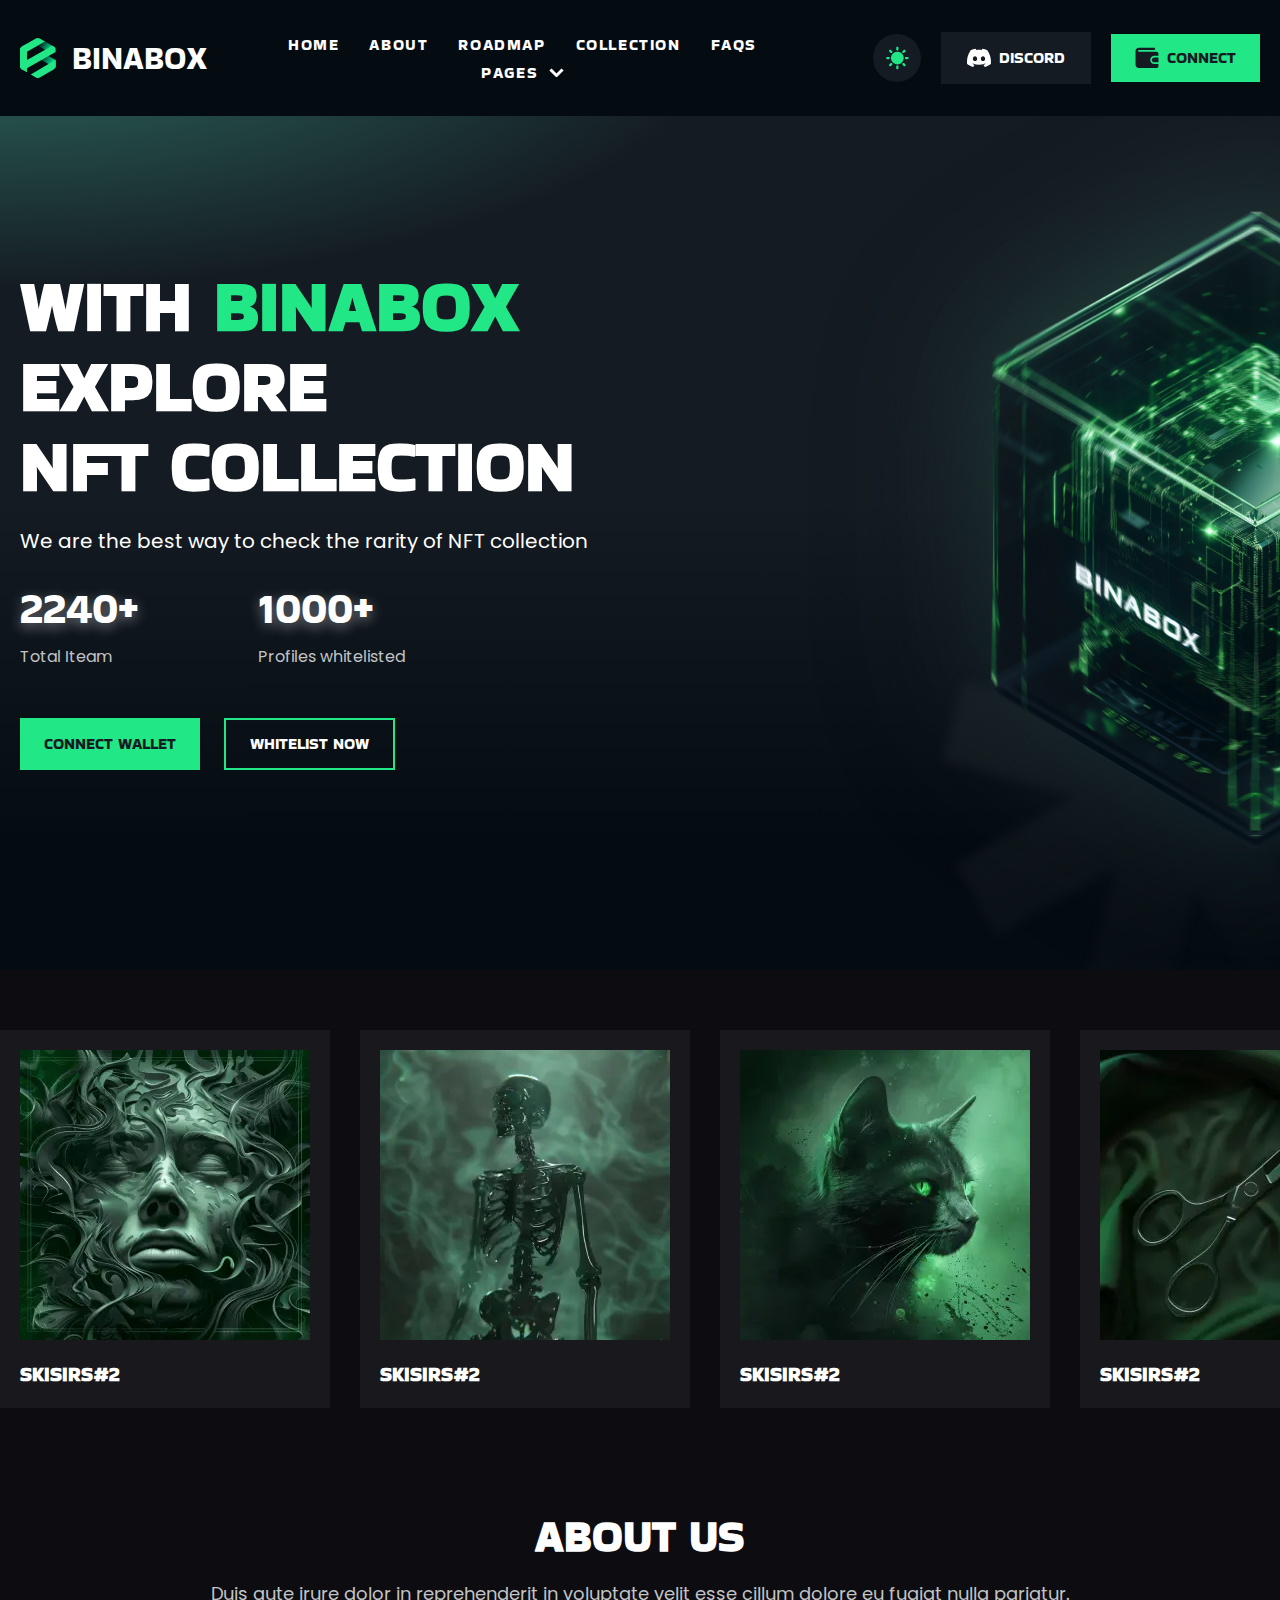
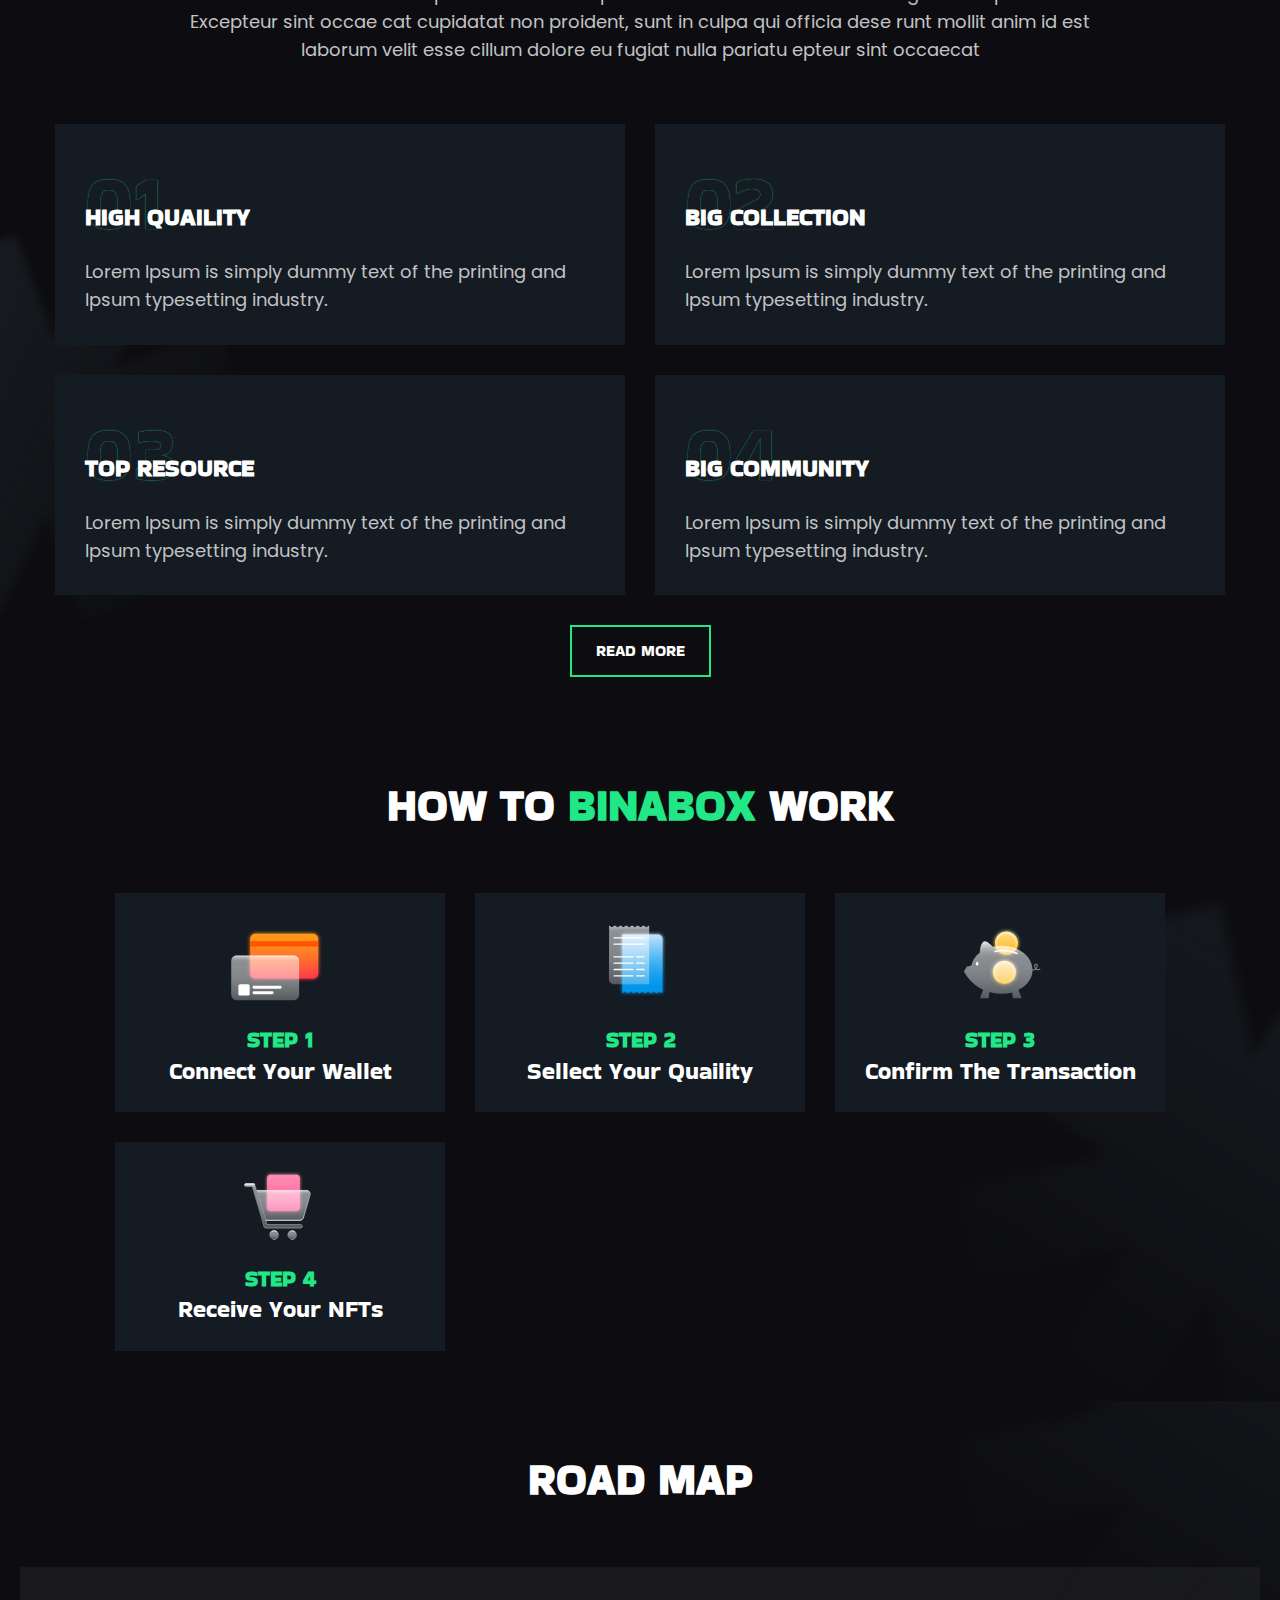
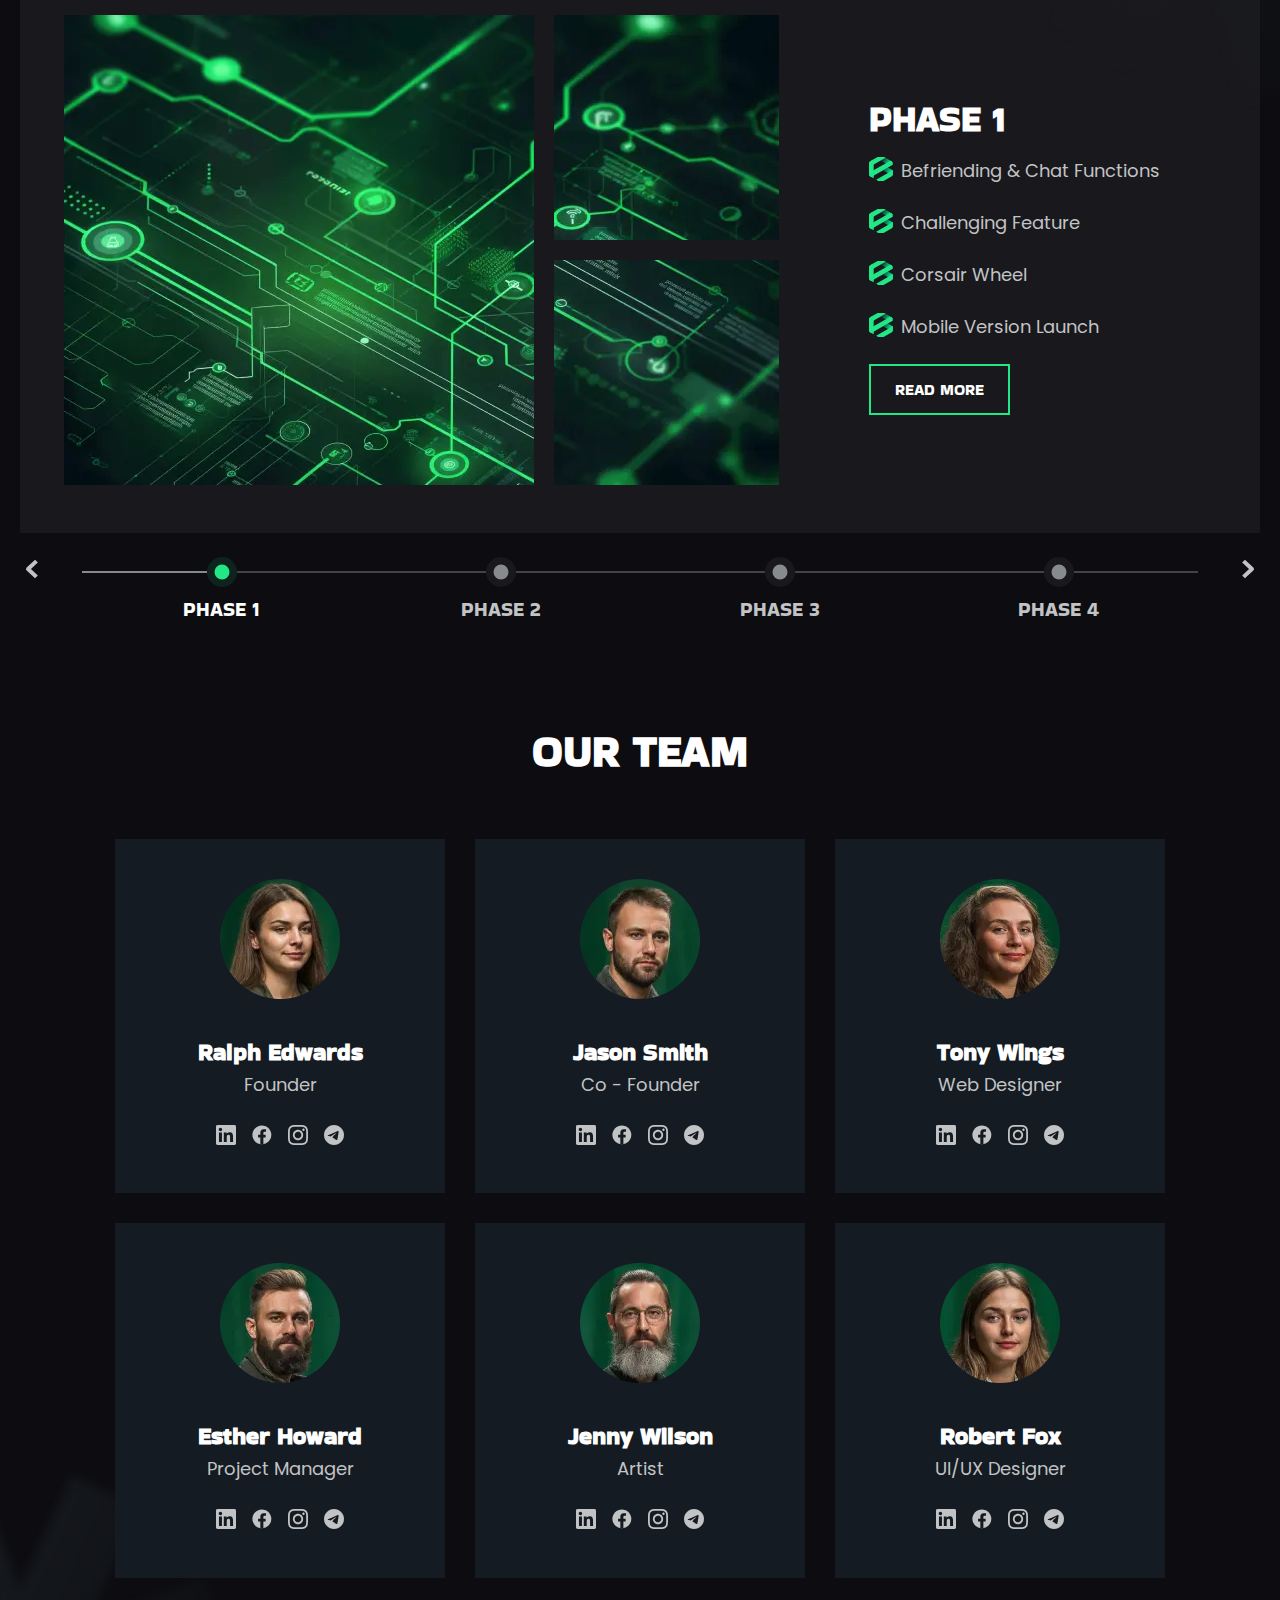
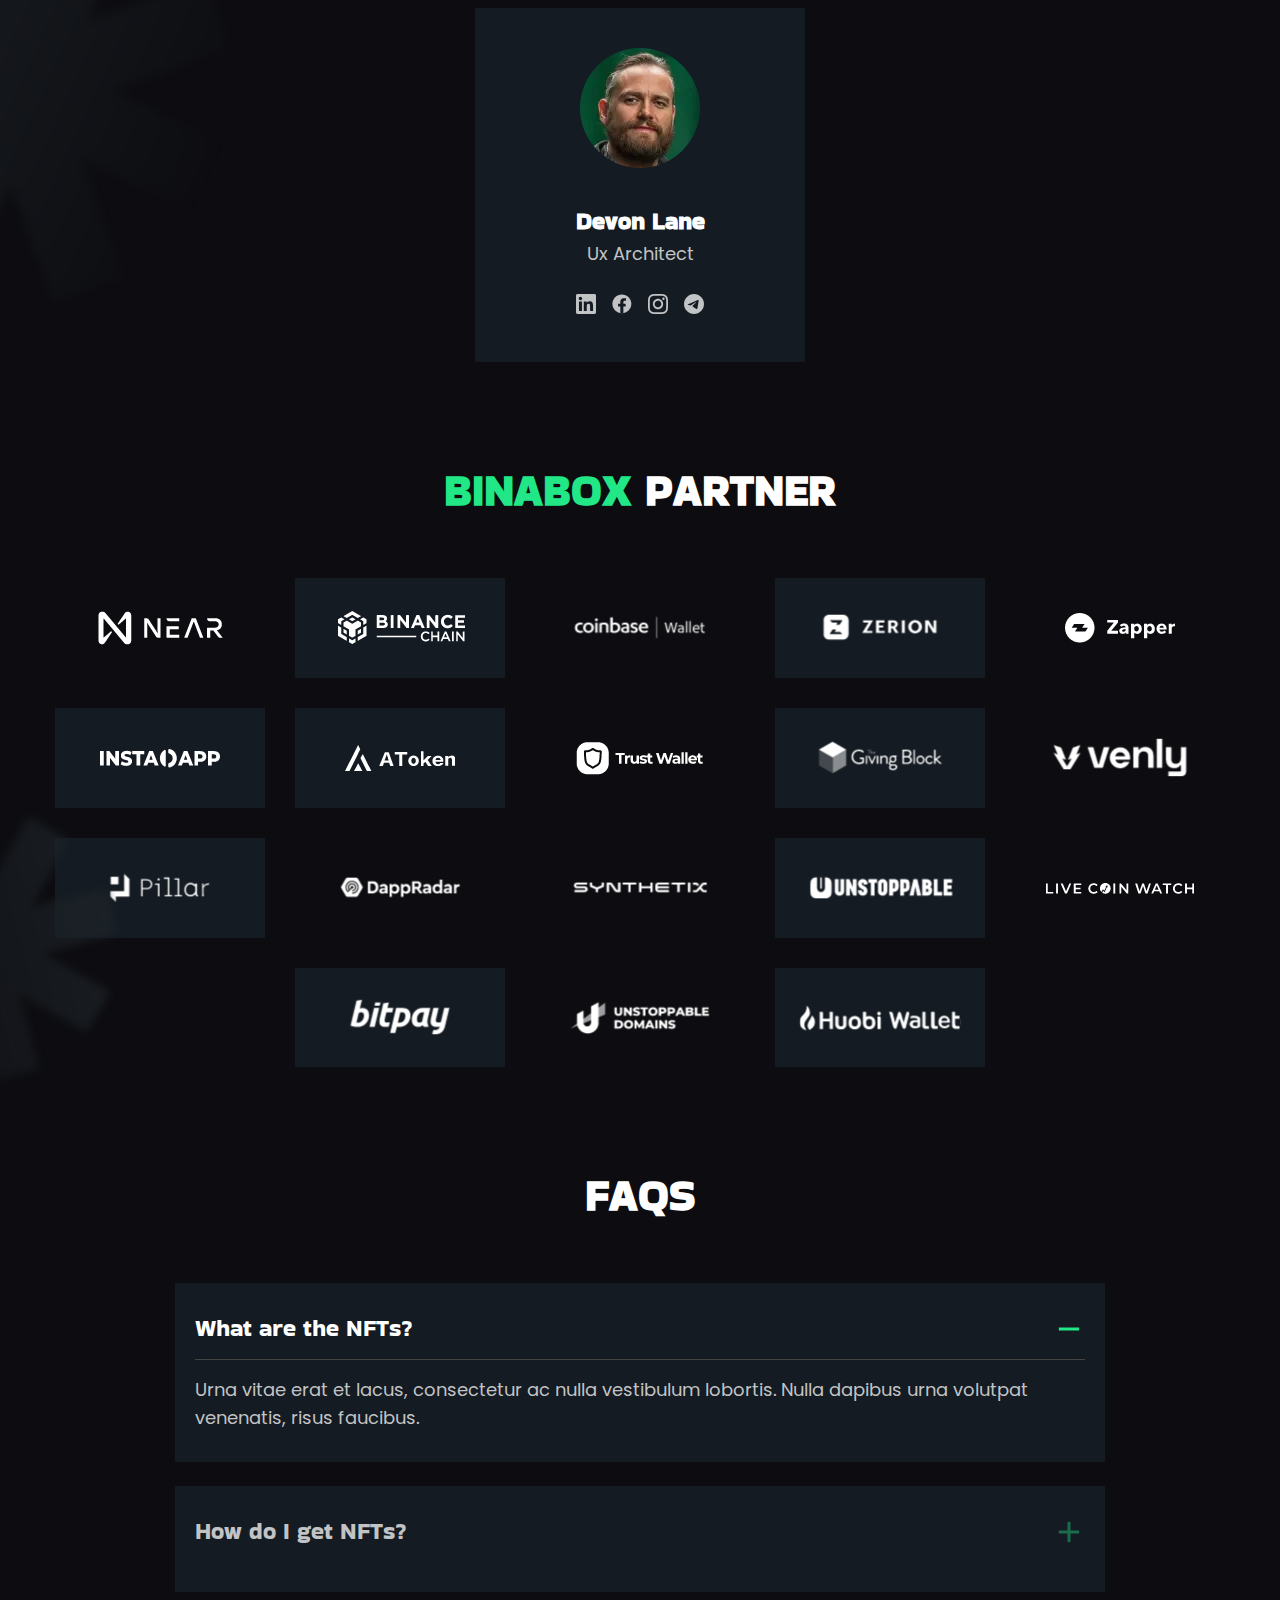
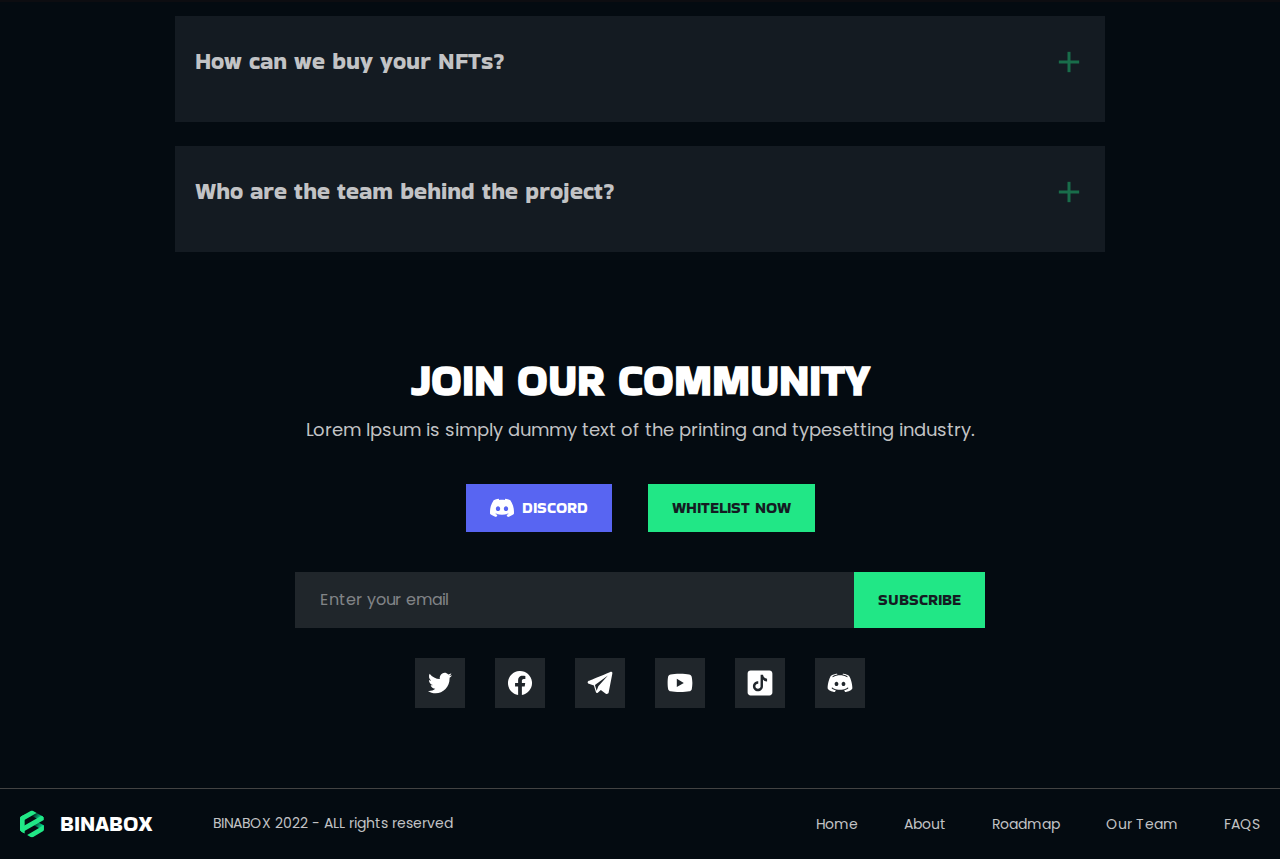
==== index.html @ 013ac75a "Added favicon 192" ====
<!DOCTYPE html>
<html lang="en">
  <head>
    <meta charset="UTF-8" />
    <meta name="viewport" content="width=device-width, initial-scale=1.0" />
    <meta
      name="description"
      content="BINABOX is the best platform to check the rarity of NFT collection"
    />
    <link
      rel="icon"
      href="./favicon_io/android-chrome-192x192.png"
      type="image/png"
    />
    <link
      rel="apple-touch-icon"
      sizes="180x180"
      href="./favicon_io/apple-touch-icon.png"
    />
    <link
      rel="icon"
      type="image/png"
      sizes="32x32"
      href="./favicon_io/favicon-32x32.png"
    />
    <link
      rel="icon"
      type="image/png"
      sizes="16x16"
      href="./favicon_io/favicon-16x16.png"
    />
    <link rel="manifest" href="./favicon_io/site.webmanifest" />
    <link rel="preconnect" href="https://fonts.googleapis.com" />
    <link rel="preconnect" href="https://fonts.gstatic.com" crossorigin />
    <link
      href="https://fonts.googleapis.com/css2?family=Bakbak+One&family=Poppins&display=swap"
      rel="stylesheet"
    />
    <link
      rel="stylesheet"
      type="text/css"
      href="http://necolas.github.io/normalize.css"
    />
    <link rel="stylesheet" href="./css/style.css" />
    <title>BINABOX</title>
  </head>

  <body>
    <!-- Header -->
    <header class="header">
      <div class="wrapper header-content">
        <a href="./index.html" class="logo-block">
          <img
            src="./img/logo.svg"
            alt="Binabox logo"
            width="36"
            height="40"
            class="logo-img"
          />
          BINABOX
        </a>
        <!-- Navigation Menu -->
        <nav class="nav-menu">
          <ul class="nav-menu-items">
            <li>
              <a href="index.html" class="nav-menu-item">HOME</a>
            </li>
            <li>
              <a href="./about.html" class="nav-menu-item">ABOUT</a>
            </li>
            <li>
              <a href="#roadmap-block" class="nav-menu-item">ROADMAP</a>
            </li>
            <li>
              <a href="./catalog.html" class="nav-menu-item">COLLECTION</a>
            </li>
            <li>
              <a href="./faqs.html" class="nav-menu-item">FAQS</a>
            </li>
            <li class="nav-dropdown-item">
              <a class="nav-menu-item">
                PAGES
                <svg class="icon arrow-down" width="15" height="15">
                  <use xlink:href="sprite.svg#arrow-down"></use>
                </svg>
              </a>
              <ul class="dropdown-content" id="dropdown-menu">
                <li class="dropdown-item">
                  <a class="dropdown-item-link" href="./catalog.html"
                    >NFT Catalog</a
                  >
                </li>
                <li class="dropdown-item">
                  <a class="dropdown-item-link" href="./blog.html">Blog</a>
                </li>
                <li class="dropdown-item">
                  <a class="dropdown-item-link" href="./contact-us.html"
                    >Contact Us</a
                  >
                </li>
              </ul>
            </li>
          </ul>
        </nav>
        <div class="btn-box">
          <form class="darkmode" action="" method="post">
            <input
              type="checkbox"
              name="darkmode"
              id="darkmode"
              class="visually-hidden darkmode-toggle"
            />
            <label class="switch-mode" for="darkmode"> </label>
          </form>
          <a href="#" class="btn-basic btn-media-header">
            <svg class="icon discord-btn" width="24" height="24">
              <use xlink:href="sprite.svg#discord-btn"></use>
            </svg>
            DISCORD
          </a>
          <button class="btn-basic btn-light" type="button">
            <svg class="icon wallet-icon" width="24" height="24">
              <use xlink:href="sprite.svg#wallet"></use>
            </svg>
            CONNECT
          </button>
        </div>
      </div>
    </header>

    <main class="main">
      <!-- Hero section -->
      <section class="hero-section">
        <div class="wrapper hero-box">
          <div class="hero-content">
            <h1 class="hero-title">
              WITH <span class="highlighted-text">BINABOX</span> EXPLORE
              <span class="last-line">NFT COLLECTION</span>
            </h1>
            <p class="hero-text">
              We are the best way to check the rarity of NFT collection
            </p>
            <!--  Hero counter  -->
            <dl class="hero-counter">
              <dt class="hero-number hero-total-nb">2240+</dt>
              <dd class="hero-description hero-total-tx">Total Iteam</dd>
              <dt class="hero-number hero-profiles-nb">1000+</dt>
              <dd class="hero-description hero-profiles-tx">
                Profiles whitelisted
              </dd>
            </dl>
            <!-- Hero Btns -->
            <div class="hero-btn">
              <button class="btn-basic btn-light" type="button">
                CONNECT WALLET
              </button>
              <button class="btn-basic btn-border" type="button">
                WHITELIST NOW
              </button>
            </div>
          </div>
          <div class="hero-image">
            <img
              src="./img/content-img/hero_cube.png"
              alt="Circuit cube with Binabox label on it"
              width="970"
              height="846"
            />
          </div>
        </div>
      </section>

      <!-- NFT section -->
      <section class="nft-cards">
        <a href="./catalog-item.html">
          <article class="nft-card">
            <img
              src="./img/img-nftcatalog/nft-picture1.webp"
              alt="Woman's face - NFT Card"
              width="330"
              height="330"
            />
            <h2 class="nft-card-title">SKISIRS#2</h2>
          </article>
        </a>

        <a href="./catalog-item.html">
          <article class="nft-card">
            <img
              src="./img/img-nftcatalog/nft-picture2.webp"
              alt="Human Skeleton - NFT Card"
              width="330"
              height="330"
            />
            <h2 class="nft-card-title">SKISIRS#2</h2>
          </article>
        </a>

        <a href="./catalog-item.html">
          <article class="nft-card">
            <img
              src="./img/img-nftcatalog/nft-picture3.webp"
              alt="Cat's Head - NFT Card"
              width="330"
              height="330"
            />
            <h2 class="nft-card-title">SKISIRS#2</h2>
          </article>
        </a>

        <a href="./catalog-item.html">
          <article class="nft-card">
            <img
              src="./img/img-nftcatalog/nft-picture4.webp"
              alt="Scissors - NFT Card"
              width="330"
              height="330"
            />
            <h2 class="nft-card-title">SKISIRS#2</h2>
          </article>
        </a>

        <a href="./catalog-item.html">
          <article class="nft-card">
            <img
              src="./img/img-nftcatalog/nft-picture5.webp"
              alt="Disk - NFT Card"
              width="330"
              height="330"
            />
            <h2 class="nft-card-title">SKISIRS#2</h2>
          </article>
        </a>

        <a href="./catalog-item.html">
          <article class="nft-card">
            <img
              src="./img/img-nftcatalog/nft-picture6.webp"
              alt="Play Box - NFT Card"
              width="330"
              height="330"
            />
            <h2 class="nft-card-title">SKISIRS#2</h2>
          </article>
        </a>
      </section>

      <!-- About section -->
      <section class="about-section">
        <div class="wrapper about">
          <h2 class="secondary-heading">ABOUT US</h2>
          <p class="about-description">
            Duis aute irure dolor in reprehenderit in voluptate velit esse
            cillum dolore eu fugiat nulla pariatur. Excepteur sint occae cat
            cupidatat non proident, sunt in culpa qui officia dese runt mollit
            anim id est laborum velit esse cillum dolore eu fugiat nulla pariatu
            epteur sint occaecat
          </p>
          <ol class="about-list">
            <li class="about-list-item hover-effect">
              <article class="about-list-card">
                <h3 class="about-list-title">HIGH QUAILITY</h3>
                <p class="about-list-description">
                  Lorem Ipsum is simply dummy text of the printing and Ipsum
                  typesetting industry.
                </p>
              </article>
            </li>
            <li class="about-list-item hover-effect">
              <article class="about-list-card">
                <h3 class="about-list-title">BiG COLLECTION</h3>
                <p class="about-list-description">
                  Lorem Ipsum is simply dummy text of the printing and Ipsum
                  typesetting industry.
                </p>
              </article>
            </li>
            <li class="about-list-item hover-effect">
              <article class="about-list-card">
                <h3 class="about-list-title">TOP RESOURCE</h3>
                <p class="about-list-description">
                  Lorem Ipsum is simply dummy text of the printing and Ipsum
                  typesetting industry.
                </p>
              </article>
            </li>
            <li class="about-list-item hover-effect">
              <article class="about-list-card">
                <h3 class="about-list-title">BIG COMMUNITY</h3>
                <p class="about-list-description">
                  Lorem Ipsum is simply dummy text of the printing and Ipsum
                  typesetting industry.
                </p>
              </article>
            </li>
          </ol>
          <a href="./about.html" class="btn-basic btn-border hp-about-btn">
            READ MORE
          </a>
        </div>
      </section>

      <!-- Workflow section  -->
      <section class="workflow">
        <div class="wrapper">
          <h2 class="secondary-heading">
            HOW TO <span class="highlighted-text">BINABOX</span> WORK
          </h2>
          <ol class="workflow-cards">
            <li class="workflow-item hover-effect">
              <div class="step-connect"></div>
              <h3 class="workflow-card-title"></h3>
              <p class="workflow-card-text">Connect Your Wallet</p>
            </li>
            <li class="workflow-item hover-effect">
              <div class="step-select"></div>
              <h3 class="workflow-card-title"></h3>
              <p class="workflow-card-text">Sellect Your Quaility</p>
            </li>
            <li class="workflow-item hover-effect">
              <div class="step-confirm"></div>
              <h3 class="workflow-card-title"></h3>
              <p class="workflow-card-text">Confirm the Transaction</p>
            </li>
            <li class="workflow-item hover-effect">
              <div class="step-receive"></div>
              <h3 class="workflow-card-title"></h3>
              <p class="workflow-card-text">Receive Your NFTs</p>
            </li>
          </ol>
        </div>
      </section>

      <!-- Roadmap section -->
      <section class="roadmap-section" id="roadmap-block">
        <div class="wrapper roadmap">
          <h2 class="secondary-heading">ROAD MAP</h2>
          <div class="roadmap-card">
            <figure class="roadmap-img-box">
              <img
                src="./img/content-img/roadmap-img-1.webp"
                alt="circuit"
                width="470"
                height="470"
                class="roadmap-img-big"
              />
              <img
                src="./img/content-img/roadmap-img-2.webp"
                alt="circuit"
                width="225"
                height="225"
                class="roadmap-img-sm"
              />
              <img
                src="./img/content-img/roadmap-img-3.webp"
                alt="circuit"
                width="225"
                height="225"
                class="roadmap-img-sm-last"
              />
            </figure>
            <div class="roadmap-card-description">
              <h3 class="roadmap-card-title">PHASE 1</h3>
              <ul class="roadmap-list">
                <li class="roadmap-items">Befriending & Chat Functions</li>
                <li class="roadmap-items">Challenging Feature</li>
                <li class="roadmap-items">Corsair Wheel</li>
                <li class="roadmap-items">Mobile Version Launch</li>
              </ul>
              <a href="#" class="btn-basic btn-border">READ MORE</a>
            </div>
          </div>

          <form action="" method="get" class="roadmap-nav">
            <button type="button" class="btn-roadmap active">
              <svg class="icon btn-arrow" width="24" height="24">
                <use xlink:href="sprite.svg#arrow-less"></use>
              </svg>
            </button>

            <ol class="roadmap-nav-item-list">
              <li class="roadmap-nav-item">
                <input
                  type="checkbox"
                  name="phase"
                  value="phase-1"
                  id="phase-1"
                  checked
                  class="visually-hidden roadmap-input active"
                />
                <label for="phase-1" class="roadmap-label">
                  <div class="progress-line">
                    <svg class="icon elipse-default" width="30" height="30">
                      <use xlink:href="sprite.svg#elipse-default"></use>
                    </svg>
                  </div>
                  <span>PHASE</span>
                </label>
              </li>

              <li class="roadmap-nav-item">
                <input
                  type="checkbox"
                  name="phase"
                  value="phase-2"
                  id="phase-2"
                  class="visually-hidden roadmap-input"
                />
                <label for="phase-2" class="roadmap-label">
                  <div class="progress-line">
                    <svg class="icon elipse-default" width="30" height="30">
                      <use xlink:href="sprite.svg#elipse-default"></use>
                    </svg>
                  </div>
                  PHASE
                </label>
              </li>

              <li class="roadmap-nav-item">
                <input
                  type="checkbox"
                  name="phase"
                  value="phase-3"
                  id="phase-3"
                  class="visually-hidden roadmap-input"
                />
                <label for="phase-3" class="roadmap-label">
                  <div class="progress-line">
                    <svg class="icon elipse-default" width="30" height="30">
                      <use xlink:href="sprite.svg#elipse-default"></use>
                    </svg>
                  </div>
                  PHASE
                </label>
              </li>

              <li class="roadmap-nav-item">
                <input
                  type="checkbox"
                  name="phase"
                  value="phase-4"
                  id="phase-4"
                  class="visually-hidden roadmap-input"
                />
                <label for="phase-4" class="roadmap-label">
                  <div class="progress-line">
                    <svg class="icon elipse-default" width="30" height="30">
                      <use xlink:href="sprite.svg#elipse-default"></use>
                    </svg>
                  </div>
                  PHASE
                </label>
              </li>
            </ol>
            <button type="button" class="btn-roadmap">
              <svg
                class="icon btn-arrow btn-arrow-reverse"
                width="24"
                height="24"
              >
                <use xlink:href="sprite.svg#arrow-less"></use>
              </svg>
            </button>
          </form>
        </div>
      </section>

      <!-- Team section -->
      <section class="team-section">
        <div class="wrapper">
          <h2 class="secondary-heading">OUR TEAM</h2>
          <ul class="team-list">
            <li>
              <article class="team-card hover-effect">
                <img
                  src="./img/img-team/team-photo1.webp"
                  alt="Ralph Edwards's Profile Photo"
                  width="120"
                  height="120"
                />
                <h3 class="team-name">Ralph Edwards</h3>
                <p class="team-title">Founder</p>
                <ul class="team-connect-list">
                  <li>
                    <a href="#">
                      <svg class="icon team-media" width="20" height="20">
                        <use xlink:href="sprite.svg#team-linkedin"></use>
                      </svg>
                    </a>
                  </li>
                  <li>
                    <a href="#">
                      <svg class="icon team-media" width="20" height="20">
                        <use xlink:href="sprite.svg#team-facebook"></use>
                      </svg>
                    </a>
                  </li>
                  <li>
                    <a href="#">
                      <svg class="icon team-media" width="20" height="20">
                        <use xlink:href="sprite.svg#team-instagram"></use>
                      </svg>
                    </a>
                  </li>
                  <li>
                    <a href="#">
                      <svg class="icon team-media" width="20" height="20">
                        <use xlink:href="sprite.svg#team-telegram"></use>
                      </svg>
                    </a>
                  </li>
                </ul>
              </article>
            </li>

            <li>
              <article class="team-card hover-effect">
                <img
                  src="./img/img-team/team-photo2.webp"
                  alt="Jason Smith's Profile Photo"
                  width="120"
                  height="120"
                />
                <h3 class="team-name">Jason Smith</h3>
                <p class="team-title">Co - Founder</p>
                <ul class="team-connect-list">
                  <li>
                    <a href="#">
                      <svg class="icon team-media" width="20" height="20">
                        <use xlink:href="sprite.svg#team-linkedin"></use>
                      </svg>
                    </a>
                  </li>
                  <li>
                    <a href="#">
                      <svg class="icon team-media" width="20" height="20">
                        <use xlink:href="sprite.svg#team-facebook"></use>
                      </svg>
                    </a>
                  </li>
                  <li>
                    <a href="#">
                      <svg class="icon team-media" width="20" height="20">
                        <use xlink:href="sprite.svg#team-instagram"></use>
                      </svg>
                    </a>
                  </li>
                  <li>
                    <a href="#">
                      <svg class="icon team-media" width="20" height="20">
                        <use xlink:href="sprite.svg#team-telegram"></use>
                      </svg>
                    </a>
                  </li>
                </ul>
              </article>
            </li>

            <li>
              <article class="team-card hover-effect">
                <img
                  src="./img/img-team/team-photo3.webp"
                  alt="Tony Wings's Profile Photo"
                  width="120"
                  height="120"
                />
                <h3 class="team-name">Tony Wings</h3>
                <p class="team-title">Web Designer</p>
                <ul class="team-connect-list">
                  <li>
                    <a href="#">
                      <svg class="icon team-media" width="20" height="20">
                        <use xlink:href="sprite.svg#team-linkedin"></use>
                      </svg>
                    </a>
                  </li>
                  <li>
                    <a href="#">
                      <svg class="icon team-media" width="20" height="20">
                        <use xlink:href="sprite.svg#team-facebook"></use>
                      </svg>
                    </a>
                  </li>
                  <li>
                    <a href="#">
                      <svg class="icon team-media" width="20" height="20">
                        <use xlink:href="sprite.svg#team-instagram"></use>
                      </svg>
                    </a>
                  </li>
                  <li>
                    <a href="#">
                      <svg class="icon team-media" width="20" height="20">
                        <use xlink:href="sprite.svg#team-telegram"></use>
                      </svg>
                    </a>
                  </li>
                </ul>
              </article>
            </li>

            <li>
              <article class="team-card hover-effect">
                <img
                  src="./img/img-team/team-photo4.webp"
                  alt="Esther Howard's Profile Photo"
                  width="120"
                  height="120"
                />
                <h3 class="team-name">Esther Howard</h3>
                <p class="team-title">Project Manager</p>
                <ul class="team-connect-list">
                  <li>
                    <a href="#">
                      <svg class="icon team-media" width="20" height="20">
                        <use xlink:href="sprite.svg#team-linkedin"></use>
                      </svg>
                    </a>
                  </li>
                  <li>
                    <a href="#">
                      <svg class="icon team-media" width="20" height="20">
                        <use xlink:href="sprite.svg#team-facebook"></use>
                      </svg>
                    </a>
                  </li>
                  <li>
                    <a href="#">
                      <svg class="icon team-media" width="20" height="20">
                        <use xlink:href="sprite.svg#team-instagram"></use>
                      </svg>
                    </a>
                  </li>
                  <li>
                    <a href="#">
                      <svg class="icon team-media" width="20" height="20">
                        <use xlink:href="sprite.svg#team-telegram"></use>
                      </svg>
                    </a>
                  </li>
                </ul>
              </article>
            </li>

            <li>
              <article class="team-card hover-effect">
                <img
                  src="./img/img-team/team-photo5.webp"
                  alt="Jenny Wilson's Profile Photo"
                  width="120"
                  height="120"
                />
                <h3 class="team-name">Jenny Wilson</h3>
                <p class="team-title">Artist</p>
                <ul class="team-connect-list">
                  <li>
                    <a href="#">
                      <svg class="icon team-media" width="20" height="20">
                        <use xlink:href="sprite.svg#team-linkedin"></use>
                      </svg>
                    </a>
                  </li>
                  <li>
                    <a href="#">
                      <svg class="icon team-media" width="20" height="20">
                        <use xlink:href="sprite.svg#team-facebook"></use>
                      </svg>
                    </a>
                  </li>
                  <li>
                    <a href="#">
                      <svg class="icon team-media" width="20" height="20">
                        <use xlink:href="sprite.svg#team-instagram"></use>
                      </svg>
                    </a>
                  </li>
                  <li>
                    <a href="#">
                      <svg class="icon team-media" width="20" height="20">
                        <use xlink:href="sprite.svg#team-telegram"></use>
                      </svg>
                    </a>
                  </li>
                </ul>
              </article>
            </li>

            <li>
              <article class="team-card hover-effect">
                <img
                  src="./img/img-team/team-photo6.webp"
                  alt="Robert Fox's Profile Photo"
                  width="120"
                  height="120"
                />
                <h3 class="team-name">Robert Fox</h3>
                <p class="team-title">UI/UX Designer</p>
                <ul class="team-connect-list">
                  <li>
                    <a href="#">
                      <svg class="icon team-media" width="20" height="20">
                        <use xlink:href="sprite.svg#team-linkedin"></use>
                      </svg>
                    </a>
                  </li>
                  <li>
                    <a href="#">
                      <svg class="icon team-media" width="20" height="20">
                        <use xlink:href="sprite.svg#team-facebook"></use>
                      </svg>
                    </a>
                  </li>
                  <li>
                    <a href="#">
                      <svg class="icon team-media" width="20" height="20">
                        <use xlink:href="sprite.svg#team-instagram"></use>
                      </svg>
                    </a>
                  </li>
                  <li>
                    <a href="#">
                      <svg class="icon team-media" width="20" height="20">
                        <use xlink:href="sprite.svg#team-telegram"></use>
                      </svg>
                    </a>
                  </li>
                </ul>
              </article>
            </li>

            <li>
              <article class="team-card hover-effect">
                <img
                  src="./img/img-team/team-photo7.webp"
                  alt="Devon Lane's Profile Photo"
                  width="120"
                  height="120"
                />
                <h3 class="team-name">Devon Lane</h3>
                <p class="team-title">Ux Architect</p>
                <ul class="team-connect-list">
                  <li>
                    <a href="#">
                      <svg class="icon team-media" width="20" height="20">
                        <use xlink:href="sprite.svg#team-linkedin"></use>
                      </svg>
                    </a>
                  </li>
                  <li>
                    <a href="#">
                      <svg class="icon team-media" width="20" height="20">
                        <use xlink:href="sprite.svg#team-facebook"></use>
                      </svg>
                    </a>
                  </li>
                  <li>
                    <a href="#">
                      <svg class="icon team-media" width="20" height="20">
                        <use xlink:href="sprite.svg#team-instagram"></use>
                      </svg>
                    </a>
                  </li>
                  <li>
                    <a href="#">
                      <svg class="icon team-media" width="20" height="20">
                        <use xlink:href="sprite.svg#team-telegram"></use>
                      </svg>
                    </a>
                  </li>
                </ul>
              </article>
            </li>
          </ul>
        </div>
      </section>

      <!-- Partners section -->
      <section class="partners">
        <div class="wrapper">
          <h2 class="secondary-heading">
            <span class="highlighted-text">BINABOX</span> PARTNER
          </h2>
          <ul class="partners-cards">
            <li class="partners-card-item">
              <img
                src="./img/img-partners/partner-logo1.svg"
                alt="Near Partner Banner"
                class="partner-banner"
                width="162"
                height="60"
              />
            </li>
            <li class="partners-card-item banner-bg">
              <img
                src="./img/img-partners/partner-logo2.svg"
                alt="Binance Chain Partner Banner"
                class="partner-banner"
                width="162"
                height="60"
              />
            </li>
            <li class="partners-card-item">
              <img
                src="./img/img-partners/partner-logo3.svg"
                alt="Coinbase Partner Banner"
                class="partner-banner"
                width="162"
                height="60"
              />
            </li>
            <li class="partners-card-item banner-bg">
              <img
                src="./img/img-partners/partner-logo4.svg"
                alt="Zerion Partner Banner"
                class="partner-banner"
                width="162"
                height="60"
              />
            </li>
            <li class="partners-card-item">
              <img
                src="./img/img-partners/partner-logo5.svg"
                alt="Zapper Partner Banner"
                class="partner-banner"
                width="162"
                height="60"
              />
            </li>
            <li class="partners-card-item banner-bg">
              <img
                src="./img/img-partners/partner-logo6.svg"
                alt="InstaApp Partner Banner"
                class="partner-banner"
                width="162"
                height="60"
              />
            </li>
            <li class="partners-card-item banner-bg">
              <img
                src="./img/img-partners/partner-logo7.svg"
                alt="AToken Partner Banner"
                class="partner-banner"
                width="162"
                height="60"
              />
            </li>
            <li class="partners-card-item">
              <img
                src="./img/img-partners/partner-logo8.svg"
                alt="Trust Wallet Partner Banner"
                class="partner-banner"
                width="162"
                height="60"
              />
            </li>
            <li class="partners-card-item banner-bg">
              <img
                src="./img/img-partners/partner-logo9.svg"
                alt="Giving Black Partner Banner"
                class="partner-banner"
                width="162"
                height="60"
              />
            </li>
            <li class="partners-card-item">
              <img
                src="./img/img-partners/partner-logo10.svg"
                alt="Venly Partner Banner"
                class="partner-banner"
                width="162"
                height="60"
              />
            </li>
            <li class="partners-card-item banner-bg">
              <img
                src="./img/img-partners/partner-logo11.svg"
                alt="Pillar Partner Banner"
                class="partner-banner"
                width="162"
                height="60"
              />
            </li>
            <li class="partners-card-item">
              <img
                src="./img/img-partners/partner-logo12.svg"
                alt="DappRadar Partner Banner"
                class="partner-banner"
                width="162"
                height="60"
              />
            </li>
            <li class="partners-card-item">
              <img
                src="./img/img-partners/partner-logo13.svg"
                alt="Synthetix Partner Banner"
                class="partner-banner"
                width="162"
                height="60"
              />
            </li>
            <li class="partners-card-item banner-bg">
              <img
                src="./img/img-partners/partner-logo14.svg"
                alt="Unstoppable Partner Banner"
                class="partner-banner"
                width="162"
                height="60"
              />
            </li>
            <li class="partners-card-item">
              <img
                src="./img/img-partners/partner-logo15.svg"
                alt="Live Coin Watch Partner Banner"
                class="partner-banner"
                width="162"
                height="60"
              />
            </li>
            <li class="partners-card-item banner-bg">
              <img
                src="./img/img-partners/partner-logo16.svg"
                alt="Bitpay Partner Banner"
                class="partner-banner"
                width="162"
                height="60"
              />
            </li>
            <li class="partners-card-item">
              <img
                src="./img/img-partners/partner-logo17.svg"
                alt="Unstoppable Domain Partner Banner"
                class="partner-banner"
                width="162"
                height="60"
              />
            </li>
            <li class="partners-card-item banner-bg">
              <img
                src="./img/img-partners/partner-logo18.svg"
                alt="Huobi Wallet Partner Banner"
                class="partner-banner"
                width="162"
                height="60"
              />
            </li>
          </ul>
        </div>
      </section>

      <!-- FAQs section -->
      <section class="faq-box-section">
        <div class="faq-box wrapper">
          <h2 class="faq-title secondary-heading">FAQS</h2>
          <details open class="faqs-card">
            <summary class="faqs-name open">What are the NFTs?</summary>
            <p class="faqs-content">
              Urna vitae erat et lacus, consectetur ac nulla vestibulum
              lobortis. Nulla dapibus urna volutpat venenatis, risus faucibus.
            </p>
          </details>
          <details class="faqs-card">
            <summary class="faqs-name">How do I get NFTs?</summary>
            <p class="faqs-content">
              Urna vitae erat et lacus, consectetur ac nulla vestibulum
              lobortis. Nulla dapibus urna volutpat venenatis, risus faucibus.
            </p>
          </details>
          <details class="faqs-card">
            <summary class="faqs-name">How can we buy your NFTs?</summary>
            <p class="faqs-content">
              Urna vitae erat et lacus, consectetur ac nulla vestibulum
              lobortis. Nulla dapibus urna volutpat venenatis, risus faucibus.
            </p>
          </details>
          <details class="faqs-card">
            <summary class="faqs-name">
              Who are the team behind the project?
            </summary>
            <p class="faqs-content">
              Urna vitae erat et lacus, consectetur ac nulla vestibulum
              lobortis. Nulla dapibus urna volutpat venenatis, risus faucibus.
            </p>
          </details>
        </div>
      </section>
    </main>

    <!-- Footer -->
    <footer>
      <section class="cta-homepage wrapper">
        <h2 class="secondary-heading">JOIN OUR COMMUNITY</h2>
        <p class="cta-homepage-text">
          Lorem Ipsum is simply dummy text of the printing and typesetting
          industry.
        </p>

        <div class="cta-homepage-btns">
          <a href="#" class="btn-basic btn-media">
            <svg class="icon discord-btn" width="24" height="24">
              <use xlink:href="sprite.svg#discord-btn"></use>
            </svg>
            DISCORD
          </a>
          <button class="btn-basic btn-light" type="button">
            WHITELIST NOW
          </button>
        </div>

        <form action="" method="post" class="home-newsletter">
          <label for="email" class="visually-hidden">Email:</label>
          <input
            class="newsletter-field field-validation"
            type="email"
            name="email"
            id="email"
            placeholder="Enter your email"
            autocomplete="email"
            required
            pattern="[a-z0-9._%+\-]+@[a-z0-9.\-]+\.[a-z]{2,}$"
          />
          <button class="btn-light btn-basic" type="submit">subscribe</button>
        </form>

        <!-- Social List -->
        <ul class="social-networks-items">
          <!-- Twitter add icon -->
          <li class="network-item">
            <a href="#">
              <svg class="icon footer-media" width="26" height="26">
                <use xlink:href="sprite.svg#footer-twitter"></use>
              </svg>
            </a>
          </li>
          <!-- Facebook add icon -->
          <li class="network-item">
            <a href="#">
              <svg class="icon footer-media" width="26" height="26">
                <use xlink:href="sprite.svg#footer-facebook"></use>
              </svg>
            </a>
          </li>
          <!-- Telegram add icon -->
          <li class="network-item">
            <a href="#">
              <svg class="icon footer-media" width="26" height="26">
                <use xlink:href="sprite.svg#footer-telegram"></use>
              </svg>
            </a>
          </li>
          <!-- YouTube add icon -->
          <li class="network-item">
            <a href="#">
              <svg class="icon footer-media" width="26" height="26">
                <use xlink:href="sprite.svg#footer-youtube"></use>
              </svg>
            </a>
          </li>
          <!-- Tiktok add icon -->
          <li class="network-item">
            <a href="#">
              <svg class="icon footer-media" width="26" height="26">
                <use xlink:href="sprite.svg#footer-tiktok"></use>
              </svg>
            </a>
          </li>
          <!-- Discordadd icon -->
          <li class="network-item">
            <a href="#">
              <svg class="icon footer-media" width="26" height="26">
                <use xlink:href="sprite.svg#footer-discord"></use>
              </svg>
            </a>
          </li>
        </ul>
      </section>

      <section class="footer-border">
        <nav class="footer-nav wrapper">
          <div class="footer-logo-box">
            <a href="./index.html" class="footer-logo">
              <img
                src="./img/logo.svg"
                alt="Binabox logo"
                width="24"
                height="26"
              />
              BINABOX
            </a>
            <p class="footer-copyright-text">
              BINABOX 2022 - ALL rights reserved
            </p>
          </div>
          <nav class="nav-pages">
            <ul class="nav-pages-items">
              <li>
                <a class="nav-pages-item" href="index.html">Home</a>
              </li>
              <li>
                <a class="nav-pages-item" href="./about.html">About</a>
              </li>
              <li>
                <a class="nav-pages-item" href="#roadmap-block">Roadmap</a>
              </li>
              <li>
                <a class="nav-pages-item" href="./about.html#team-block">
                  Our Team
                </a>
              </li>
              <li>
                <a class="nav-pages-item" href="./faqs.html">FAQS</a>
              </li>
            </ul>
          </nav>
        </nav>
      </section>
    </footer>
  </body>
</html>
---- css/style.css ----
:root {
  --btn-primary-color: rgb(33, 231, 134);
  --secondary-color: rgb(20, 27, 34);
  --article-bg-color: rgba(255, 255, 255, 0.05);
  --main-background-color: rgb(13, 13, 17);
  --text-color: rgb(194, 195, 197);
  --inactive-color: rgb(136, 139, 142);
  --text-font: "Poppins", "Helvetica Neue", Arial, sans-serif;
  --btn-header-font: "Bakbak One", "Arial Black", Arial, sans-serif;
}

/********************** General css *********************/

* {
  padding: 0;
  margin: 0;
}

html {
  -webkit-box-sizing: border-box;
  -moz-box-sizing: border-box;
  box-sizing: border-box;
}

*,
*:before,
*:after {
  -webkit-box-sizing: inherit;
  -moz-box-sizing: inherit;
  box-sizing: inherit;
}

body {
  min-height: 100vh;
  background-color: rgb(4, 11, 17);
  font-family: "Bakbak One", "Arial Black", Arial, sans-serif;
  font-weight: 400;
  font-style: normal;
  font-size: 18px;
  line-height: 1.56;
  color: rgb(255, 255, 255);
}

img {
  max-width: 100%;
  height: auto;
}

a {
  text-decoration: none;
  color: rgb(255, 255, 255);
}

ul {
  list-style-type: none;
  padding: 0;
  margin: 0;
}

.wrapper {
  max-width: 1450px;
  width: 100%;
  margin: auto;
  padding-inline: 20px;
}

/**************** Buttons styles ****************/

button {
  cursor: pointer;
}

.btn-basic {
  padding: 12px 24px;
  font-size: 16px;
  line-height: 1.5;
  gap: 8px;
  text-transform: uppercase;
}

.btn-media {
  display: inline-flex;
  background-color: rgb(88, 101, 242);
}

.btn-light {
  display: inline-flex;
  align-items: center;
  border: none;
  background-color: var(--btn-primary-color);
  color: var(--secondary-color);
  font-family: var(--btn-header-font);
}

.btn-border {
  border: 2px solid var(--btn-primary-color);
  background-color: inherit;
  color: rgb(255, 255, 255);
  font-family: var(--btn-header-font);
}

.btn-border:active {
  background-color: rgba(33, 231, 134, 0.2);
  transition: all 0.3s ease-in-out;
}

/* Text styles */
.highlighted-text {
  color: var(--btn-primary-color);
}

.secondary-heading {
  font-size: 44px;
  line-height: 1.27;
  text-align: center;
  text-transform: uppercase;
}

/********************* Header styles *****************************/

.header {
  display: flex;
  background-color: rgb(4, 11, 17);
  position: sticky;
  padding-top: 30px;
  padding-bottom: 30px;
  top: 0px;
  left: 0;
  width: 100%;
  z-index: 1;
}

.header-content {
  display: flex;
  justify-content: space-between;
  align-items: center;
  column-gap: 60px;
}

.logo-block {
  display: flex;
  align-items: center;
  font-size: 32px;
  line-height: 1.31;
  gap: 0 16px;
  text-transform: uppercase;
}

/************* Header navigation styles *******************/
.nav-menu {
  max-width: 710px;
  width: 100%;
}

.nav-menu-items {
  display: flex;
  flex-wrap: wrap;
  align-items: center;
  justify-content: center;
  column-gap: 30px;
}

.nav-menu-item {
  font-size: 16px;
  line-height: 1.5;
  letter-spacing: 0.1em;
  text-transform: uppercase;
}

.nav-menu-item:hover {
  border-bottom: 1px solid var(--btn-primary-color);
}

.nav-dropdown-item {
  position: relative;
}

.arrow-down {
  vertical-align: middle;
  margin-left: 4px;
  padding-bottom: 4px;
}

.dropdown-content {
  display: none;
  width: max-content;
  position: absolute;
  left: 0;
  top: 100%;
  margin-top: 18px;
  padding: 16px 100px 16px 20px;
  background-color: var(--secondary-color);
  box-shadow: 0 10px 25px rgba(71, 92, 133, 0.1);
  z-index: 1;
}

.dropdown-content::before {
  content: "";
  position: absolute;
  top: -20px;
  left: 12px;
  border: 10px solid transparent;
  border-bottom-color: var(--secondary-color);
}

.nav-dropdown-item:hover .dropdown-content {
  display: block;
}

.dropdown-item:not(:last-child) {
  padding-bottom: 14px;
}

.dropdown-item {
  font-size: 16px;
  line-height: 1.5;
  letter-spacing: 0.1em;
  text-transform: capitalize;
}

.dropdown-item-link:hover {
  color: var(--btn-primary-color);
}

.btn-box {
  display: flex;
  align-items: center;
  column-gap: 20px;
}

.darkmode-toggle + .switch-mode::before {
  display: inline-block;
  text-align: center;
  line-height: 60px;
  content: url("../img/icons/switch.svg");
  background-color: var(--secondary-color);
  border-radius: 50%;
  width: 48px;
  height: 48px;
  cursor: pointer;
  transition: color 0.3s ease-in-out;
}

.darkmode-toggle:checked + .switch-mode::before {
  content: url("../img/icons/switch-dark.svg");
  background-color: var(--btn-primary-color);
}

/* ************************** */

.btn-media-header {
  display: flex;
  border: 2px solid transparent;
  background-color: var(--secondary-color);
  transition: color 0.3s ease-in-out;
}

.btn-media-header:active {
  background-color: rgb(35, 46, 57);
  border: 2px solid var(--secondary-color);
}

/**************** Hero section **************************/

.hero-section {
  background-image: linear-gradient(
      to top,
      rgb(4, 11, 17) 15%,
      rgba(4, 11, 17, 0) 55%
    ),
    radial-gradient(
      ellipse at top left,
      rgba(48, 113, 101, 0.8) 10%,
      rgba(20, 27, 34, 0.6) 70%
    );
  background-repeat: no-repeat;
  background-size: auto, 750px 278px;
  background-position: bottom, top -100px left 0px;
  background-color: var(--secondary-color);
  position: relative;
  overflow: hidden;
}

.hero-section::before {
  content: " ";
  width: 496px;
  height: 496px;
  display: inline-block;
  background-image: url("../img/bg-s/star-big.svg");
  background-size: 496px;
  background-repeat: no-repeat;
  transform: rotate(-30deg);
  position: absolute;
  right: -150px;
  bottom: -60px;
  opacity: 70%;
}

.hero-box {
  display: flex;
  align-items: center;
}

.hero-image {
  flex-shrink: 0;
  padding-left: 150px;
  position: relative;
}

.hero-content {
  width: 600px;
  padding-top: 140px;
  padding-bottom: 190px;
}

.hero-title {
  width: inherit;
  font-size: 72px;
  line-height: 1.11;
  text-transform: uppercase;
}

.last-line::before {
  content: "";
  white-space: pre;
  display: block;
}

.hero-text {
  font-family: var(--text-font);
  font-size: 20px;
  line-height: 1.5;
  padding: 20px 0 24px;
}

.hero-text::first-letter {
  text-transform: capitalize;
}

.hero-counter {
  display: grid;
  grid-template-columns: repeat(2, 1fr);
  grid-template-rows: 1fr 0.4fr;
  grid-template-areas:
    "hero-total  hero-profiles"
    "hero-total-tx hero-profiles-tx";
  grid-column-gap: 80px;
  grid-row-gap: 8px;
  max-width: 395px;
}

.hero-total-nb {
  grid-area: hero-total;
}

.hero-profiles-nb {
  grid-area: hero-profiles;
}

.hero-total-tx {
  grid-area: hero-total-tx;
}

.hero-profiles-tx {
  grid-area: hero-profiles-tx;
}

.hero-number {
  font-size: 44px;
  line-height: 1.27;
  text-shadow: 0px 4px 13px rgba(255, 255, 255, 0.4);
}

.hero-description {
  font-family: var(--text-font);
  font-size: 16px;
  line-height: 1.63;
  color: var(--text-color);
}

.hero-description::first-letter {
  text-transform: capitalize;
}

.hero-btn {
  display: flex;
  padding-top: 48px;
  gap: 24px;
}

/*******************  nft-cards section ****************/

.nft-cards {
  padding-top: 60px;
  padding-bottom: 50px;
  background-color: var(--main-background-color);
  display: flex;
  column-gap: 30px;
  overflow-x: auto;
  white-space: nowrap;
  justify-content: space-between;
}

.nft-card {
  display: flex;
  flex-direction: column;
  row-gap: 20px;
  width: 330px;
  padding: 20px;
  background-color: var(--article-bg-color);
}

.nft-card-title {
  font-size: 20px;
  line-height: 1.4;
  text-align: left;
  text-transform: uppercase;
}

/********************* About section ***********************/

.about-section {
  padding-top: 50px;
  padding-bottom: 50px;
  text-align: center;
  background-color: var(--main-background-color);
  position: relative;
  overflow: hidden;
}

.about-section::before {
  content: " ";
  width: 400px;
  height: 400px;
  background-image: url("../img/bg-s/star-big.svg");
  background-size: 400px;
  background-repeat: no-repeat;
  transform: rotate(-65deg);
  position: absolute;
  bottom: 100px;
  left: -150px;
  opacity: 80%;
}

.about-description {
  padding-top: 16px;
  padding-bottom: 60px;
  margin: auto;
  font-family: var(--text-font);
  color: var(--text-color);
  max-width: 930px;
}

.about-description::first-letter {
  text-transform: capitalize;
}

.about-list {
  display: flex;
  flex-wrap: wrap;
  justify-content: center;
  gap: 30px;
  list-style-position: inside;
  text-align: left;
  padding-bottom: 30px;
}

.about-list-item {
  padding: 30px;
  background-color: var(--secondary-color);
  max-width: 570px;
  position: relative;
}

.about-list-card {
  position: relative;
  bottom: 48px;
  margin-bottom: -48px;
}

.about-list-title {
  font-size: 24px;
  line-height: 1.25;
  margin-bottom: 26px;
  text-transform: uppercase;
}

.about-list-description {
  font-family: var(--text-font);
  color: var(--text-color);
}

.about-list-description::first-letter {
  text-transform: capitalize;
}

.hp-about-btn {
  display: inline-block;
}

.about-list-item::marker {
  content: counter(list-item, decimal-leading-zero);
  color: var(--secondary-color);
  font-size: 80px;
  line-height: 1.2;
  text-shadow: 0 0 1px var(--btn-primary-color);
}

.hover-effect::before,
.hover-effect::after {
  content: "";
  position: absolute;
  top: 0;
  left: 0;
  width: 100%;
  height: 100%;
  border-width: 3px;
  border-style: solid;
  pointer-events: none;
}

.hover-effect::before {
  border-image: linear-gradient(
      to bottom right,
      rgba(33, 231, 134, 1) 0%,
      rgba(33, 231, 134, 0) 20%
    )
    1;
  opacity: 0;
  transition: opacity 0.3s ease-in-out;
}

.hover-effect::after {
  border-image: linear-gradient(
      to top left,
      rgba(33, 231, 134, 1) 0%,
      rgba(33, 231, 134, 0) 20%
    )
    1;
  opacity: 0;
  transition: opacity 0.3s ease-in-out;
}

.hover-effect:hover::before,
.hover-effect:hover::after {
  opacity: 1;
}

/******************* Workflow section ********************/

.workflow {
  padding-top: 50px;
  padding-bottom: 50px;
  background-color: var(--main-background-color);
  position: relative;
  overflow: hidden;
}

.workflow::before {
  content: " ";
  width: 560px;
  height: 560px;
  background-image: url("../img/bg-s/star-big.svg");
  background-size: 560px;
  background-repeat: no-repeat;
  transform: rotate(33deg);
  position: absolute;
  top: 170px;
  right: -230px;
  opacity: 60%;
}

.workflow-cards {
  padding-top: 60px;
  display: grid;
  grid-template-columns: repeat(auto-fit, 330px);
  justify-content: center;
  gap: 30px;
  text-align: center;
  list-style: none;
}

.workflow-item {
  background-color: var(--secondary-color);
  padding: 30px 30px 26px;
  counter-increment: count list-item;
  position: relative;
  display: flex;
  flex-direction: column;
  justify-content: end;
}

.workflow-card-text {
  font-size: 24px;
  line-height: 1.33;
  text-transform: capitalize;
  text-wrap: nowrap;
}

.workflow-card-title {
  font-size: 22px;
  line-height: 1.36;
  color: var(--btn-primary-color);
  text-transform: uppercase;
}

.workflow-card-title::before {
  content: "step " counter(count);
}

.step-connect::before {
  content: url("../img/img-workflow/icon1.svg");
  position: relative;
  top: -16px;
}

.step-select::before {
  content: url("../img/img-workflow/icon2.svg");
  position: relative;
  top: -6px;
}

.step-confirm::before {
  content: url("../img/img-workflow/icon3.svg");
  position: relative;
  top: -15px;
}

.step-receive::before {
  content: url("../img/img-workflow/icon4.svg");
  position: relative;
  top: -14px;
}

/************************ Road Map section ***********************/

.roadmap-section {
  padding-top: 50px;
  padding-bottom: 50px;
  background-color: var(--main-background-color);
  position: relative;
  overflow: hidden;
}

.roadmap-section::before {
  content: " ";
  width: 560px;
  height: 560px;
  background-image: url("../img/bg-s/star-big.svg");
  background-size: 560px;
  background-repeat: no-repeat;
  transform: rotate(33deg);
  position: absolute;
  top: -250px;
  right: -230px;
  opacity: 60%;
}

.roadmap-card {
  display: flex;
  column-gap: 80px;
  align-items: center;
  background-color: var(--article-bg-color);
  padding: 48px 44px;
  margin-top: 60px;
  margin-bottom: 24px;
}

.roadmap-img-box {
  display: grid;
  grid-template-columns: 1fr 0.5fr;
  grid-template-rows: repeat(2, 1fr);
  grid-template-areas:
    "roadmap-img-big roadmap-img-sm"
    "roadmap-img-big roadmap-img-sm-last";
  grid-column-gap: 20px;
  grid-row-gap: 20px;
  align-items: stretch;
}

.roadmap-img-big {
  grid-area: roadmap-img-big;
}

.roadmap-img-2 {
  grid-area: roadmap-img-sm;
}

.roadmap-img-sm-last {
  grid-area: roadmap-img-sm-last;
}

.roadmap-card-title {
  font-size: 36px;
  line-height: 1.22;
  margin-bottom: 16px;
  text-transform: uppercase;
}

.roadmap-list {
  margin-bottom: 30px;
}

.roadmap-items {
  display: flex;
  column-gap: 8px;
  font-family: var(--text-font);
  color: var(--text-color);
  text-transform: capitalize;
}

.roadmap-items:not(:last-child) {
  margin-bottom: 20px;
}

.roadmap-items::before {
  content: url("../img/icons/phase-icon.svg");
}

/******** Phase line **********/

.roadmap-nav {
  display: flex;
  justify-content: space-between;
  align-items: start;
}

.btn-roadmap {
  background: none;
  border: none;
}

.btn-arrow {
  stroke: var(--text-color);
  stroke-width: 4;
}

.btn-arrow:hover {
  stroke: var(--btn-primary-color);
}

.btn-arrow-reverse {
  transform: rotate(180deg);
}

.roadmap-nav-item-list {
  display: flex;
  width: 90%;
  list-style: none;
}

.roadmap-nav-item {
  width: 100%;
}

.roadmap-label {
  font-size: 20px;
  line-height: 1.4;
  text-transform: uppercase;
  color: var(--text-color);
  text-align: center;
  display: block;
  cursor: pointer;
}

.active:checked + .roadmap-label {
  color: rgb(255, 255, 255);
}

.active:checked + .roadmap-label .elipse-default {
  fill: var(--btn-primary-color);
}

.active:checked + .roadmap-label .progress-line::before {
  background-color: rgb(136, 139, 142);
}

.active:checked + .completed .progress-line::after {
  background-color: rgb(136, 139, 142);
}

.roadmap-label::after {
  content: " " counter(list-item);
}

.progress-line {
  display: flex;
  align-items: center;
  padding-bottom: 8px;
}

.progress-line::before,
.progress-line::after {
  content: " ";
  display: block;
  width: 50%;
  height: 2px;
  background-color: rgb(67, 67, 67);
}

.elipse-default {
  fill: #888b8e;
  flex-shrink: 0;
}

/************************* Team section ************************/

.team-section {
  padding-top: 50px;
  padding-bottom: 50px;
  background-color: var(--main-background-color);
  position: relative;
  overflow: hidden;
}

.team-section::before {
  content: "";
  width: 450px;
  height: 450px;
  background-image: url("../img/bg-s/star-big.svg");
  background-size: 450px;
  background-repeat: no-repeat;
  transform: rotate(-65deg);
  position: absolute;
  bottom: 100px;
  left: -210px;
  opacity: 80%;
}

.team-list {
  padding-top: 60px;
  display: flex;
  flex-wrap: wrap;
  gap: 30px;
  justify-content: center;
}

.team-card {
  background-color: var(--secondary-color);
  text-align: center;
  padding: 40px 20px;
  width: 330px;
  position: relative;
}

.team-name {
  font-size: 24px;
  line-height: 1.25;
  margin-top: 30px;
  margin-bottom: 4px;
  text-transform: capitalize;
}

.team-title {
  font-family: var(--text-font);
  color: var(--text-color);
  margin-bottom: 26px;
  text-transform: capitalize;
}

.team-connect-list {
  display: flex;
  justify-content: center;
  gap: 16px;
}

/*********************** Partners section ***********************/
.partners {
  padding-top: 50px;
  padding-bottom: 50px;
  background-color: var(--main-background-color);
  position: relative;
  overflow: hidden;
}

.partners::before {
  content: "";
  width: 284px;
  height: 284px;
  background-image: url("../img/bg-s/star-small.svg");
  background-size: 284px;
  background-repeat: no-repeat;
  transform: rotate(165deg);
  position: absolute;
  bottom: 30px;
  left: -160px;
  opacity: 80%;
}

.partners-cards {
  padding-top: 60px;
  display: flex;
  flex-wrap: wrap;
  gap: 30px;
  justify-content: center;
}

.partners-card-item {
  padding: 20px 24px;
}

.partner-banner {
  display: block;
}

.banner-bg {
  background-color: var(--secondary-color);
}

/************************** FAQs section ***********************/

.faq-box-section {
  background-color: var(--main-background-color);
}

.faq-title {
  margin-bottom: 60px;
}

.faq-box {
  position: relative;
  top: 250px;
  left: 0;
  margin-top: -200px;
}

.faqs-card {
  margin: 0 auto;
  background-color: var(--secondary-color);
  padding: 30px 20px;
  max-width: 930px;
}

.faqs-card:not(:last-child) {
  margin-bottom: 24px;
}

.faqs-name {
  font-size: 24px;
  line-height: 1.25;
  padding-bottom: 16px;
  color: rgb(194, 195, 197);
  list-style: none;
}

.faqs-name::first-letter,
.faqs-content::first-letter {
  text-transform: capitalize;
}

.faqs-name::after {
  content: url("../img/icons/plus.svg");
  float: right;
}

.faqs-card[open] .faqs-name {
  color: rgb(255, 255, 255);
}

.faqs-card[open] .faqs-name::after {
  content: url("../img/icons/minus.svg");
}

.faqs-content {
  font-family: var(--text-font);
  color: var(--text-color);
  border-top: 1px solid rgb(67, 67, 67);
  padding-top: 16px;
}

/*********************** Homepage Footer ***********************/

/******************* Homepage call-action section **************/

.cta-homepage {
  margin: 0 auto;
  text-align: center;
  padding-bottom: 80px;
  padding-top: 350px;
}

.cta-homepage-text {
  font-family: var(--text-font);
  color: var(--text-color);
  padding-top: 8px;
  padding-bottom: 40px;
}

.cta-homepage-text::first-letter {
  text-transform: capitalize;
}

.cta-homepage-btns {
  display: flex;
  justify-content: center;
  column-gap: 36px;
  padding-bottom: 40px;
}

/* Homepage newsletter subcribtion form */

.home-newsletter {
  margin: 0 auto;
  display: flex;
  max-width: 690px;
}

.site-newsletter {
  width: 440px;
}

.site-newsletter-fieldset {
  border: none;
}

.site-newsletter-wrapper {
  display: flex;
}

.newsletter-field {
  padding: 14px 24px;
  background-color: rgba(194, 195, 197, 0.15);
  border: 1px solid transparent;
  width: 100%;
  font-family: var(--text-font);
  color: var(--text-color);
  font-size: 16px;
  line-height: 1.63;
}

.field-validation:valid:not(:placeholder-shown) {
  border: 1px solid var(--btn-primary-color);
}

.field-validation:invalid:not(:placeholder-shown) {
  border: 1px solid red;
}

input::placeholder {
  font-family: var(--text-font);
  color: var(--text-color);
  font-size: 16px;
  line-height: 1.63;
  opacity: 0.6;
}

input::placeholder::first-letter {
  text-transform: capitalize;
}

/****************** social-networks Footer *********************/

.social-networks-items {
  display: inline-flex;
  justify-content: center;
  gap: 30px;
  padding-top: 30px;
}

.network-item {
  background-color: rgba(194, 195, 197, 0.15);
  width: 50px;
  height: 50px;
  padding: 12px 10px;
}

/******************** footer-nav section *********************/

.footer-border {
  border-top: 1px solid rgb(67, 67, 67);
  padding: 20px 0;
}

.footer-nav {
  display: flex;
  justify-content: space-between;
}

.footer-logo-box {
  display: flex;
  align-items: center;
  gap: 60px;
}

.footer-logo {
  display: flex;
  font-size: 22px;
  line-height: 1.36;
  gap: 16px;
  text-transform: uppercase;
}

.footer-copyright-text {
  font-family: var(--text-font);
  color: var(--text-color);
  font-size: 14px;
  line-height: 1.57;
}

/************************ Homepage Footer Pages ******************/

.nav-pages-items {
  display: flex;
  column-gap: 46px;
}

.nav-pages-item {
  font-family: var(--text-font);
  color: var(--text-color);
  font-size: 14px;
  line-height: 1.57;
  text-transform: capitalize;
}

/************************* CATALOG Page **************************/

/******************* Breadcrumbs ***************************/

.breadcrumbs {
  background-color: var(--secondary-color);
  padding-top: 75px;
  padding-bottom: 75px;
}

.breadcrumbs-list {
  padding-top: 12px;
  display: flex;
  justify-content: center;
  font-size: 14px;
  line-height: 1.43;
  text-transform: uppercase;
}

.breadcrumbs-item {
  padding: 0 8px;
}

.inactive-link {
  color: var(--inactive-color);
  border-right: 2px solid var(--inactive-color);
}

/********** Catalog NFT Collection ***************************/

.nft-collection-section {
  background-color: var(--main-background-color);
  padding-top: 100px;
  padding-bottom: 200px;
}

.nft-collection {
  display: flex;
  justify-content: space-between;
  align-items: start;
  column-gap: 80px;
}

.catalogpage-content {
  width: 100%;
}

.nft-card-list {
  padding-top: 40px;
  display: grid;
  grid-template-columns: repeat(auto-fit, minmax(330px, 1fr));
  justify-items: center;
  gap: 30px;
}

.nft-collection-search {
  display: flex;
  justify-content: space-between;
  align-items: center;
  padding-bottom: 20px;
}

/*********** Search form ***********/

.search-form {
  background-color: var(--secondary-color);
  width: 280px;
  display: flex;
  align-items: center;
  padding: 12px 20px 10px 24px;
}

.search-field {
  all: unset;
  height: 100%;
  width: 100%;
  font-family: var(--text-font);
  font-size: 16px;
  line-height: 1.63;
  color: var(--text-color);
}

.search-btn {
  all: unset;
  cursor: pointer;
}

/************ Current filter display ********************/

.current-filters-block {
  display: flex;
  align-items: center;
  gap: 12px;
  padding: 12px 20px;
  background-color: var(--secondary-color);
}

.current-label {
  display: flex;
  flex-direction: row;
  align-items: center;
  gap: 10px;
  padding: 10px 12px 10px 20px;
  border: 1px solid rgb(65, 69, 74);
  font-family: var(--text-font);
  font-size: 16px;
  line-height: 1.63;
  color: rgb(247, 247, 247);
  text-transform: capitalize;
}

.close-icon {
  stroke: rgb(247, 247, 247);
  transform: rotate(45deg);
  stroke-width: 2px;
}

.current-filters-btn {
  all: unset;
  cursor: pointer;
  display: flex;
  align-items: center;
  font-size: 14px;
  line-height: 1.57;
  text-transform: capitalize;
}

.current-filters-btn:hover {
  opacity: 0.6;
}

/************ Aside filter form catalog section ******************/

.nft-filter {
  display: flex;
  background-color: var(--secondary-color);
  width: 280px;
  margin-bottom: 12px;
}

.nft-filter-name {
  display: flex;
  align-items: center;
  justify-content: space-between;
  font-size: 20px;
  line-height: 1.4;
  padding: 16px 12px;
  list-style: none;
  text-transform: uppercase;
}

.nft-filter-name::after {
  background-image: url("../img/icons/plus.svg");
  background-size: 24px 24px;
  display: inline-block;
  content: "";
  width: 24px;
  height: 24px;
  cursor: pointer;
}

.nft-filter[open] .nft-filter-name::after {
  background-image: url("../img/icons/minus.svg");
}

.nft-filter-list {
  padding: 20px 22px;
  border-top: 1px solid rgb(67, 67, 67);
  font-family: var(--text-font);
  font-size: 14px;
  line-height: 1.57;
  color: var(--text-color);
  text-transform: capitalize;
}

.nft-filter-item {
  margin-bottom: 6px;
  display: flex;
  align-items: center;
}

.catalog-checkbox + label::before {
  display: inline-block;
  vertical-align: middle;
  margin-right: 8px;
  cursor: pointer;
  text-align: center;
  content: "";
  width: 16px;
  height: 16px;
  border: 1px solid var(--text-color);
  border-radius: 2px;
}

.catalog-checkbox:checked + label::before {
  content: url("../img/icons/checked.svg");
  background-color: var(--btn-primary-color);
  line-height: 15px;
}

.visually-hidden {
  clip: rect(0 0 0 0);
  clip-path: inset(50%);
  height: 1px;
  overflow: hidden;
  position: absolute;
  white-space: nowrap;
  width: 1px;
}

/*************** Call Action section - Coloful **************/

.cta-section {
  background-color: var(--secondary-color);
}

.call-action-catalog {
  margin-bottom: -40px;
  background-color: var(--secondary-color);
  position: relative;
  overflow: hidden;
  top: -100px;
  padding: 40px 0 48px;
  border-radius: 8px;
  background-image: url("../img/bg-s/star-small.svg"),
    linear-gradient(to left, rgb(35, 51, 222), rgb(10, 190, 102));
  background-repeat: no-repeat;
  background-size: 137px auto, cover;
  background-position: top left 25%, center;
  background-blend-mode: screen;
}

.call-action-catalog::before {
  content: "";
  width: 256px;
  height: 256px;
  background-image: url("../img/bg-s/star-big.svg");
  background-size: 256px auto;
  background-repeat: no-repeat;
  transform: rotate(-10deg);
  position: absolute;
  top: 40px;
  left: -50px;
  opacity: 30%;
  filter: invert(1);
}

.call-action-catalog::after {
  content: "";
  width: 320px;
  height: 320px;
  background-image: url("../img/bg-s/star-big.svg");
  background-size: 320px auto;
  background-repeat: no-repeat;
  transform: rotate(-45deg);
  position: absolute;
  top: -65px;
  right: -50px;
  opacity: 40%;
  filter: invert(0.7);
}

.catalog-cta-text {
  padding-top: 4px;
  padding-bottom: 22px;
  text-align: center;
  font-family: var(--text-font);
  color: rgb(247, 247, 249);
}

.catalog-cta-text::first-letter {
  text-transform: capitalize;
}

.cta-catbtn-box {
  display: flex;
  justify-content: center;
  gap: 24px;
}

/********************** Catalog Footer *******************/

.catalog-footer {
  background-color: var(--secondary-color);
}

.footer-nftcatalog {
  display: flex;
  gap: 156px;
  justify-content: space-between;
}

.catalog-footer-logobox {
  width: 324px;
}

.footer-cat-logo {
  display: flex;
  gap: 16px;
  font-size: 30px;
  line-height: 1.4;
  padding-bottom: 12px;
  text-transform: uppercase;
}

.catalog-footer-text {
  font-size: 16px;
  line-height: 1.63;
  font-family: var(--text-font);
}

.catalog-footer-text::first-letter {
  text-transform: capitalize;
}

.footer-nav-section {
  display: flex;
  flex-wrap: wrap;
  gap: 130px;
  padding-bottom: 42px;
}

/**************** Catalog Sitemap section *******************/

.sitemap-title {
  font-size: 16px;
  line-height: 1.5;
  padding-bottom: 20px;
  text-transform: uppercase;
}

.sitemap-list:not(:last-child) {
  padding-bottom: 16px;
}

/************** Footer Copyright section in catalog *************/

.footer-copyright {
  display: flex;
  justify-content: space-between;
  align-items: center;
  border-top: 1px solid rgb(67, 67, 67);
  padding-top: 20px;
  padding-bottom: 20px;
}

.footer-media-list {
  display: flex;
  gap: 40px;
}

.network-item-cat {
  width: 20px;
  height: 20px;
}

/***************** CATALOG ITEM PAGE *****************************/

/***************** NFT card item ***********************/

.nftcard-box {
  padding-top: 100px;
  background-color: var(--main-background-color);
}

.card-details {
  display: flex;
  position: relative;
}

/******************* Image block ***********************/

.nftcard-img {
  flex-shrink: 0;
}

.time-counter {
  display: flex;
  flex-direction: column;
  align-items: center;
  row-gap: 12px;
  width: 608px;
  background-color: rgba(255, 255, 255, 0.3);
  backdrop-filter: blur(10px);
  padding: 20px 74px;
  position: absolute;
  margin: 0 40px 30px;
  bottom: 10px;
}

.time-counter-title {
  font-size: 24px;
  line-height: 1.25;
  text-transform: uppercase;
}

/*  Counter list */
.nftcard-box-timer {
  display: flex;
  gap: 22px;
}

.countdown-item {
  text-align: center;
}

.time-counter-div {
  color: var(--text-color);
  position: relative;
  top: -4px;
}

.countdown-name {
  font-size: 20px;
  line-height: 1.4;
  color: rgb(246, 246, 246);
  text-transform: uppercase;
}

/******************* NFT Details section *******************/

.nftcard-details {
  max-width: 620px;
  margin-left: auto;
}

.nftcard-details-title {
  text-align: left;
  padding-bottom: 24px;
}

.nftcard-details-text {
  font-size: 20px;
  line-height: 1.5;
  font-family: var(--text-font);
  color: var(--text-color);
  padding-bottom: 20px;
}

.nftcard-details-text::first-letter {
  text-transform: capitalize;
}

.nft-features {
  padding-bottom: 30px;
  display: flex;
  justify-content: center;
  flex-wrap: wrap;
  gap: 22px 16px;
}

.nft-feature {
  padding: 20px;
  width: 196px;
  background-color: var(--secondary-color);
}

.nft-category {
  font-size: 16px;
  line-height: 1.63;
  font-family: var(--text-font);
  color: var(--text-color);
  text-transform: capitalize;
}

.nft-feature-var {
  font-size: 24px;
  line-height: 1.25;
  text-transform: uppercase;
}

/********************** NFT price block ******************/

.nft-price {
  display: inline-flex;
  gap: 14px;
  padding-bottom: 40px;
  font-size: 36px;
  line-height: 1.22;
  text-transform: uppercase;
}

.btn-buy {
  display: flex;
  justify-content: center;
  align-items: center;
  gap: 8px;
  padding: 16px 24px;
}

.nftcard-box-btns {
  display: flex;
  justify-content: space-between;
  padding-top: 24px;
}

.nftcard-media-btn {
  display: inline-flex;
  align-items: center;
  justify-content: center;
  gap: 8px;
  border: 2px solid rgb(136, 139, 142);
  padding: 16px 24px;
  font-size: 16px;
  line-height: 1.5;
  flex-basis: 290px;
  text-transform: uppercase;
}

.nftcard-media-btn:active {
  background-color: rgba(255, 255, 255, 0.1);
}

/*********** NFT cards collection section ********************/

.nft-cards-section {
  padding-top: 100px;
  padding-bottom: 200px;
  background-color: var(--main-background-color);
}

.nft-cards.cat-item-collection {
  padding-top: 40px;
  padding-bottom: 30px;
}

.nft-cat-btn-block {
  display: flex;
  justify-content: center;
  gap: 24px;
}

.btn-nft-cat {
  width: 48px;
  height: 48px;
}

.cat-lt-arrow {
  stroke-width: 2;
  stroke: rgb(255, 255, 255);
  padding-bottom: 2px;
}

.cat-gt-arrow {
  stroke-width: 2;
  stroke: var(--secondary-color);
  transform: rotate(180deg);
}

/************************* FAQ Page ******************************/

.q-box {
  background-color: var(--main-background-color);
  padding-top: 100px;
  padding-bottom: 200px;
}

/****************** Contact Us Page *******************/

.contact-info-section {
  padding-top: 100px;
  padding-bottom: 40px;
  background-color: var(--main-background-color);
}

.contact-info {
  display: flex;
  justify-content: center;
  gap: 30px;
}

.contact-info-option {
  border: 1px solid rgb(67, 67, 67);
  padding: 40px 30px;
  width: 450px;
  text-align: center;
}

.contact-info-icon {
  fill: var(--btn-primary-color);
}

.contact-info-title {
  padding-top: 20px;
  padding-bottom: 8px;
  font-size: 36px;
  line-height: 1.22;
  text-transform: capitalize;
}
.contact-details {
  font-family: var(--text-font);
  color: var(--text-color);
}

/*****************  Get in touch form section ***************/

.get-intouch-block {
  padding-bottom: 200px;
  text-align: center;
  background-color: var(--main-background-color);
}

.get-intouch-text {
  padding-top: 4px;
  padding-bottom: 60px;
  font-size: 20px;
  line-height: 1.5;
  font-family: var(--text-font);
}

.get-intouch-text::first-letter {
  text-transform: capitalize;
}

.get-intouch-form {
  display: flex;
  flex-direction: column;
  row-gap: 20px;
  max-width: 690px;
  margin: auto;
}

.form-block {
  border: none;
  display: flex;
  justify-content: space-between;
  gap: 20px;
}

.form-block-input,
.form-textarea {
  background-color: rgba(194, 195, 197, 0.15);
  padding: 14px 24px;
  font-family: var(--text-font);
  color: var(--text-color);
  font-size: 16px;
  line-height: 1.63;
  border: 1px solid transparent;
  width: 100%;
}

.get-intouch-block input[name="name"] {
  width: 240px;
}

.form-textarea {
  resize: vertical;
}

.btn-get-intouch {
  margin: auto;
  width: fit-content;
  margin-top: 20px;
  padding: 12px 36px;
  text-transform: uppercase;
}

/********************** About Us Page ****************************/

.story-section {
  text-align: center;
  background-color: var(--main-background-color);
  padding-top: 100px;
  padding-bottom: 50px;
  position: relative;
  overflow: hidden;
}

.story-section::before {
  content: "";
  width: 276px;
  height: 276px;
  background-image: url("../img/bg-s/star-small.svg");
  background-size: 276px;
  background-repeat: no-repeat;
  transform: rotate(25deg);
  position: absolute;
  top: 50px;
  left: 350px;
  opacity: 80%;
}

.story-section::after {
  content: "";
  width: 184px;
  height: 184px;
  background-image: url("../img/bg-s/star-small.svg");
  background-size: 184px;
  background-repeat: no-repeat;
  transform: rotate(180deg);
  position: absolute;
  top: 200px;
  right: 430px;
  opacity: 80%;
}

.story-section-text {
  font-family: var(--text-font);
  color: var(--text-color);
  padding: 16px 240px 40px;
}

.story-section-text::first-letter {
  text-transform: capitalize;
}

.about-counter {
  margin: 0 auto;
  padding-bottom: 60px;
  display: grid;
  grid-template-columns: repeat(2, 1fr);
  grid-template-rows: 0.4fr 1fr;
  grid-template-areas:
    "hero-total-tx hero-profiles-tx"
    "hero-total hero-profiles";
  grid-column-gap: 60px;
  grid-row-gap: 0;
  width: 395px;
}

/********* about page cards ***************/

.aboutpage-list {
  display: flex;
  gap: 30px;
  justify-content: center;
  list-style-position: inside;
}

.aboutpage-list-item {
  max-width: 330px;
  padding: 25px;
  background-color: var(--secondary-color);
  position: relative;
}

.aboutpage-list-item::marker {
  content: counter(list-item, decimal-leading-zero);
  color: rgba(33, 231, 134, 0.3);
  font-size: 80px;
  line-height: 1.2;
}

.aboutpage-list-card {
  display: flex;
  flex-direction: column;
  row-gap: 24px;
  flex-shrink: 0;
  position: relative;
  bottom: 45px;
  margin-bottom: -45px;
}

.aboutpage-list-title {
  font-size: 24px;
  line-height: 1.25;
  text-transform: uppercase;
}

.aboutpage-list-description {
  font-family: var(--text-font);
  color: var(--text-color);
}

.about-list-description::first-letter {
  text-transform: capitalize;
}

.about-partners {
  padding-top: 50px;
  padding-bottom: 200px;
  background-color: var(--main-background-color);
  position: relative;
  overflow: hidden;
}

.about-partners::before {
  content: "";
  width: 284px;
  height: 284px;
  background-image: url("../img/bg-s/star-small.svg");
  background-size: 284px;
  background-repeat: no-repeat;
  transform: rotate(165deg);
  position: absolute;
  top: 35%;
  left: -160px;
  opacity: 80%;
}

/************************ BLOG PAGE ****************************/

.blog-page {
  padding-top: 100px;
  padding-bottom: 40px;
  background-color: var(--main-background-color);
}

.blogpage-card-list {
  display: flex;
  gap: 30px;
  flex-wrap: wrap;
}

.blogpage-card {
  width: 450px;
  padding: 30px 20px;
  background-color: var(--secondary-color);
  position: relative;
}

.blog-label {
  position: absolute;
  top: 45px;
  right: 35px;
}

.label-deco {
  padding: 8px 10px;
  font-size: 14px;
  line-height: 1.57;
  background-color: var(--btn-primary-color);
  text-transform: uppercase;
}

.blog-data {
  padding-top: 25px;
  padding-bottom: 8px;
  display: flex;
  gap: 6px;
}

.blog-author {
  display: flex;
  align-items: center;
  gap: 6px;
  font-size: 16px;
  line-height: 1.5;
  color: var(--text-color);
  text-transform: uppercase;
}

.blog-date {
  display: flex;
  gap: 6px;
  padding-left: 6px;
  font-size: 16px;
  line-height: 1.5;
  color: var(--text-color);
  border-left: 1px solid var(--text-color);
  text-transform: uppercase;
}

.person-icon {
  fill: var(--btn-primary-color);
  stroke: var(--btn-primary-color);
}

.calendar-icon {
  fill: var(--btn-primary-color);
  stroke: var(--btn-primary-color);
}

.blogpage-card-title {
  font-size: 36px;
  line-height: 1.22;
  padding-bottom: 4px;
  text-transform: uppercase;
}

.blogpage-card-text {
  font-family: var(--text-font);
  color: var(--text-color);
  font-size: 20px;
  line-height: 1.5;
  padding-bottom: 20px;
}

.blogpage-card-text::first-letter {
  text-transform: capitalize;
}

.blogpage-card-readmore {
  padding: 0 8px;
  font-size: 16px;
  line-height: 1.5;
  display: flex;
  align-items: center;
  gap: 4px;
  text-transform: uppercase;
}

.blog-pagination {
  background-color: var(--main-background-color);
  padding-bottom: 200px;
  margin: 0 auto;
  display: flex;
  justify-content: center;
  align-items: center;
  gap: 16px;
}

.pagination-page {
  display: block;
  width: 48px;
  height: 48px;
  font-size: 20px;
  line-height: 2.4;
  font-family: var(--text-font);
  border: 1px solid var(--secondary-color);
  padding: 1.5px;
  text-align: center;
}

.pagination-page.active {
  background-color: var(--secondary-color);
  color: var(--btn-primary-color);
}

.pagination-page:hover {
  background-color: var(--secondary-color);
}

/*******************  Blog Article Page ***************************/

.blog-article-content {
  padding-top: 100px;
  padding-bottom: 180px;
  background-color: var(--main-background-color);
}

.blog-article {
  display: flex;
  gap: 60px;
}

/******* Blog article main content block **************************/

.blog-article-title {
  padding-top: 30px;
  font-size: 36px;
  line-height: 1.22;
  text-transform: capitalize;
}

.blog-article-label {
  float: inline-end;
  position: relative;
  top: -42px;
}

.blogarticle-data {
  padding-top: 40px;
  padding-bottom: 20px;
  display: flex;
  gap: 12px;
  font-size: 20px;
  line-height: 1.5;
  font-family: var(--text-font);
  color: var(--text-color);
}

.blogarticle-item,
.blogarticle-date-item {
  display: flex;
  align-items: center;
  gap: 6px;
  text-transform: capitalize;
}

.blogarticle-date-item {
  padding-left: 12px;
  border-left: 1px solid var(--text-color);
}

.blog-story {
  font-size: 20px;
  line-height: 1.5;
  font-family: var(--text-font);
  color: var(--text-color);
  padding-bottom: 24px;
}

.blog-story::first-letter {
  text-transform: capitalize;
}

.blog-story-quote {
  padding: 26px 32px;
  border-left: 8px solid var(--btn-primary-color);
  background-color: rgba(33, 231, 134, 0.1);
}

.blog-story-text {
  padding-bottom: 12px;
  font-family: var(--text-font);
  font-size: 24px;
  line-height: 1.25;
}

.blog-story-text::first-letter {
  text-transform: capitalize;
}

.blog-story-rating {
  display: flex;
  align-items: flex-end;
  gap: 8px;
}

.blog-article-rating {
  font-family: var(--text-font);
  font-size: 14px;
  line-height: 1.57;
  color: var(--text-color);
  display: flex;
  gap: 4px;
}

.blog-quote-author {
  font-size: 16px;
  line-height: 1.5;
  font-style: normal;
  text-transform: capitalize;
}

.blog-article-sub-imgs {
  display: grid;
  grid-template-columns: repeat(2, 1fr);
  column-gap: 30px;
  padding-top: 40px;
  padding-bottom: 30px;
}

.blog-sub-article {
  padding-bottom: 20px;
}

.article-block-title {
  padding-bottom: 12px;
  font-size: 30px;
  line-height: 1.4;
  text-transform: capitalize;
}

.article-block-text {
  font-family: var(--text-font);
  color: var(--text-color);
  font-size: 20px;
  line-height: 1.5;
}

.article-block-text::first-letter {
  text-transform: capitalize;
}

.article-block-text:not(:first-of-type) {
  padding-top: 12px;
}

.blog-tags-share {
  padding-top: 4px;
  padding-bottom: 32px;
  display: flex;
  justify-content: space-between;
}

.tags-block,
.share-block {
  display: flex;
  gap: 12px;
  align-items: center;
}

.blog-tags-title {
  font-size: 16px;
  line-height: 1.5;
  font-family: var(--btn-header-font);
  text-transform: capitalize;
}

.tags {
  font-family: var(--text-font);
  font-size: 12px;
  line-height: 1.5;
  padding: 8px 12px;
  background-color: rgba(65, 69, 74, 0.4);
  text-transform: uppercase;
}

.share-icon {
  display: block;
}

.blog-article-pages {
  padding-bottom: 60px;
  display: flex;
  justify-content: space-between;
}

.blog-article-mini {
  display: flex;
  gap: 16px;
  padding: 20px 20px;
  background-color: var(--secondary-color);
  max-width: 410px;
  font-family: var(--text-font);
  font-weight: 700;
}

.blog-page-reverse {
  flex-direction: row-reverse;
  text-align: right;
}

.content-block-title {
  font-size: 18px;
  line-height: 1.56;
  padding-top: 4px;
  text-transform: capitalize;
}

.content-block-text {
  font-size: 14px;
  line-height: 1.57;
  color: var(--text-color);
  text-transform: uppercase;
}

/************* Blog article sidebar form block ***********/

.blog-article-form {
  width: 330px;
}

.blog-article-form .search-form,
.blog-filters {
  border: none;
  background-color: var(--secondary-color);
  width: inherit;
}

.blog-article-form .search-form {
  margin-bottom: 20px;
}

.blog-filters {
  margin-bottom: 40px;
}

.blog-filters-list {
  padding: 20px 24px;
}

.sidebar-card-name {
  padding: 16px 24px;
  font-size: 20px;
  line-height: 1.4;
  background-color: var(--secondary-color);
  border-bottom: 1px solid rgb(67, 67, 67);
  width: 100%;
  text-transform: uppercase;
}

.blog-filter-item {
  font-family: var(--text-font);
  font-size: 14px;
  line-height: 1.57;
  color: var(--text-color);
  cursor: pointer;
  text-transform: capitalize;
}

.filter-categories:checked + .blog-filter-item {
  color: var(--btn-primary-color);
}

/* Blog article sidebar form recent posts block */

.recent-post {
  display: flex;
  align-items: center;
  gap: 16px;
  padding-bottom: 12px;
}

.recent-post-title {
  font-family: var(--text-font);
  font-weight: 700;
  font-size: 18px;
  line-height: 1.56;
  padding-bottom: 4px;
  text-transform: capitalize;
}

.recent-post-list {
  display: flex;
  font-family: var(--text-font);
  font-size: 12px;
  line-height: 1.5;
  color: var(--text-color);
  letter-spacing: 0.5px;
}

.recent-post-item {
  padding-right: 6px;
  text-transform: uppercase;
}

.recent-post-time {
  padding-left: 6px;
  border-left: 1px solid var(--text-color);
  text-transform: capitalize;
}

/* blog filters tags block */

.blog-filters-tags {
  display: flex;
  flex-wrap: wrap;
  gap: 12px 8px;
  padding: 20px 0 20px 24px;
  font-family: var(--text-font);
  font-size: 12px;
  line-height: 1.5;
  letter-spacing: 1px;
  text-transform: uppercase;
}

/*  Feedback Form in the Blog Article page */

.feedback-section-title {
  font-size: 36px;
  line-height: 1.22;
  text-transform: uppercase;
}

.feedback-section-description {
  font-family: var(--text-font);
  color: var(--text-color);
  font-size: 20px;
  line-height: 1.5;
  padding-top: 4px;
  padding-bottom: 30px;
}

.feedback-section-description::first-letter {
  text-transform: capitalize;
}

.feedback-form {
  display: flex;
  flex-direction: column;
  row-gap: 20px;
}

.feedback-form input[name="name"],
.feedback-form input[name="phone"] {
  width: 335px;
}

@media (max-width: 720px) {
  .header-content {
    gap: 10px;
    flex-wrap: wrap;
    justify-content: center;
  }

  .logo-block {
    justify-content: center;
  }

  .btn-box {
    flex-wrap: wrap;
    justify-content: center;
  }

  .social-networks-items {
    flex-wrap: wrap;
  }

  .footer-nav {
    flex-direction: column;
    align-items: center;
    row-gap: 20px;
  }

  .nav-pages-items {
    flex-wrap: wrap;
    column-gap: 22px;
  }

  .roadmap-card {
    flex-direction: column;
  }

  .footer-nftcatalog {
    flex-direction: column;
    row-gap: 50px;
  }

  .footer-nav-section {
    flex-wrap: wrap;
    gap: 50px;
  }

  .footer-copyright {
    flex-direction: column;
    row-gap: 20px;
  }

  .nft-collection-search {
    flex-direction: column;
    align-items: start;
  }

  .current-filters-block {
    flex-wrap: wrap;
  }
}

@media (max-width: 950px) {
  .header-content {
    column-gap: 30px;
  }

  .logo-block {
    width: 100%;
    gap: 0 8px;
  }

  .nav-menu-items {
    column-gap: 15px;
  }

  .nav-menu-item {
    font-size: 14px;
  }

  .hero-section::before {
    background-size: 300px;
    right: -350px;
    bottom: -130px;
  }

  .hero-box {
    justify-content: center;
  }

  .hero-content {
    text-align: center;
  }

  .hero-counter {
    margin: auto;
  }

  .hero-btn {
    justify-content: center;
  }

  .hero-image {
    display: none;
  }

  .card-details {
    flex-direction: column;
  }
  .time-counter {
    top: 500px;
    height: fit-content;
  }

  .nftcard-details {
    margin: 0;
  }

  .story-section::before {
    left: -10px;
  }

  .story-section::after {
    right: 30px;
  }

  .aboutpage-list {
    flex-wrap: wrap;
  }

  .blog-article {
    flex-direction: column;
  }

  .blog-article-form {
    width: 100%;
  }
}
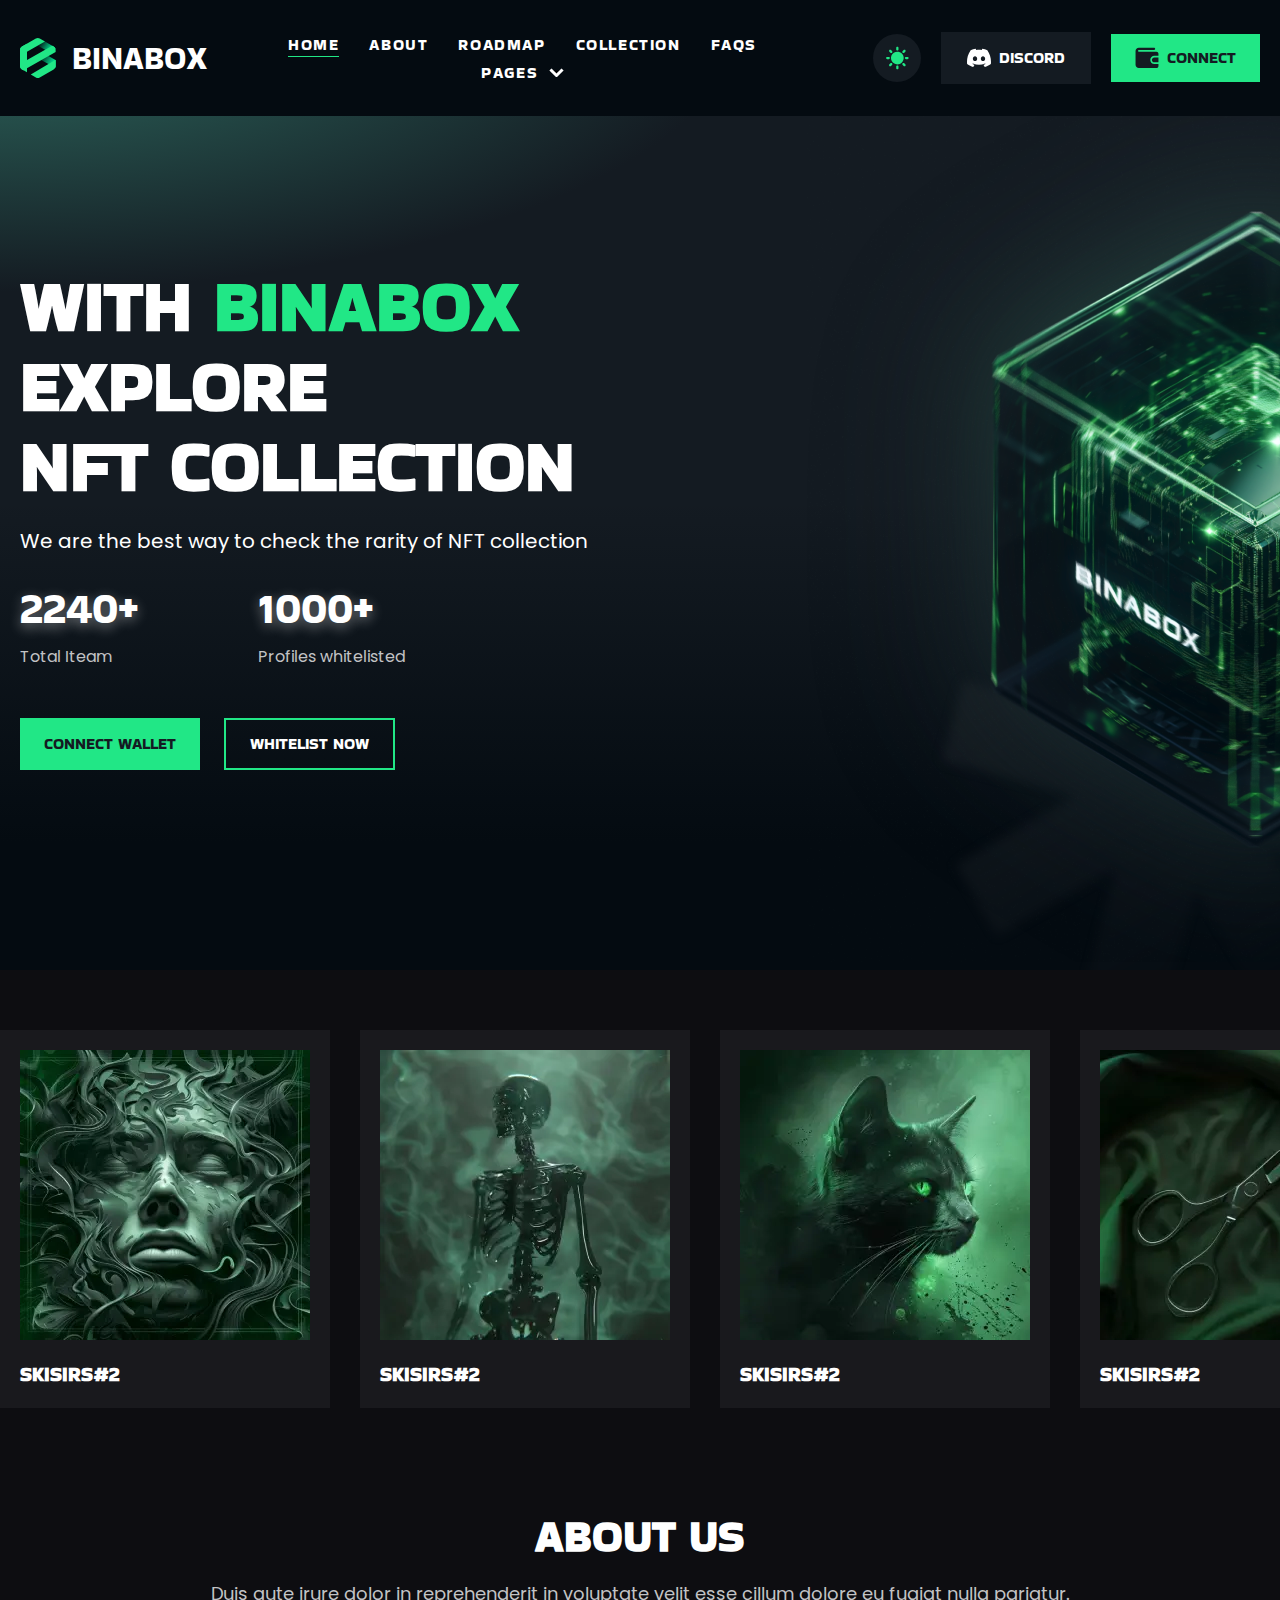
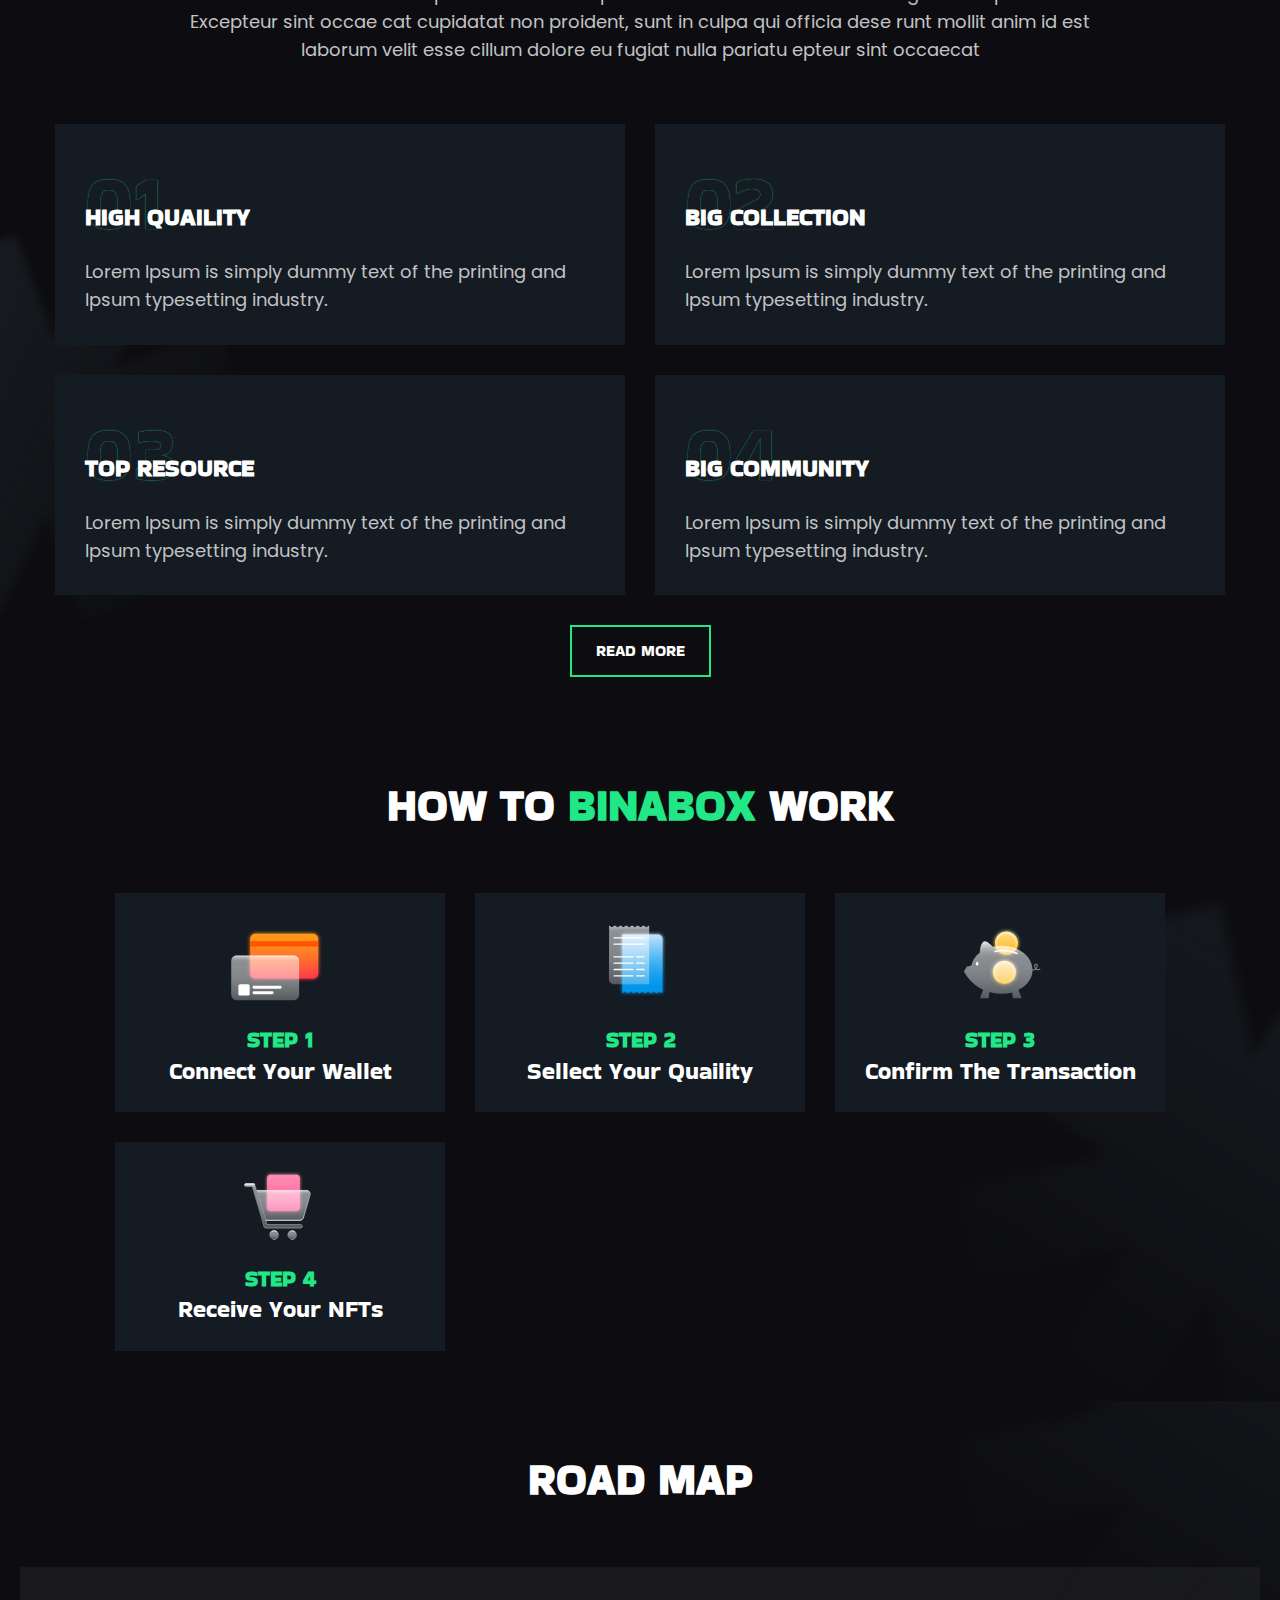
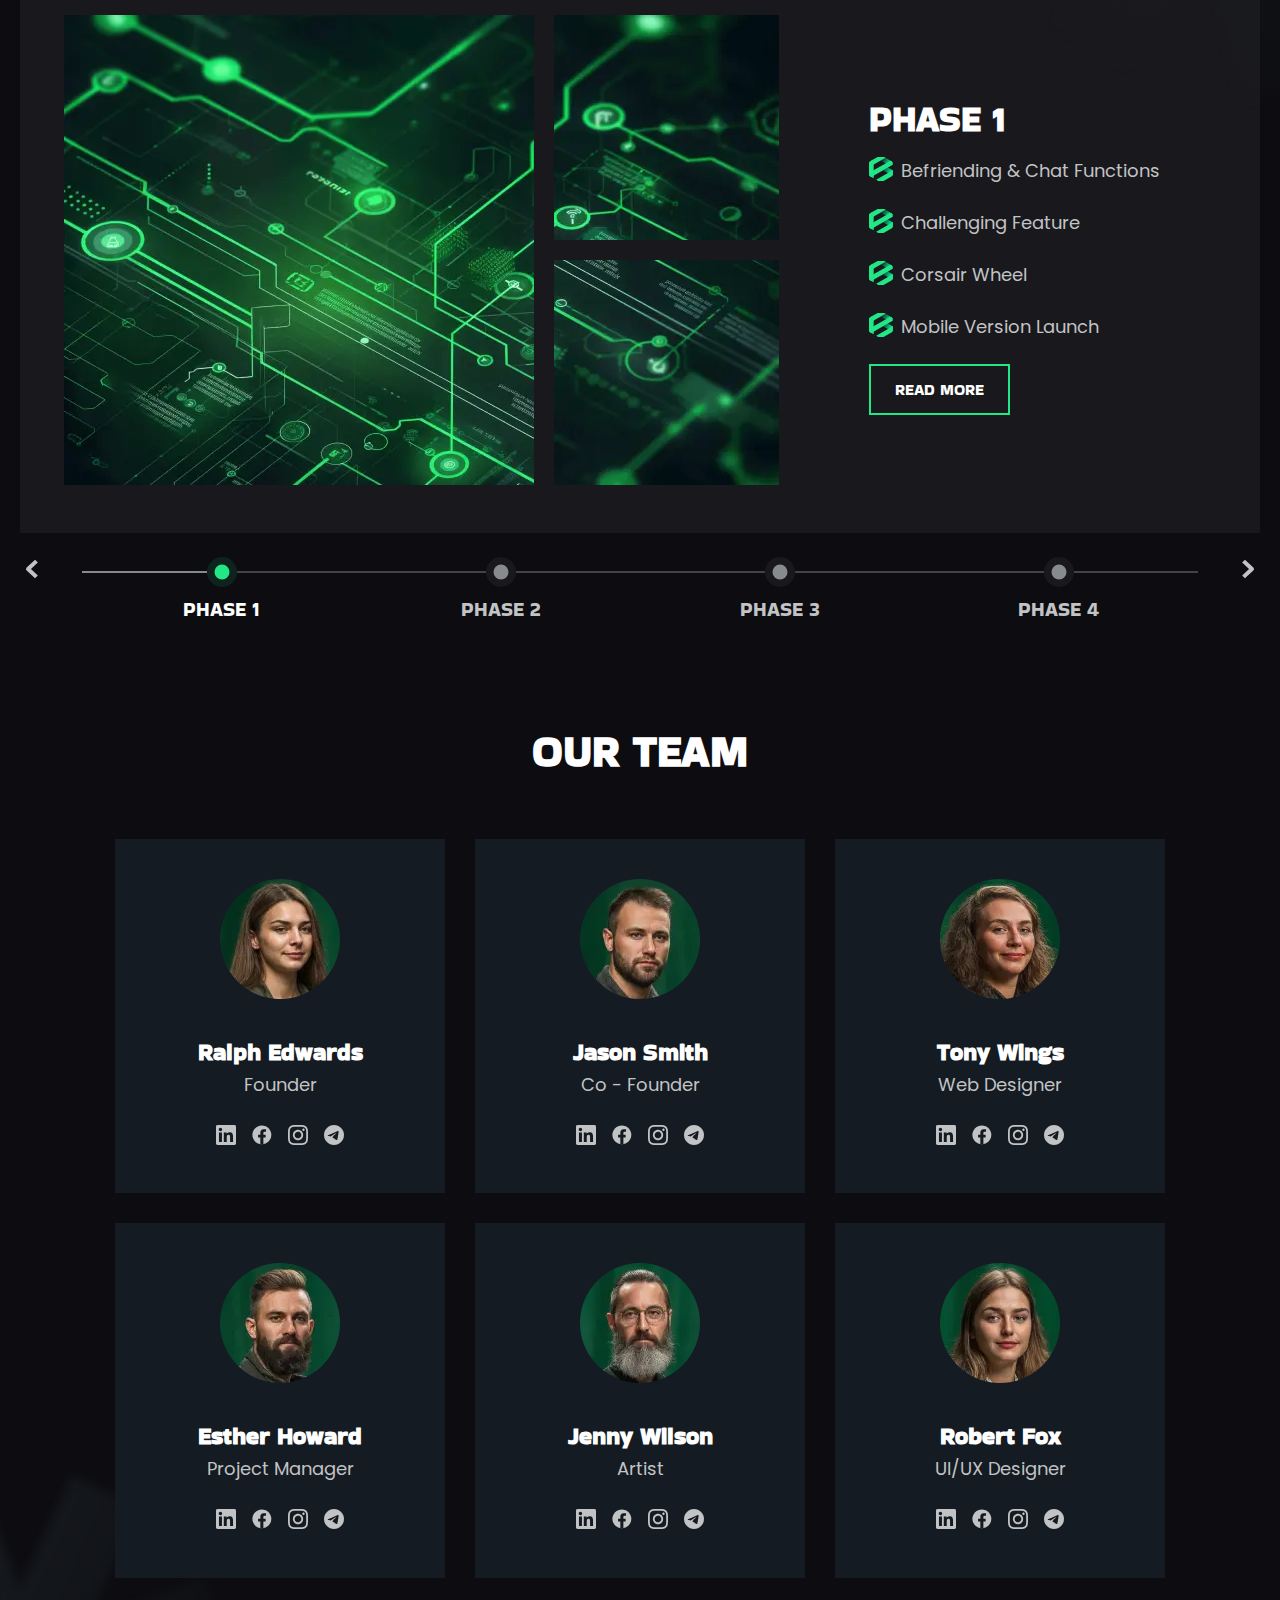
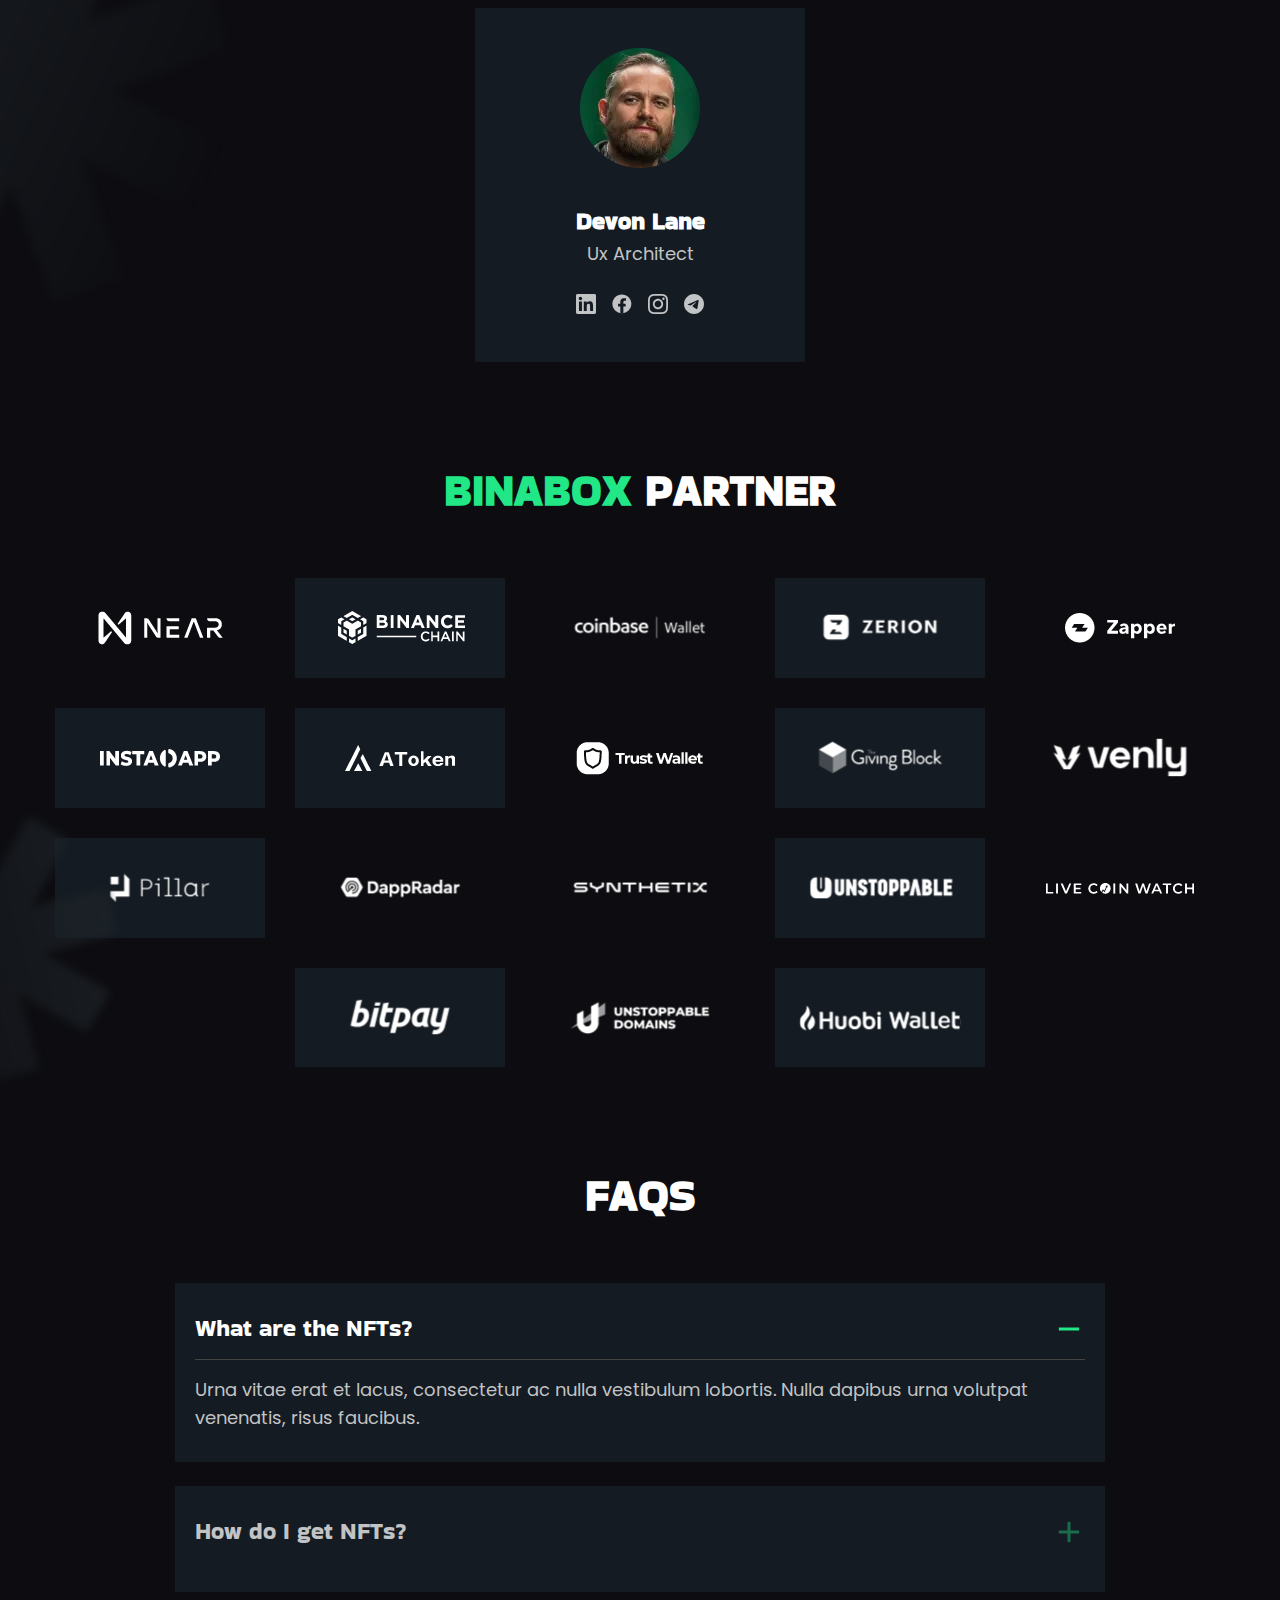
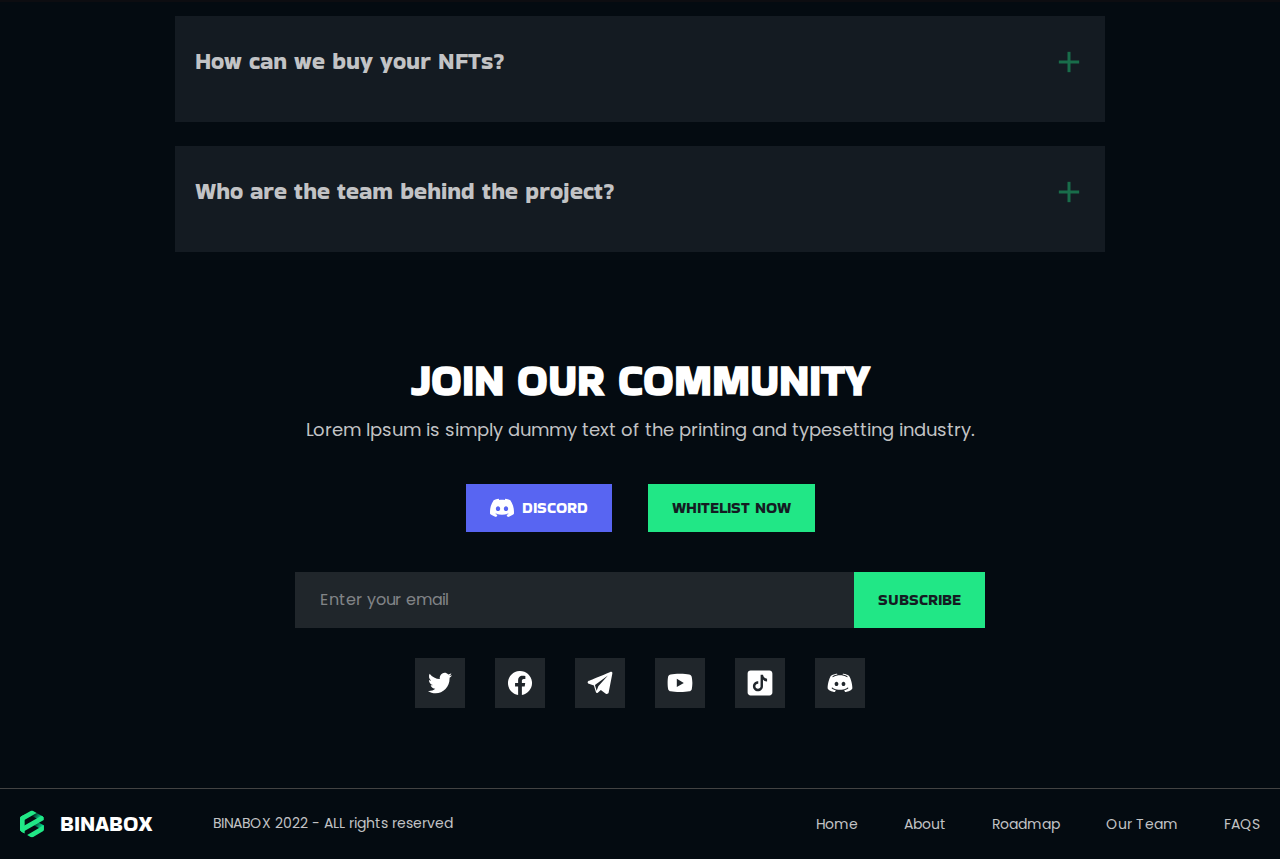
==== commit b14f5674: "Added external links attributes." ====
--- a/index.html
+++ b/index.html
@@ -49,7 +49,7 @@
     <!-- Header -->
     <header class="header">
       <div class="wrapper header-content">
-        <a href="./index.html" class="logo-block">
+        <a class="logo-block">
           <img
             src="./img/logo.svg"
             alt="Binabox logo"
@@ -63,40 +63,50 @@
         <nav class="nav-menu">
           <ul class="nav-menu-items">
             <li>
-              <a href="index.html" class="nav-menu-item">HOME</a>
+              <a href="./index.html" class="nav-menu-item active">
+                <span class="nav-menu-name">HOME</span>
+              </a>
             </li>
             <li>
-              <a href="./about.html" class="nav-menu-item">ABOUT</a>
+              <a href="./about.html" class="nav-menu-item">
+                <span class="nav-menu-name">ABOUT</span>
+              </a>
             </li>
             <li>
-              <a href="#roadmap-block" class="nav-menu-item">ROADMAP</a>
+              <a href="#roadmap-block" class="nav-menu-item">
+                <span class="nav-menu-name">ROADMAP</span>
+              </a>
             </li>
             <li>
-              <a href="./catalog.html" class="nav-menu-item">COLLECTION</a>
+              <a href="./catalog.html" class="nav-menu-item">
+                <span class="nav-menu-name">COLLECTION</span>
+              </a>
             </li>
             <li>
-              <a href="./faqs.html" class="nav-menu-item">FAQS</a>
+              <a href="./faqs.html" class="nav-menu-item">
+                <span class="nav-menu-name">FAQS</span>
+              </a>
             </li>
             <li class="nav-dropdown-item">
               <a class="nav-menu-item">
-                PAGES
+                <span class="nav-menu-name">PAGES</span>
                 <svg class="icon arrow-down" width="15" height="15">
                   <use xlink:href="sprite.svg#arrow-down"></use>
                 </svg>
               </a>
               <ul class="dropdown-content" id="dropdown-menu">
                 <li class="dropdown-item">
-                  <a class="dropdown-item-link" href="./catalog.html"
-                    >NFT Catalog</a
-                  >
+                  <a class="dropdown-item-link" href="./catalog.html">
+                    NFT Catalog
+                  </a>
                 </li>
                 <li class="dropdown-item">
-                  <a class="dropdown-item-link" href="./blog.html">Blog</a>
+                  <a class="dropdown-item-link" href="./blog.html"> Blog </a>
                 </li>
                 <li class="dropdown-item">
-                  <a class="dropdown-item-link" href="./contact-us.html"
-                    >Contact Us</a
-                  >
+                  <a class="dropdown-item-link" href="./contact-us.html">
+                    Contact Us
+                  </a>
                 </li>
               </ul>
             </li>
@@ -110,9 +120,14 @@
               id="darkmode"
               class="visually-hidden darkmode-toggle"
             />
-            <label class="switch-mode" for="darkmode"> </label>
+            <label class="switch-mode" for="darkmode"></label>
           </form>
-          <a href="#" class="btn-basic btn-media-header">
+          <a
+            href="https://discord.com/"
+            target="_blank"
+            title="Join us on Discord"
+            class="btn-basic btn-media-header"
+          >
             <svg class="icon discord-btn" width="24" height="24">
               <use xlink:href="sprite.svg#discord-btn"></use>
             </svg>
@@ -482,28 +497,44 @@
                 <p class="team-title">Founder</p>
                 <ul class="team-connect-list">
                   <li>
-                    <a href="#">
+                    <a
+                      href="https://www.linkedin.com"
+                      target="_blank"
+                      title="Connect via LinkedIn"
+                    >
                       <svg class="icon team-media" width="20" height="20">
                         <use xlink:href="sprite.svg#team-linkedin"></use>
                       </svg>
                     </a>
                   </li>
                   <li>
-                    <a href="#">
+                    <a
+                      href="https://www.facebook.com"
+                      target="_blank"
+                      title="Connect via Facebook"
+                    >
                       <svg class="icon team-media" width="20" height="20">
                         <use xlink:href="sprite.svg#team-facebook"></use>
                       </svg>
                     </a>
                   </li>
                   <li>
-                    <a href="#">
+                    <a
+                      href="https://www.instagram.com"
+                      target="_blank"
+                      title="Connect via Instagram "
+                    >
                       <svg class="icon team-media" width="20" height="20">
                         <use xlink:href="sprite.svg#team-instagram"></use>
                       </svg>
                     </a>
                   </li>
                   <li>
-                    <a href="#">
+                    <a
+                      href="https://web.telegram.org"
+                      target="_blank"
+                      title="Connect via Telegram"
+                    >
                       <svg class="icon team-media" width="20" height="20">
                         <use xlink:href="sprite.svg#team-telegram"></use>
                       </svg>
@@ -525,28 +556,44 @@
                 <p class="team-title">Co - Founder</p>
                 <ul class="team-connect-list">
                   <li>
-                    <a href="#">
+                    <a
+                      href="https://www.linkedin.com"
+                      target="_blank"
+                      title="Connect via LinkedIn"
+                    >
                       <svg class="icon team-media" width="20" height="20">
                         <use xlink:href="sprite.svg#team-linkedin"></use>
                       </svg>
                     </a>
                   </li>
                   <li>
-                    <a href="#">
+                    <a
+                      href="https://www.facebook.com"
+                      target="_blank"
+                      title="Connect via Facebook"
+                    >
                       <svg class="icon team-media" width="20" height="20">
                         <use xlink:href="sprite.svg#team-facebook"></use>
                       </svg>
                     </a>
                   </li>
                   <li>
-                    <a href="#">
+                    <a
+                      href="https://www.instagram.com"
+                      target="_blank"
+                      title="Connect via Instagram "
+                    >
                       <svg class="icon team-media" width="20" height="20">
                         <use xlink:href="sprite.svg#team-instagram"></use>
                       </svg>
                     </a>
                   </li>
                   <li>
-                    <a href="#">
+                    <a
+                      href="https://web.telegram.org"
+                      target="_blank"
+                      title="Connect via Telegram"
+                    >
                       <svg class="icon team-media" width="20" height="20">
                         <use xlink:href="sprite.svg#team-telegram"></use>
                       </svg>
@@ -568,28 +615,44 @@
                 <p class="team-title">Web Designer</p>
                 <ul class="team-connect-list">
                   <li>
-                    <a href="#">
+                    <a
+                      href="https://www.linkedin.com"
+                      target="_blank"
+                      title="Connect via LinkedIn"
+                    >
                       <svg class="icon team-media" width="20" height="20">
                         <use xlink:href="sprite.svg#team-linkedin"></use>
                       </svg>
                     </a>
                   </li>
                   <li>
-                    <a href="#">
+                    <a
+                      href="https://www.facebook.com"
+                      target="_blank"
+                      title="Connect via Facebook"
+                    >
                       <svg class="icon team-media" width="20" height="20">
                         <use xlink:href="sprite.svg#team-facebook"></use>
                       </svg>
                     </a>
                   </li>
                   <li>
-                    <a href="#">
+                    <a
+                      href="https://www.instagram.com"
+                      target="_blank"
+                      title="Connect via Instagram "
+                    >
                       <svg class="icon team-media" width="20" height="20">
                         <use xlink:href="sprite.svg#team-instagram"></use>
                       </svg>
                     </a>
                   </li>
                   <li>
-                    <a href="#">
+                    <a
+                      href="https://web.telegram.org"
+                      target="_blank"
+                      title="Connect via Telegram"
+                    >
                       <svg class="icon team-media" width="20" height="20">
                         <use xlink:href="sprite.svg#team-telegram"></use>
                       </svg>
@@ -611,28 +674,44 @@
                 <p class="team-title">Project Manager</p>
                 <ul class="team-connect-list">
                   <li>
-                    <a href="#">
+                    <a
+                      href="https://www.linkedin.com"
+                      target="_blank"
+                      title="Connect via LinkedIn"
+                    >
                       <svg class="icon team-media" width="20" height="20">
                         <use xlink:href="sprite.svg#team-linkedin"></use>
                       </svg>
                     </a>
                   </li>
                   <li>
-                    <a href="#">
+                    <a
+                      href="https://www.facebook.com"
+                      target="_blank"
+                      title="Connect via Facebook"
+                    >
                       <svg class="icon team-media" width="20" height="20">
                         <use xlink:href="sprite.svg#team-facebook"></use>
                       </svg>
                     </a>
                   </li>
                   <li>
-                    <a href="#">
+                    <a
+                      href="https://www.instagram.com"
+                      target="_blank"
+                      title="Connect via Instagram "
+                    >
                       <svg class="icon team-media" width="20" height="20">
                         <use xlink:href="sprite.svg#team-instagram"></use>
                       </svg>
                     </a>
                   </li>
                   <li>
-                    <a href="#">
+                    <a
+                      href="https://web.telegram.org"
+                      target="_blank"
+                      title="Connect via Telegram"
+                    >
                       <svg class="icon team-media" width="20" height="20">
                         <use xlink:href="sprite.svg#team-telegram"></use>
                       </svg>
@@ -654,28 +733,44 @@
                 <p class="team-title">Artist</p>
                 <ul class="team-connect-list">
                   <li>
-                    <a href="#">
+                    <a
+                      href="https://www.linkedin.com"
+                      target="_blank"
+                      title="Connect via LinkedIn"
+                    >
                       <svg class="icon team-media" width="20" height="20">
                         <use xlink:href="sprite.svg#team-linkedin"></use>
                       </svg>
                     </a>
                   </li>
                   <li>
-                    <a href="#">
+                    <a
+                      href="https://www.facebook.com"
+                      target="_blank"
+                      title="Connect via Facebook"
+                    >
                       <svg class="icon team-media" width="20" height="20">
                         <use xlink:href="sprite.svg#team-facebook"></use>
                       </svg>
                     </a>
                   </li>
                   <li>
-                    <a href="#">
+                    <a
+                      href="https://www.instagram.com"
+                      target="_blank"
+                      title="Connect via Instagram "
+                    >
                       <svg class="icon team-media" width="20" height="20">
                         <use xlink:href="sprite.svg#team-instagram"></use>
                       </svg>
                     </a>
                   </li>
                   <li>
-                    <a href="#">
+                    <a
+                      href="https://web.telegram.org"
+                      target="_blank"
+                      title="Connect via Telegram"
+                    >
                       <svg class="icon team-media" width="20" height="20">
                         <use xlink:href="sprite.svg#team-telegram"></use>
                       </svg>
@@ -697,28 +792,44 @@
                 <p class="team-title">UI/UX Designer</p>
                 <ul class="team-connect-list">
                   <li>
-                    <a href="#">
+                    <a
+                      href="https://www.linkedin.com"
+                      target="_blank"
+                      title="Connect via LinkedIn"
+                    >
                       <svg class="icon team-media" width="20" height="20">
                         <use xlink:href="sprite.svg#team-linkedin"></use>
                       </svg>
                     </a>
                   </li>
                   <li>
-                    <a href="#">
+                    <a
+                      href="https://www.facebook.com"
+                      target="_blank"
+                      title="Connect via Facebook"
+                    >
                       <svg class="icon team-media" width="20" height="20">
                         <use xlink:href="sprite.svg#team-facebook"></use>
                       </svg>
                     </a>
                   </li>
                   <li>
-                    <a href="#">
+                    <a
+                      href="https://www.instagram.com"
+                      target="_blank"
+                      title="Connect via Instagram "
+                    >
                       <svg class="icon team-media" width="20" height="20">
                         <use xlink:href="sprite.svg#team-instagram"></use>
                       </svg>
                     </a>
                   </li>
                   <li>
-                    <a href="#">
+                    <a
+                      href="https://web.telegram.org"
+                      target="_blank"
+                      title="Connect via Telegram"
+                    >
                       <svg class="icon team-media" width="20" height="20">
                         <use xlink:href="sprite.svg#team-telegram"></use>
                       </svg>
@@ -740,28 +851,44 @@
                 <p class="team-title">Ux Architect</p>
                 <ul class="team-connect-list">
                   <li>
-                    <a href="#">
+                    <a
+                      href="https://www.linkedin.com"
+                      target="_blank"
+                      title="Connect via LinkedIn"
+                    >
                       <svg class="icon team-media" width="20" height="20">
                         <use xlink:href="sprite.svg#team-linkedin"></use>
                       </svg>
                     </a>
                   </li>
                   <li>
-                    <a href="#">
+                    <a
+                      href="https://www.facebook.com"
+                      target="_blank"
+                      title="Connect via Facebook"
+                    >
                       <svg class="icon team-media" width="20" height="20">
                         <use xlink:href="sprite.svg#team-facebook"></use>
                       </svg>
                     </a>
                   </li>
                   <li>
-                    <a href="#">
+                    <a
+                      href="https://www.instagram.com"
+                      target="_blank"
+                      title="Connect via Instagram "
+                    >
                       <svg class="icon team-media" width="20" height="20">
                         <use xlink:href="sprite.svg#team-instagram"></use>
                       </svg>
                     </a>
                   </li>
                   <li>
-                    <a href="#">
+                    <a
+                      href="https://web.telegram.org"
+                      target="_blank"
+                      title="Connect via Telegram"
+                    >
                       <svg class="icon team-media" width="20" height="20">
                         <use xlink:href="sprite.svg#team-telegram"></use>
                       </svg>
@@ -995,7 +1122,11 @@
         </p>
 
         <div class="cta-homepage-btns">
-          <a href="#" class="btn-basic btn-media">
+          <a
+            href="https://discord.com"
+            target="_blank"
+            class="btn-basic btn-media"
+          >
             <svg class="icon discord-btn" width="24" height="24">
               <use xlink:href="sprite.svg#discord-btn"></use>
             </svg>
@@ -1025,7 +1156,7 @@
         <ul class="social-networks-items">
           <!-- Twitter add icon -->
           <li class="network-item">
-            <a href="#">
+            <a href="https://x.com" target="_blank" title="Join us on Twitter">
               <svg class="icon footer-media" width="26" height="26">
                 <use xlink:href="sprite.svg#footer-twitter"></use>
               </svg>
@@ -1033,7 +1164,11 @@
           </li>
           <!-- Facebook add icon -->
           <li class="network-item">
-            <a href="#">
+            <a
+              href="https://www.facebook.com"
+              target="_blank"
+              title="Join us on Facebook"
+            >
               <svg class="icon footer-media" width="26" height="26">
                 <use xlink:href="sprite.svg#footer-facebook"></use>
               </svg>
@@ -1041,7 +1176,11 @@
           </li>
           <!-- Telegram add icon -->
           <li class="network-item">
-            <a href="#">
+            <a
+              href="https://web.telegram.org"
+              target="_blank"
+              title="Join us on Telegram"
+            >
               <svg class="icon footer-media" width="26" height="26">
                 <use xlink:href="sprite.svg#footer-telegram"></use>
               </svg>
@@ -1049,7 +1188,11 @@
           </li>
           <!-- YouTube add icon -->
           <li class="network-item">
-            <a href="#">
+            <a
+              href="https://www.youtube.com"
+              target="_blank"
+              title="Join us on YouTube"
+            >
               <svg class="icon footer-media" width="26" height="26">
                 <use xlink:href="sprite.svg#footer-youtube"></use>
               </svg>
@@ -1057,7 +1200,11 @@
           </li>
           <!-- Tiktok add icon -->
           <li class="network-item">
-            <a href="#">
+            <a
+              href="https://www.tiktok.com"
+              target="_blank"
+              title="Join us on TikTok"
+            >
               <svg class="icon footer-media" width="26" height="26">
                 <use xlink:href="sprite.svg#footer-tiktok"></use>
               </svg>
@@ -1065,7 +1212,11 @@
           </li>
           <!-- Discordadd icon -->
           <li class="network-item">
-            <a href="#">
+            <a
+              href="https://discord.com"
+              target="_blank"
+              title="Join us on Discord"
+            >
               <svg class="icon footer-media" width="26" height="26">
                 <use xlink:href="sprite.svg#footer-discord"></use>
               </svg>
@@ -1093,7 +1244,7 @@
           <nav class="nav-pages">
             <ul class="nav-pages-items">
               <li>
-                <a class="nav-pages-item" href="index.html">Home</a>
+                <a class="nav-pages-item" href="./index.html">Home</a>
               </li>
               <li>
                 <a class="nav-pages-item" href="./about.html">About</a>
--- a/css/style.css
+++ b/css/style.css
@@ -7,6 +7,7 @@
   --inactive-color: rgb(136, 139, 142);
   --text-font: "Poppins", "Helvetica Neue", Arial, sans-serif;
   --btn-header-font: "Bakbak One", "Arial Black", Arial, sans-serif;
+  scroll-behavior: smooth;
 }
 
 /********************** General css *********************/
@@ -124,7 +125,7 @@
   position: sticky;
   padding-top: 30px;
   padding-bottom: 30px;
-  top: 0px;
+  top: 0;
   left: 0;
   width: 100%;
   z-index: 1;
@@ -144,6 +145,7 @@
   line-height: 1.31;
   gap: 0 16px;
   text-transform: uppercase;
+  cursor: pointer;
 }
 
 /************* Header navigation styles *******************/
@@ -167,7 +169,11 @@
   text-transform: uppercase;
 }
 
-.nav-menu-item:hover {
+.nav-menu-item.active .nav-menu-name {
+  border-bottom: 1px solid var(--btn-primary-color);
+}
+
+.nav-menu-item:hover .nav-menu-name {
   border-bottom: 1px solid var(--btn-primary-color);
 }
 
@@ -179,6 +185,11 @@
   vertical-align: middle;
   margin-left: 4px;
   padding-bottom: 4px;
+}
+
+.nav-dropdown-item:hover .arrow-down {
+  transform: rotate(180deg);
+  margin-bottom: 4px;
 }
 
 .dropdown-content {
@@ -275,7 +286,7 @@
     );
   background-repeat: no-repeat;
   background-size: auto, 750px 278px;
-  background-position: bottom, top -100px left 0px;
+  background-position: bottom, top -100px left 0;
   background-color: var(--secondary-color);
   position: relative;
   overflow: hidden;
@@ -368,7 +379,7 @@
 .hero-number {
   font-size: 44px;
   line-height: 1.27;
-  text-shadow: 0px 4px 13px rgba(255, 255, 255, 0.4);
+  text-shadow: 0 4px 13px rgba(255, 255, 255, 0.4);
 }
 
 .hero-description {
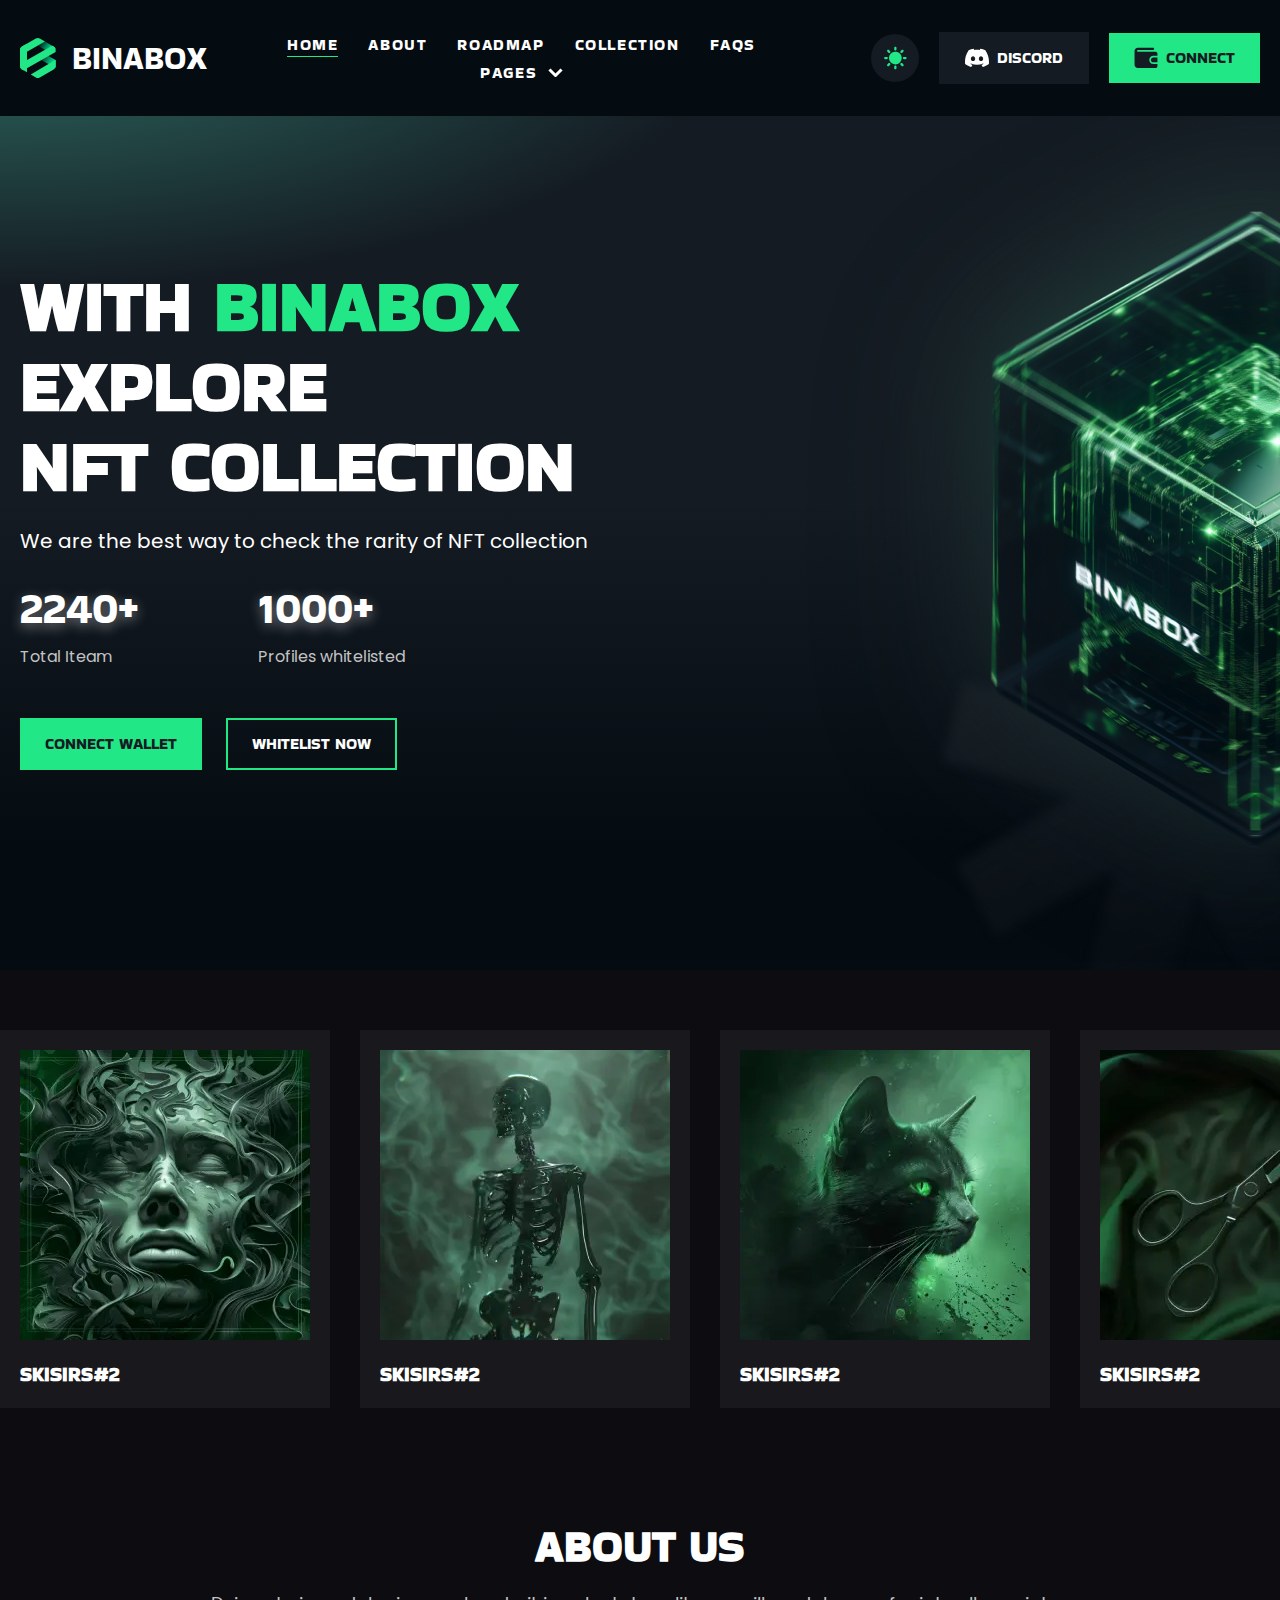
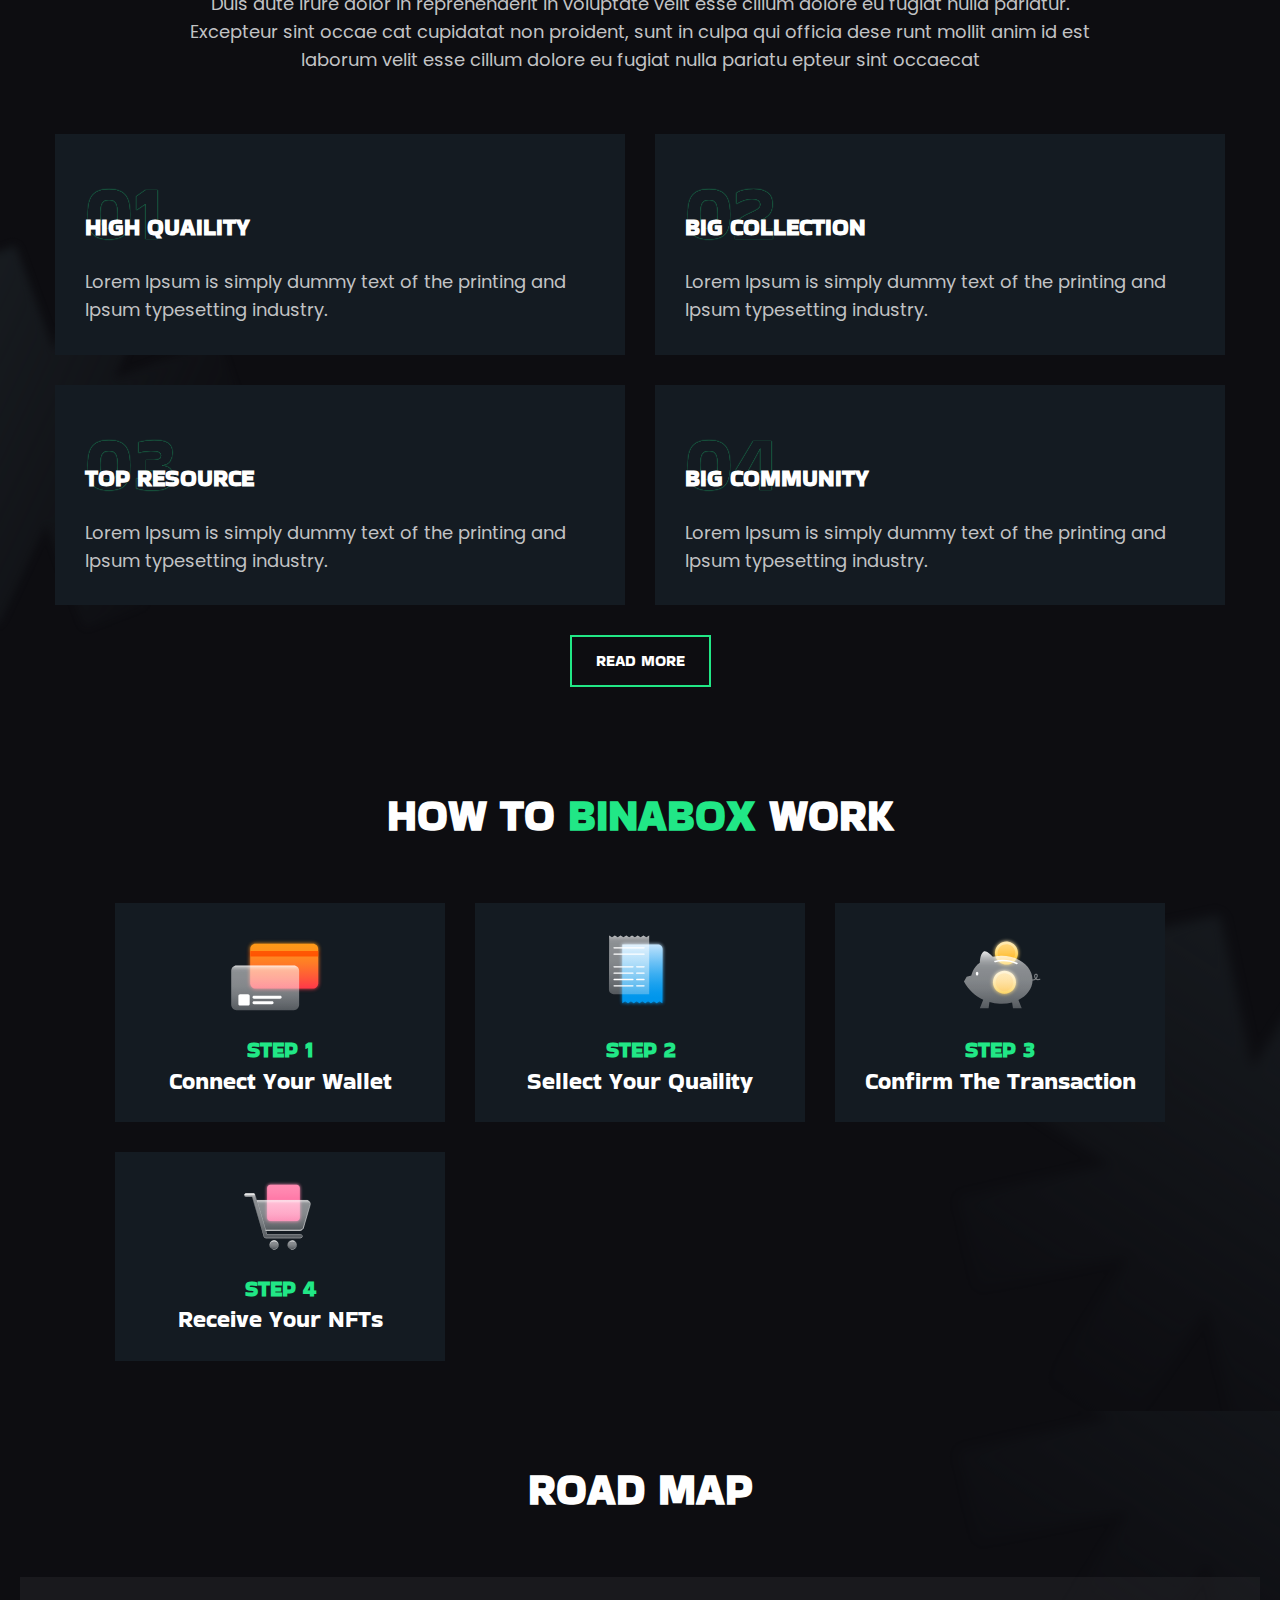
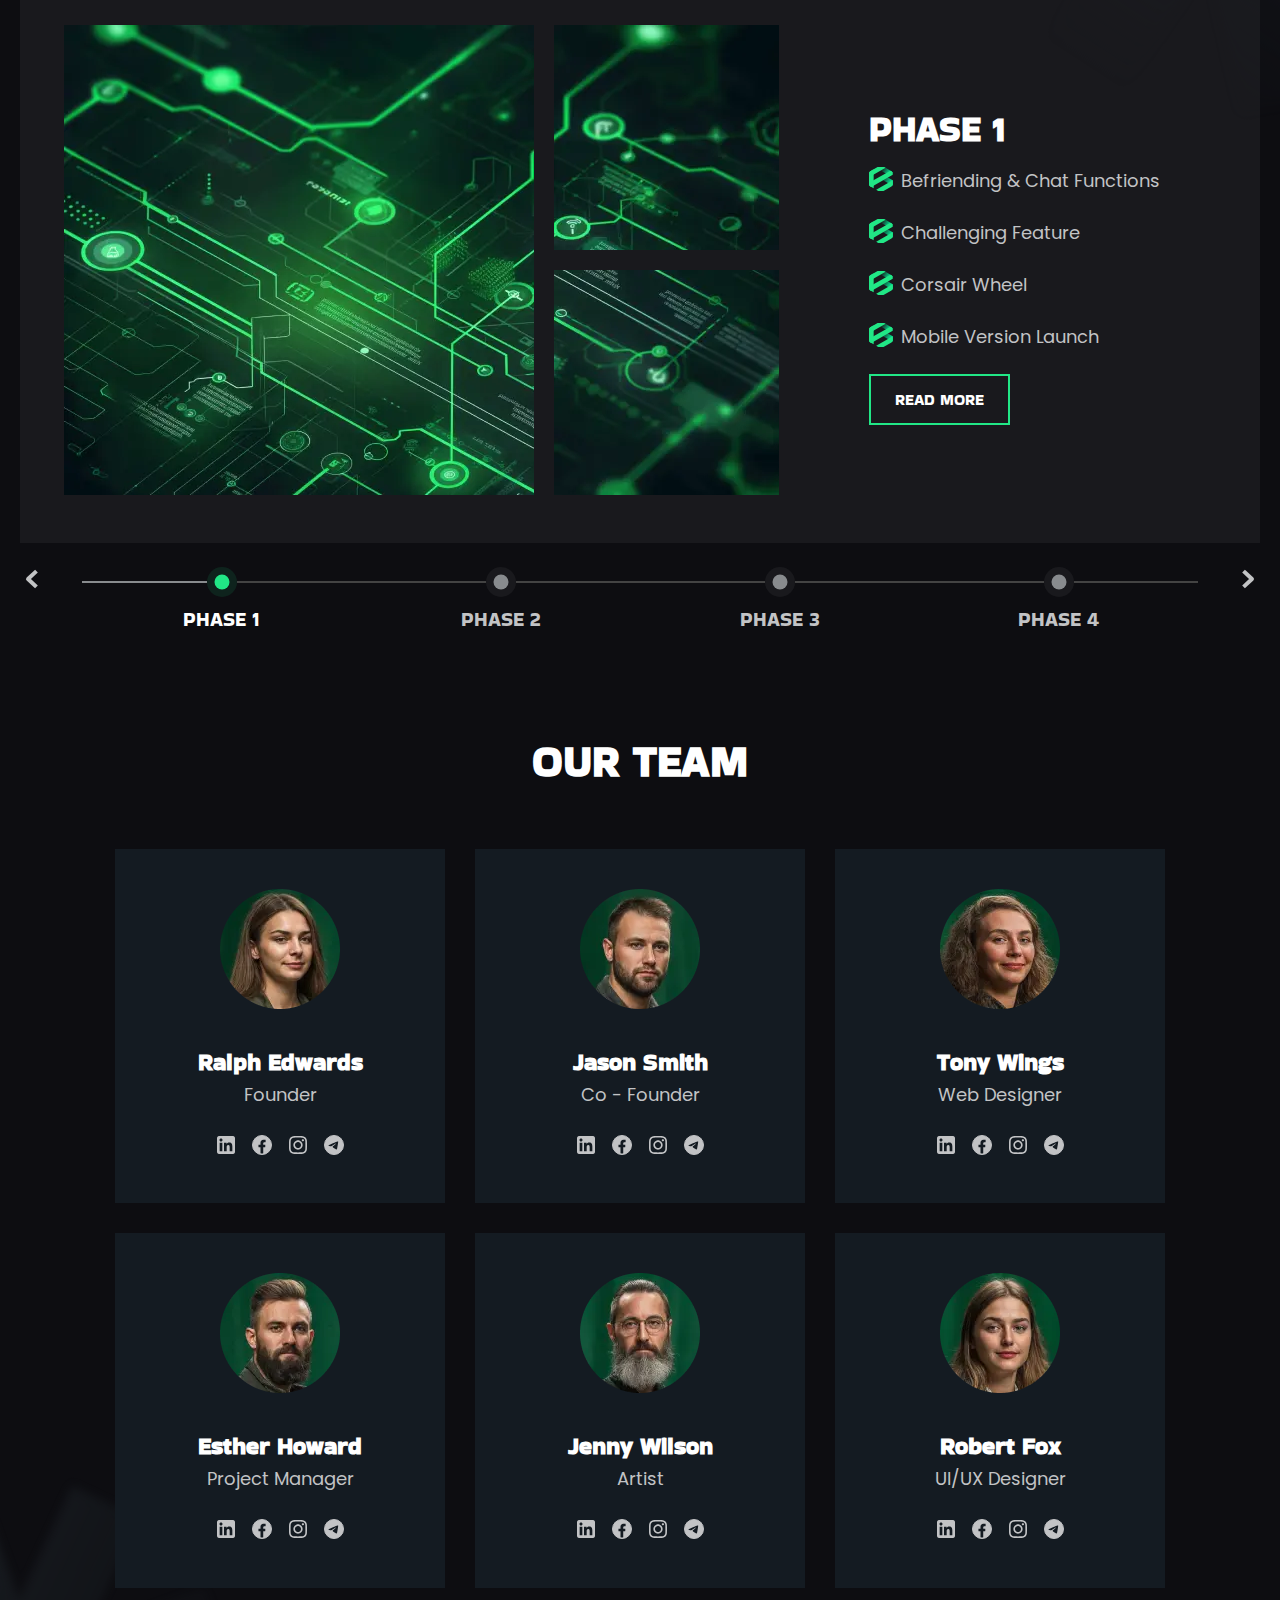
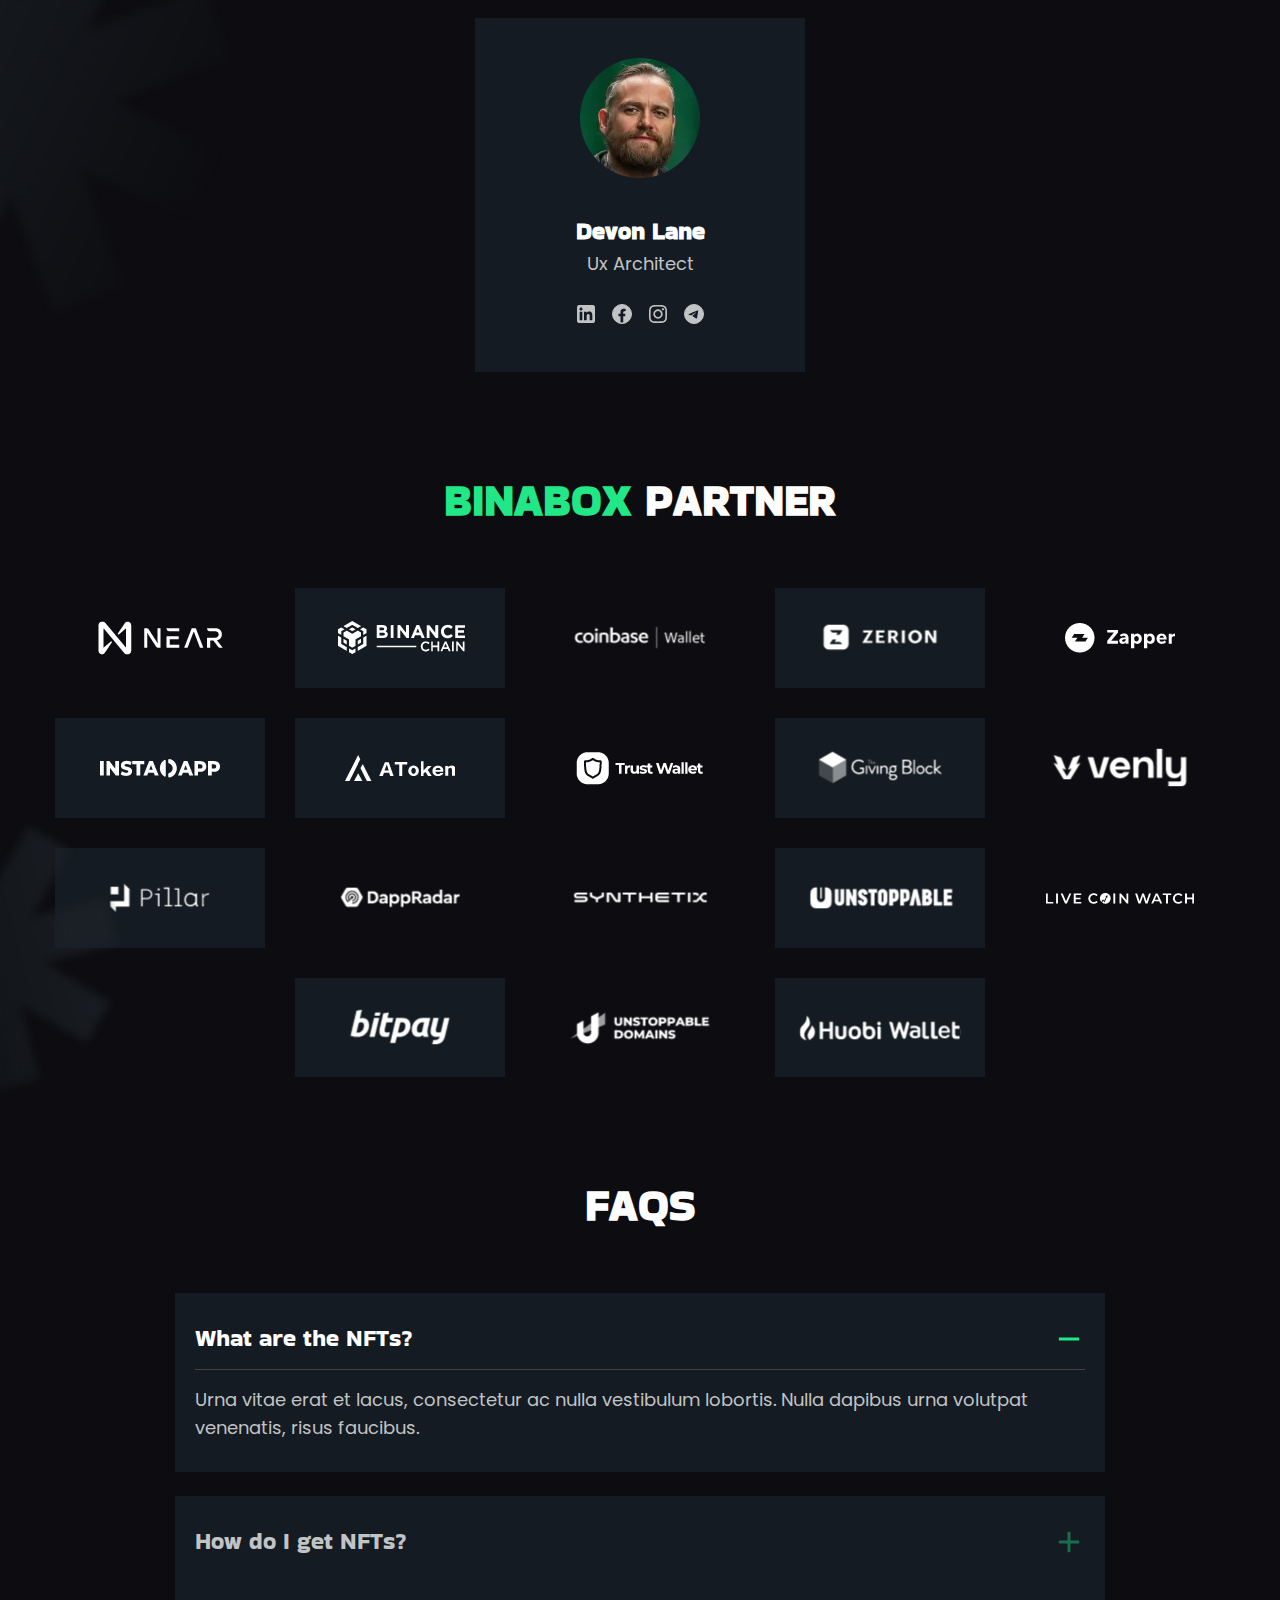
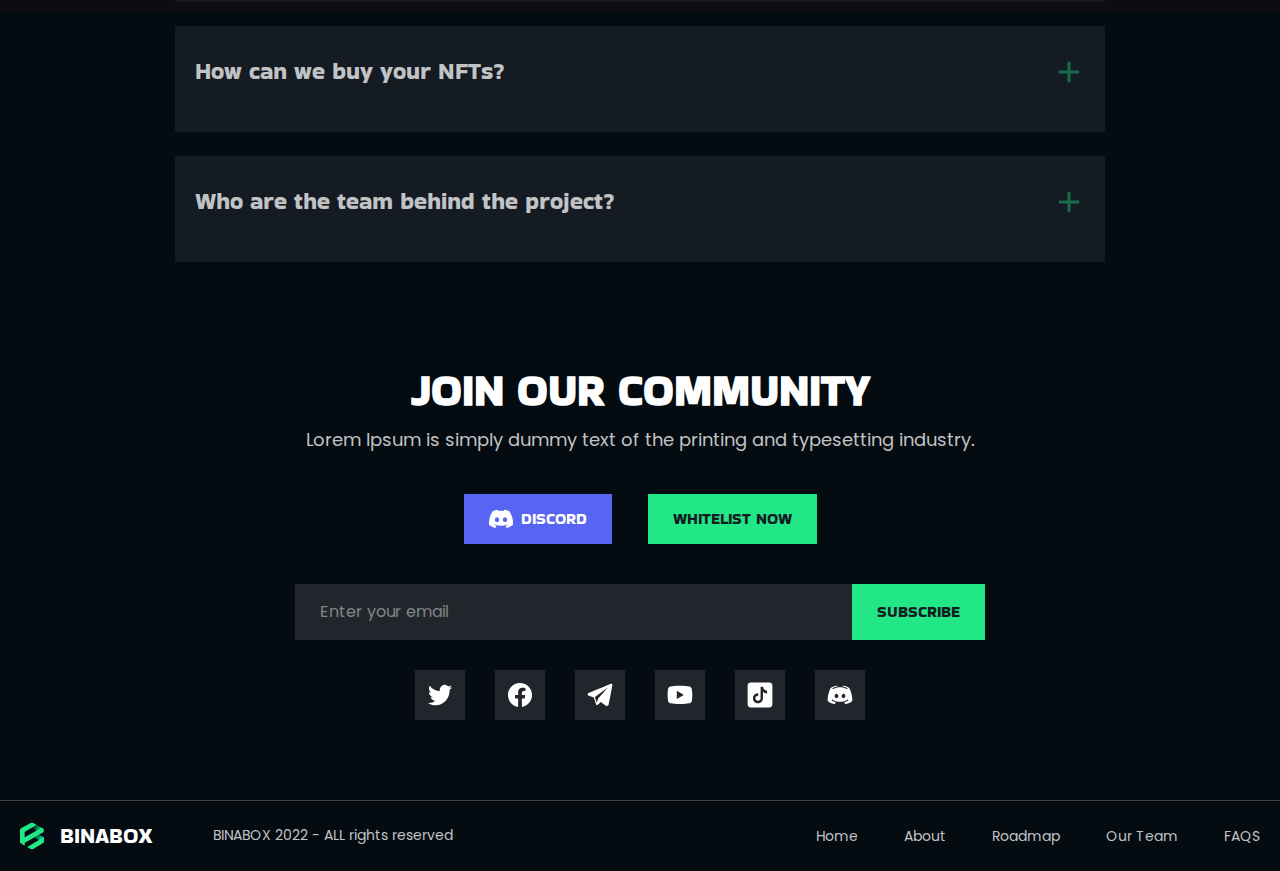
==== commit d6c5bb29: "Updated hover state in team media icons" ====
--- a/index.html
+++ b/index.html
@@ -42,7 +42,7 @@
       href="http://necolas.github.io/normalize.css"
     />
     <link rel="stylesheet" href="./css/style.css" />
-    <title>BINABOX</title>
+    <title>BINABOX - Your Ultimate Digital Product Marketplace</title>
   </head>
 
   <body>
@@ -113,14 +113,18 @@
           </ul>
         </nav>
         <div class="btn-box">
-          <form class="darkmode" action="" method="post">
+          <form class="darkmode" action="/" method="post">
             <input
               type="checkbox"
               name="darkmode"
               id="darkmode"
               class="visually-hidden darkmode-toggle"
             />
-            <label class="switch-mode" for="darkmode"></label>
+            <label
+              class="switch-mode"
+              for="darkmode"
+              title="Toggle light/dark mode"
+            ></label>
           </form>
           <a
             href="https://discord.com/"
@@ -133,7 +137,11 @@
             </svg>
             DISCORD
           </a>
-          <button class="btn-basic btn-light" type="button">
+          <button
+            class="btn-basic btn-light"
+            type="button"
+            title="Connect your wallet"
+          >
             <svg class="icon wallet-icon" width="24" height="24">
               <use xlink:href="sprite.svg#wallet"></use>
             </svg>
@@ -166,10 +174,18 @@
             </dl>
             <!-- Hero Btns -->
             <div class="hero-btn">
-              <button class="btn-basic btn-light" type="button">
+              <button
+                class="btn-basic btn-light"
+                type="button"
+                title="Connect your wallet"
+              >
                 CONNECT WALLET
               </button>
-              <button class="btn-basic btn-border" type="button">
+              <button
+                class="btn-basic btn-border"
+                type="button"
+                title="Access whitelist"
+              >
                 WHITELIST NOW
               </button>
             </div>
@@ -187,7 +203,7 @@
 
       <!-- NFT section -->
       <section class="nft-cards">
-        <a href="./catalog-item.html">
+        <a href="./catalog-item.html" title="Click to see card details">
           <article class="nft-card">
             <img
               src="./img/img-nftcatalog/nft-picture1.webp"
@@ -199,7 +215,7 @@
           </article>
         </a>
 
-        <a href="./catalog-item.html">
+        <a href="./catalog-item.html" title="Click to see card details">
           <article class="nft-card">
             <img
               src="./img/img-nftcatalog/nft-picture2.webp"
@@ -211,7 +227,7 @@
           </article>
         </a>
 
-        <a href="./catalog-item.html">
+        <a href="./catalog-item.html" title="Click to see card details">
           <article class="nft-card">
             <img
               src="./img/img-nftcatalog/nft-picture3.webp"
@@ -223,7 +239,7 @@
           </article>
         </a>
 
-        <a href="./catalog-item.html">
+        <a href="./catalog-item.html" title="Click to see card details">
           <article class="nft-card">
             <img
               src="./img/img-nftcatalog/nft-picture4.webp"
@@ -235,7 +251,7 @@
           </article>
         </a>
 
-        <a href="./catalog-item.html">
+        <a href="./catalog-item.html" title="Click to see card details">
           <article class="nft-card">
             <img
               src="./img/img-nftcatalog/nft-picture5.webp"
@@ -247,7 +263,7 @@
           </article>
         </a>
 
-        <a href="./catalog-item.html">
+        <a href="./catalog-item.html" title="Click to see card details">
           <article class="nft-card">
             <img
               src="./img/img-nftcatalog/nft-picture6.webp"
@@ -309,7 +325,11 @@
               </article>
             </li>
           </ol>
-          <a href="./about.html" class="btn-basic btn-border hp-about-btn">
+          <a
+            href="./about.html"
+            class="btn-basic btn-border hp-about-btn"
+            title="Go to About page"
+          >
             READ MORE
           </a>
         </div>
@@ -387,7 +407,7 @@
           </div>
 
           <form action="" method="get" class="roadmap-nav">
-            <button type="button" class="btn-roadmap active">
+            <button type="button" class="btn-roadmap">
               <svg class="icon btn-arrow" width="24" height="24">
                 <use xlink:href="sprite.svg#arrow-less"></use>
               </svg>
@@ -501,8 +521,13 @@
                       href="https://www.linkedin.com"
                       target="_blank"
                       title="Connect via LinkedIn"
-                    >
-                      <svg class="icon team-media" width="20" height="20">
+                      class="team-media-item"
+                    >
+                      <svg
+                        class="icon team-media team-media-linkedin"
+                        width="20"
+                        height="20"
+                      >
                         <use xlink:href="sprite.svg#team-linkedin"></use>
                       </svg>
                     </a>
@@ -512,8 +537,13 @@
                       href="https://www.facebook.com"
                       target="_blank"
                       title="Connect via Facebook"
-                    >
-                      <svg class="icon team-media" width="20" height="20">
+                      class="team-media-item"
+                    >
+                      <svg
+                        class="icon team-media team-media-facebook"
+                        width="20"
+                        height="20"
+                      >
                         <use xlink:href="sprite.svg#team-facebook"></use>
                       </svg>
                     </a>
@@ -522,9 +552,14 @@
                     <a
                       href="https://www.instagram.com"
                       target="_blank"
-                      title="Connect via Instagram "
-                    >
-                      <svg class="icon team-media" width="20" height="20">
+                      title="Connect via Instagram"
+                      class="team-media-item"
+                    >
+                      <svg
+                        class="icon team-media team-media-instargam"
+                        width="20"
+                        height="20"
+                      >
                         <use xlink:href="sprite.svg#team-instagram"></use>
                       </svg>
                     </a>
@@ -534,8 +569,13 @@
                       href="https://web.telegram.org"
                       target="_blank"
                       title="Connect via Telegram"
-                    >
-                      <svg class="icon team-media" width="20" height="20">
+                      class="team-media-item"
+                    >
+                      <svg
+                        class="icon team-media team-media-telegram"
+                        width="20"
+                        height="20"
+                      >
                         <use xlink:href="sprite.svg#team-telegram"></use>
                       </svg>
                     </a>
@@ -560,8 +600,13 @@
                       href="https://www.linkedin.com"
                       target="_blank"
                       title="Connect via LinkedIn"
-                    >
-                      <svg class="icon team-media" width="20" height="20">
+                      class="team-media-item"
+                    >
+                      <svg
+                        class="icon team-media team-media-linkedin"
+                        width="20"
+                        height="20"
+                      >
                         <use xlink:href="sprite.svg#team-linkedin"></use>
                       </svg>
                     </a>
@@ -571,8 +616,13 @@
                       href="https://www.facebook.com"
                       target="_blank"
                       title="Connect via Facebook"
-                    >
-                      <svg class="icon team-media" width="20" height="20">
+                      class="team-media-item"
+                    >
+                      <svg
+                        class="icon team-media team-media-facebook"
+                        width="20"
+                        height="20"
+                      >
                         <use xlink:href="sprite.svg#team-facebook"></use>
                       </svg>
                     </a>
@@ -581,9 +631,14 @@
                     <a
                       href="https://www.instagram.com"
                       target="_blank"
-                      title="Connect via Instagram "
-                    >
-                      <svg class="icon team-media" width="20" height="20">
+                      title="Connect via Instagram"
+                      class="team-media-item"
+                    >
+                      <svg
+                        class="icon team-media team-media-instargam"
+                        width="20"
+                        height="20"
+                      >
                         <use xlink:href="sprite.svg#team-instagram"></use>
                       </svg>
                     </a>
@@ -593,8 +648,13 @@
                       href="https://web.telegram.org"
                       target="_blank"
                       title="Connect via Telegram"
-                    >
-                      <svg class="icon team-media" width="20" height="20">
+                      class="team-media-item"
+                    >
+                      <svg
+                        class="icon team-media team-media-telegram"
+                        width="20"
+                        height="20"
+                      >
                         <use xlink:href="sprite.svg#team-telegram"></use>
                       </svg>
                     </a>
@@ -619,8 +679,13 @@
                       href="https://www.linkedin.com"
                       target="_blank"
                       title="Connect via LinkedIn"
-                    >
-                      <svg class="icon team-media" width="20" height="20">
+                      class="team-media-item"
+                    >
+                      <svg
+                        class="icon team-media team-media-linkedin"
+                        width="20"
+                        height="20"
+                      >
                         <use xlink:href="sprite.svg#team-linkedin"></use>
                       </svg>
                     </a>
@@ -630,8 +695,13 @@
                       href="https://www.facebook.com"
                       target="_blank"
                       title="Connect via Facebook"
-                    >
-                      <svg class="icon team-media" width="20" height="20">
+                      class="team-media-item"
+                    >
+                      <svg
+                        class="icon team-media team-media-facebook"
+                        width="20"
+                        height="20"
+                      >
                         <use xlink:href="sprite.svg#team-facebook"></use>
                       </svg>
                     </a>
@@ -640,9 +710,14 @@
                     <a
                       href="https://www.instagram.com"
                       target="_blank"
-                      title="Connect via Instagram "
-                    >
-                      <svg class="icon team-media" width="20" height="20">
+                      title="Connect via Instagram"
+                      class="team-media-item"
+                    >
+                      <svg
+                        class="icon team-media team-media-instargam"
+                        width="20"
+                        height="20"
+                      >
                         <use xlink:href="sprite.svg#team-instagram"></use>
                       </svg>
                     </a>
@@ -652,8 +727,13 @@
                       href="https://web.telegram.org"
                       target="_blank"
                       title="Connect via Telegram"
-                    >
-                      <svg class="icon team-media" width="20" height="20">
+                      class="team-media-item"
+                    >
+                      <svg
+                        class="icon team-media team-media-telegram"
+                        width="20"
+                        height="20"
+                      >
                         <use xlink:href="sprite.svg#team-telegram"></use>
                       </svg>
                     </a>
@@ -678,8 +758,13 @@
                       href="https://www.linkedin.com"
                       target="_blank"
                       title="Connect via LinkedIn"
-                    >
-                      <svg class="icon team-media" width="20" height="20">
+                      class="team-media-item"
+                    >
+                      <svg
+                        class="icon team-media team-media-linkedin"
+                        width="20"
+                        height="20"
+                      >
                         <use xlink:href="sprite.svg#team-linkedin"></use>
                       </svg>
                     </a>
@@ -689,8 +774,13 @@
                       href="https://www.facebook.com"
                       target="_blank"
                       title="Connect via Facebook"
-                    >
-                      <svg class="icon team-media" width="20" height="20">
+                      class="team-media-item"
+                    >
+                      <svg
+                        class="icon team-media team-media-facebook"
+                        width="20"
+                        height="20"
+                      >
                         <use xlink:href="sprite.svg#team-facebook"></use>
                       </svg>
                     </a>
@@ -699,9 +789,14 @@
                     <a
                       href="https://www.instagram.com"
                       target="_blank"
-                      title="Connect via Instagram "
-                    >
-                      <svg class="icon team-media" width="20" height="20">
+                      title="Connect via Instagram"
+                      class="team-media-item"
+                    >
+                      <svg
+                        class="icon team-media team-media-instargam"
+                        width="20"
+                        height="20"
+                      >
                         <use xlink:href="sprite.svg#team-instagram"></use>
                       </svg>
                     </a>
@@ -711,8 +806,13 @@
                       href="https://web.telegram.org"
                       target="_blank"
                       title="Connect via Telegram"
-                    >
-                      <svg class="icon team-media" width="20" height="20">
+                      class="team-media-item"
+                    >
+                      <svg
+                        class="icon team-media team-media-telegram"
+                        width="20"
+                        height="20"
+                      >
                         <use xlink:href="sprite.svg#team-telegram"></use>
                       </svg>
                     </a>
@@ -737,8 +837,13 @@
                       href="https://www.linkedin.com"
                       target="_blank"
                       title="Connect via LinkedIn"
-                    >
-                      <svg class="icon team-media" width="20" height="20">
+                      class="team-media-item"
+                    >
+                      <svg
+                        class="icon team-media team-media-linkedin"
+                        width="20"
+                        height="20"
+                      >
                         <use xlink:href="sprite.svg#team-linkedin"></use>
                       </svg>
                     </a>
@@ -748,8 +853,13 @@
                       href="https://www.facebook.com"
                       target="_blank"
                       title="Connect via Facebook"
-                    >
-                      <svg class="icon team-media" width="20" height="20">
+                      class="team-media-item"
+                    >
+                      <svg
+                        class="icon team-media team-media-facebook"
+                        width="20"
+                        height="20"
+                      >
                         <use xlink:href="sprite.svg#team-facebook"></use>
                       </svg>
                     </a>
@@ -758,9 +868,14 @@
                     <a
                       href="https://www.instagram.com"
                       target="_blank"
-                      title="Connect via Instagram "
-                    >
-                      <svg class="icon team-media" width="20" height="20">
+                      title="Connect via Instagram"
+                      class="team-media-item"
+                    >
+                      <svg
+                        class="icon team-media team-media-instargam"
+                        width="20"
+                        height="20"
+                      >
                         <use xlink:href="sprite.svg#team-instagram"></use>
                       </svg>
                     </a>
@@ -770,8 +885,13 @@
                       href="https://web.telegram.org"
                       target="_blank"
                       title="Connect via Telegram"
-                    >
-                      <svg class="icon team-media" width="20" height="20">
+                      class="team-media-item"
+                    >
+                      <svg
+                        class="icon team-media team-media-telegram"
+                        width="20"
+                        height="20"
+                      >
                         <use xlink:href="sprite.svg#team-telegram"></use>
                       </svg>
                     </a>
@@ -796,8 +916,13 @@
                       href="https://www.linkedin.com"
                       target="_blank"
                       title="Connect via LinkedIn"
-                    >
-                      <svg class="icon team-media" width="20" height="20">
+                      class="team-media-item"
+                    >
+                      <svg
+                        class="icon team-media team-media-linkedin"
+                        width="20"
+                        height="20"
+                      >
                         <use xlink:href="sprite.svg#team-linkedin"></use>
                       </svg>
                     </a>
@@ -807,8 +932,13 @@
                       href="https://www.facebook.com"
                       target="_blank"
                       title="Connect via Facebook"
-                    >
-                      <svg class="icon team-media" width="20" height="20">
+                      class="team-media-item"
+                    >
+                      <svg
+                        class="icon team-media team-media-facebook"
+                        width="20"
+                        height="20"
+                      >
                         <use xlink:href="sprite.svg#team-facebook"></use>
                       </svg>
                     </a>
@@ -817,9 +947,14 @@
                     <a
                       href="https://www.instagram.com"
                       target="_blank"
-                      title="Connect via Instagram "
-                    >
-                      <svg class="icon team-media" width="20" height="20">
+                      title="Connect via Instagram"
+                      class="team-media-item"
+                    >
+                      <svg
+                        class="icon team-media team-media-instargam"
+                        width="20"
+                        height="20"
+                      >
                         <use xlink:href="sprite.svg#team-instagram"></use>
                       </svg>
                     </a>
@@ -829,8 +964,13 @@
                       href="https://web.telegram.org"
                       target="_blank"
                       title="Connect via Telegram"
-                    >
-                      <svg class="icon team-media" width="20" height="20">
+                      class="team-media-item"
+                    >
+                      <svg
+                        class="icon team-media team-media-telegram"
+                        width="20"
+                        height="20"
+                      >
                         <use xlink:href="sprite.svg#team-telegram"></use>
                       </svg>
                     </a>
@@ -855,8 +995,13 @@
                       href="https://www.linkedin.com"
                       target="_blank"
                       title="Connect via LinkedIn"
-                    >
-                      <svg class="icon team-media" width="20" height="20">
+                      class="team-media-item"
+                    >
+                      <svg
+                        class="icon team-media team-media-linkedin"
+                        width="20"
+                        height="20"
+                      >
                         <use xlink:href="sprite.svg#team-linkedin"></use>
                       </svg>
                     </a>
@@ -866,8 +1011,13 @@
                       href="https://www.facebook.com"
                       target="_blank"
                       title="Connect via Facebook"
-                    >
-                      <svg class="icon team-media" width="20" height="20">
+                      class="team-media-item"
+                    >
+                      <svg
+                        class="icon team-media team-media-facebook"
+                        width="20"
+                        height="20"
+                      >
                         <use xlink:href="sprite.svg#team-facebook"></use>
                       </svg>
                     </a>
@@ -876,9 +1026,14 @@
                     <a
                       href="https://www.instagram.com"
                       target="_blank"
-                      title="Connect via Instagram "
-                    >
-                      <svg class="icon team-media" width="20" height="20">
+                      title="Connect via Instagram"
+                      class="team-media-item"
+                    >
+                      <svg
+                        class="icon team-media team-media-instargam"
+                        width="20"
+                        height="20"
+                      >
                         <use xlink:href="sprite.svg#team-instagram"></use>
                       </svg>
                     </a>
@@ -888,8 +1043,13 @@
                       href="https://web.telegram.org"
                       target="_blank"
                       title="Connect via Telegram"
-                    >
-                      <svg class="icon team-media" width="20" height="20">
+                      class="team-media-item"
+                    >
+                      <svg
+                        class="icon team-media team-media-telegram"
+                        width="20"
+                        height="20"
+                      >
                         <use xlink:href="sprite.svg#team-telegram"></use>
                       </svg>
                     </a>
@@ -1228,7 +1388,7 @@
       <section class="footer-border">
         <nav class="footer-nav wrapper">
           <div class="footer-logo-box">
-            <a href="./index.html" class="footer-logo">
+            <a class="footer-logo">
               <img
                 src="./img/logo.svg"
                 alt="Binabox logo"
--- a/css/style.css
+++ b/css/style.css
@@ -82,15 +82,29 @@
 .btn-media {
   display: inline-flex;
   background-color: rgb(88, 101, 242);
+  border: 1px solid rgb(88, 101, 242);
+  transition: all 0.3s ease-in-out;
+}
+
+.btn-media:hover,
+.btn-media:active {
+  background-color: rgba(88, 101, 242, 0.5);
 }
 
 .btn-light {
   display: inline-flex;
   align-items: center;
-  border: none;
+  border: 1px solid var(--btn-primary-color);
   background-color: var(--btn-primary-color);
   color: var(--secondary-color);
   font-family: var(--btn-header-font);
+  transition: all 0.3s ease-in-out;
+}
+
+.btn-light:hover,
+.btn-light:active {
+  background-color: rgba(33, 231, 134, 0.5);
+  border: 1px solid var(--btn-primary-color);
 }
 
 .btn-border {
@@ -98,11 +112,12 @@
   background-color: inherit;
   color: rgb(255, 255, 255);
   font-family: var(--btn-header-font);
-}
-
+  transition: all 0.3s ease-in-out;
+}
+
+.btn-border:hover,
 .btn-border:active {
   background-color: rgba(33, 231, 134, 0.2);
-  transition: all 0.3s ease-in-out;
 }
 
 /* Text styles */
@@ -173,22 +188,28 @@
   border-bottom: 1px solid var(--btn-primary-color);
 }
 
-.nav-menu-item:hover .nav-menu-name {
+.nav-menu-item:hover .nav-menu-name,
+.nav-menu-item:focus,
+.nav-menu-item:active .nav-menu-name {
   border-bottom: 1px solid var(--btn-primary-color);
+  transition: all 0.3s ease-in-out;
 }
 
 .nav-dropdown-item {
   position: relative;
+  cursor: pointer;
 }
 
 .arrow-down {
+  stroke: rgb(255, 255, 255);
   vertical-align: middle;
   margin-left: 4px;
   padding-bottom: 4px;
+  transition: all 0.3s ease-in-out;
 }
 
 .nav-dropdown-item:hover .arrow-down {
-  transform: rotate(180deg);
+  transform: rotateX(180deg);
   margin-bottom: 4px;
 }
 
@@ -261,11 +282,12 @@
 
 .btn-media-header {
   display: flex;
-  border: 2px solid transparent;
+  border: 2px solid var(--secondary-color);
   background-color: var(--secondary-color);
-  transition: color 0.3s ease-in-out;
-}
-
+  transition: all 0.3s ease-in-out;
+}
+
+.btn-media-header:hover,
 .btn-media-header:active {
   background-color: rgb(35, 46, 57);
   border: 2px solid var(--secondary-color);
@@ -351,7 +373,7 @@
 .hero-counter {
   display: grid;
   grid-template-columns: repeat(2, 1fr);
-  grid-template-rows: 1fr 0.4fr;
+  grid-template-rows: repeat(1fr 0.4fr);
   grid-template-areas:
     "hero-total  hero-profiles"
     "hero-total-tx hero-profiles-tx";
@@ -403,13 +425,14 @@
 
 .nft-cards {
   padding-top: 60px;
-  padding-bottom: 50px;
+  padding-bottom: 60px;
   background-color: var(--main-background-color);
   display: flex;
   column-gap: 30px;
   overflow-x: auto;
   white-space: nowrap;
   justify-content: space-between;
+  scrollbar-width: none;
 }
 
 .nft-card {
@@ -474,6 +497,7 @@
   list-style-position: inside;
   text-align: left;
   padding-bottom: 30px;
+  counter-reset: list-item;
 }
 
 .about-list-item {
@@ -481,6 +505,7 @@
   background-color: var(--secondary-color);
   max-width: 570px;
   position: relative;
+  counter-increment: list-item;
 }
 
 .about-list-card {
@@ -538,7 +563,7 @@
     )
     1;
   opacity: 0;
-  transition: opacity 0.3s ease-in-out;
+  transition: all 0.3s ease-in-out;
 }
 
 .hover-effect::after {
@@ -549,7 +574,7 @@
     )
     1;
   opacity: 0;
-  transition: opacity 0.3s ease-in-out;
+  transition: all 0.3s ease-in-out;
 }
 
 .hover-effect:hover::before,
@@ -643,7 +668,7 @@
   top: -14px;
 }
 
-/************************ Road Map section ***********************/
+/******************* Road Map section ***********************/
 
 .roadmap-section {
   padding-top: 50px;
@@ -741,15 +766,17 @@
   border: none;
 }
 
+.btn-roadmap:hover .btn-arrow,
+.btn-roadmap:active .btn-arrow {
+  stroke: var(--btn-primary-color);
+  transition: all 0.3s ease-in-out;
+}
+
 .btn-arrow {
   stroke: var(--text-color);
   stroke-width: 4;
 }
 
-.btn-arrow:hover {
-  stroke: var(--btn-primary-color);
-}
-
 .btn-arrow-reverse {
   transform: rotate(180deg);
 }
@@ -758,10 +785,12 @@
   display: flex;
   width: 90%;
   list-style: none;
+  counter-reset: phase-list;
 }
 
 .roadmap-nav-item {
   width: 100%;
+  counter-increment: phase-list;
 }
 
 .roadmap-label {
@@ -791,7 +820,7 @@
 }
 
 .roadmap-label::after {
-  content: " " counter(list-item);
+  content: " " counter(phase-list);
 }
 
 .progress-line {
@@ -814,7 +843,7 @@
   flex-shrink: 0;
 }
 
-/************************* Team section ************************/
+/****************** Team section ************************/
 
 .team-section {
   padding-top: 50px;
@@ -875,7 +904,52 @@
   gap: 16px;
 }
 
-/*********************** Partners section ***********************/
+.team-media-item:visited {
+  opacity: 0.5;
+}
+
+.team-media-linkedin {
+  fill: var(--text-color);
+  border: 1px solid transparent;
+  border-radius: 3px;
+}
+
+.team-media-item:hover .team-media-linkedin {
+  background-color: var(--text-color);
+  fill: var(--secondary-color);
+  border: 1px solid var(--text-color);
+  transition: all 0.3s ease-in-out;
+}
+
+.team-media-facebook,
+.team-media-telegram {
+  /* fill: rgb(20, 27, 34); */
+  fill: var(--secondary-color);
+  background-color: var(--text-color);
+  border: 1px solid var(--text-color);
+  border-radius: 50%;
+}
+
+.team-media-item:hover .team-media-facebook,
+.team-media-item:hover .team-media-telegram {
+  fill: var(--text-color);
+  background-color: var(--secondary-color);
+  transition: all 0.3s ease-in-out;
+}
+
+.team-media-instargam {
+  fill: var(--text-color);
+  border: 1px solid transparent;
+  border-radius: 5px;
+}
+
+.team-media-item:hover .team-media-instargam {
+  fill: var(--secondary-color);
+  background-color: var(--text-color);
+  transition: all 0.3s ease-in-out;
+}
+
+/****************** Partners section ***********************/
 .partners {
   padding-top: 50px;
   padding-bottom: 50px;
@@ -1039,12 +1113,26 @@
   line-height: 1.63;
 }
 
+.newsletter-field:focus {
+  background-color: rgba(194, 195, 197, 0.1);
+  border: 1px solid var(--text-color);
+  outline: 1px inset var(--text-color);
+}
+
+.newsletter-field:-webkit-autofill,
+.newsletter-field:-webkit-autofill:hover,
+.newsletter-field:-webkit-autofill:focus {
+  -webkit-background-clip: text;
+  -webkit-text-fill-color: var(--text-color);
+  -webkit-box-shadow: 0 0 0px 50px rgba(194, 195, 197, 0.1) inset;
+}
+
 .field-validation:valid:not(:placeholder-shown) {
   border: 1px solid var(--btn-primary-color);
 }
 
 .field-validation:invalid:not(:placeholder-shown) {
-  border: 1px solid red;
+  border: 1px solid rgb(255, 0, 0);
 }
 
 input::placeholder {
@@ -1059,7 +1147,7 @@
   text-transform: capitalize;
 }
 
-/****************** social-networks Footer *********************/
+/************ social-networks Footer *********************/
 
 .social-networks-items {
   display: inline-flex;
@@ -1075,7 +1163,14 @@
   padding: 12px 10px;
 }
 
-/******************** footer-nav section *********************/
+.network-item:hover,
+.network-item:active {
+  background-color: rgba(194, 195, 197, 0.05);
+  box-shadow: inset 0 0 0 1px rgba(194, 195, 197, 0.15);
+  transition: all 0.3s ease-in-out;
+}
+
+/*************** footer-nav section *********************/
 
 .footer-border {
   border-top: 1px solid rgb(67, 67, 67);
@@ -1099,6 +1194,7 @@
   line-height: 1.36;
   gap: 16px;
   text-transform: uppercase;
+  cursor: pointer;
 }
 
 .footer-copyright-text {
@@ -1112,6 +1208,7 @@
 
 .nav-pages-items {
   display: flex;
+  justify-content: space-between;
   column-gap: 46px;
 }
 
@@ -1121,6 +1218,14 @@
   font-size: 14px;
   line-height: 1.57;
   text-transform: capitalize;
+}
+
+.nav-pages-item:visited,
+.nav-pages-item:hover,
+.nav-pages-item:active {
+  border-bottom: 1px solid var(--text-color);
+  opacity: 0.6;
+  transition: all 0.3s ease-in-out;
 }
 
 /************************* CATALOG Page **************************/
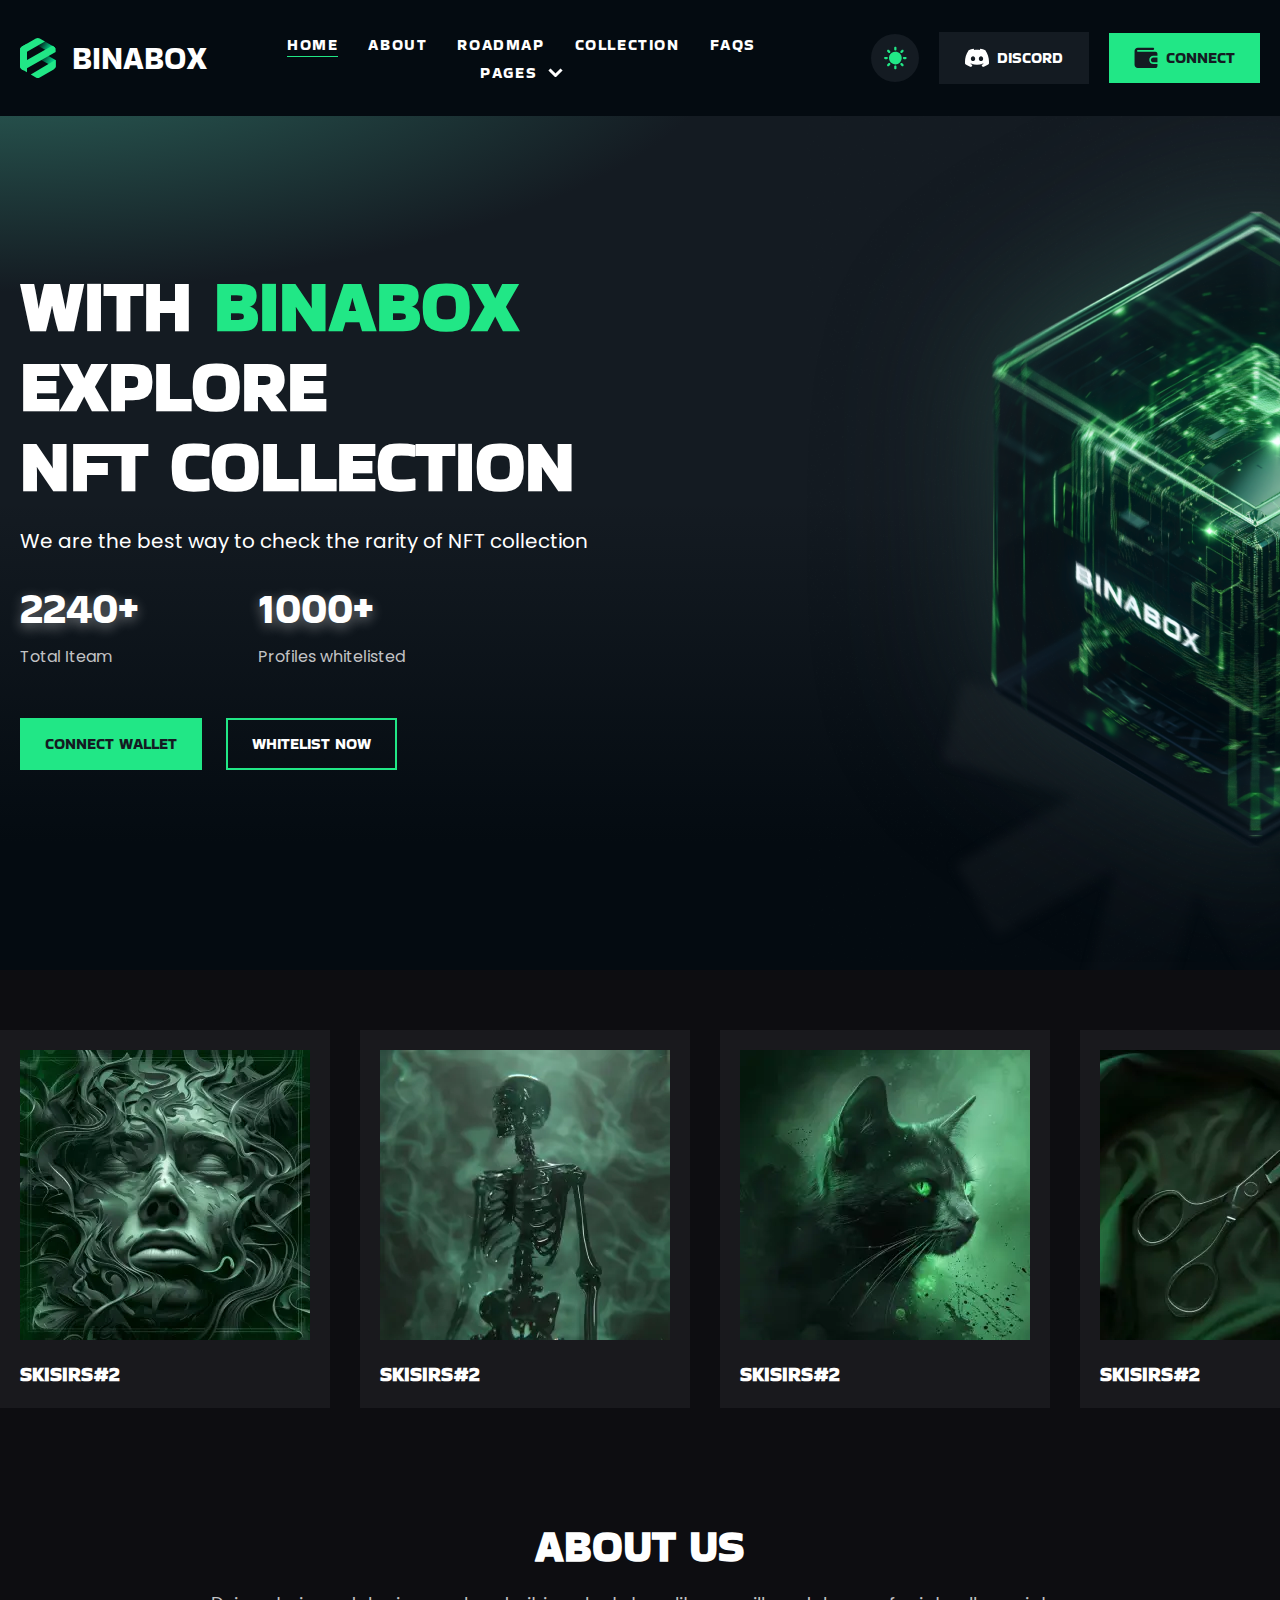
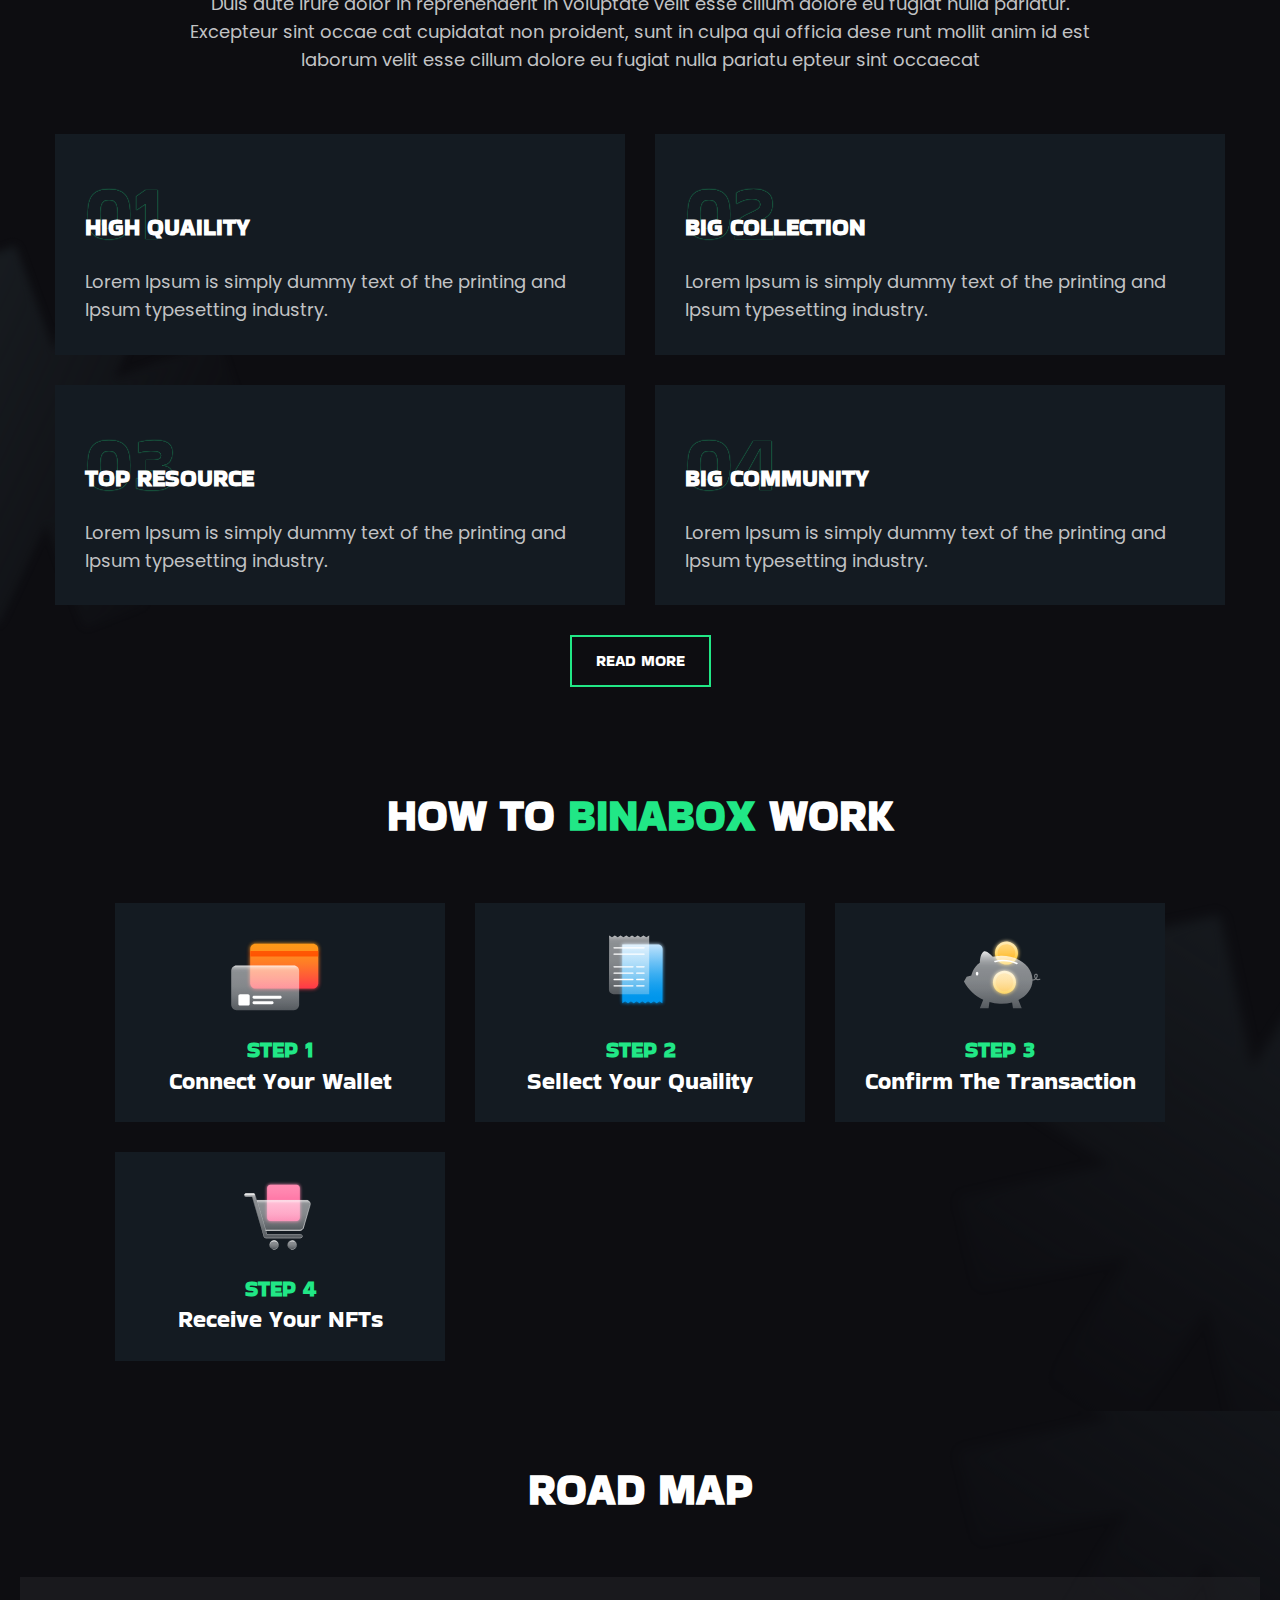
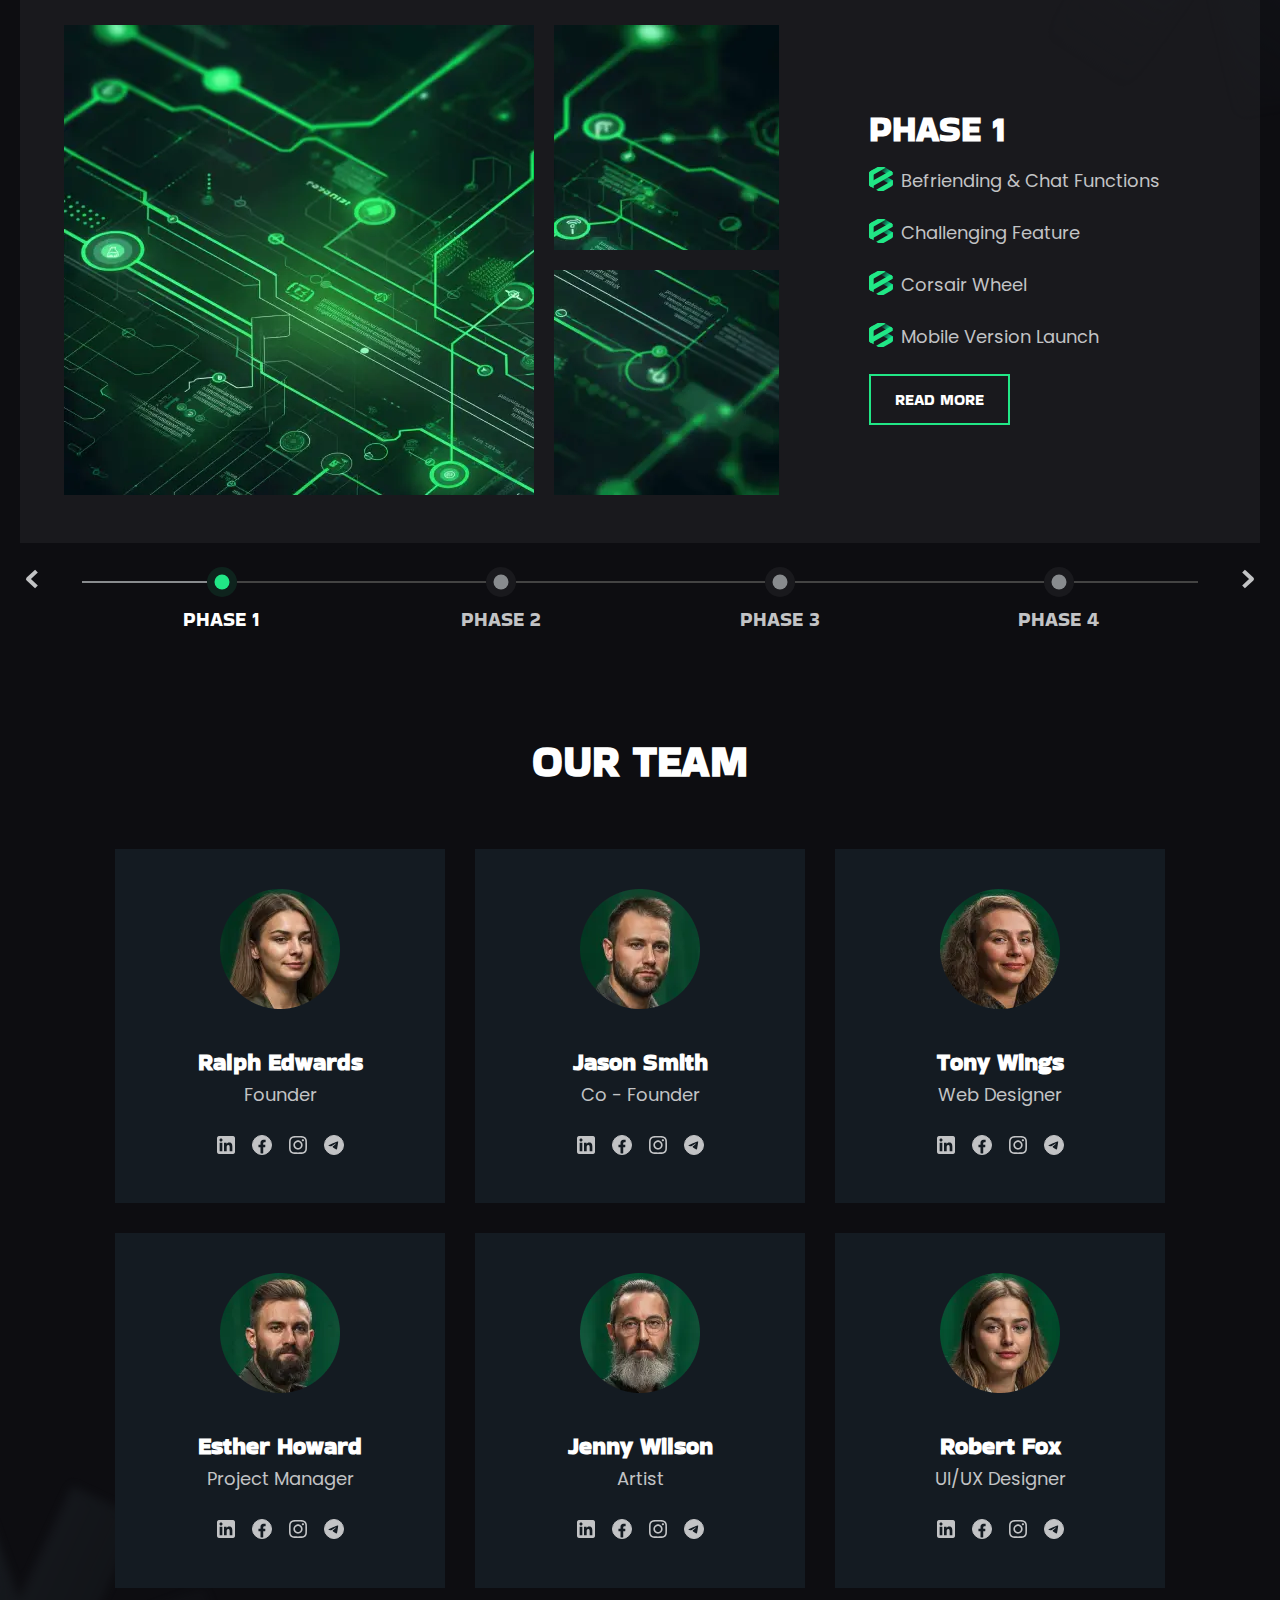
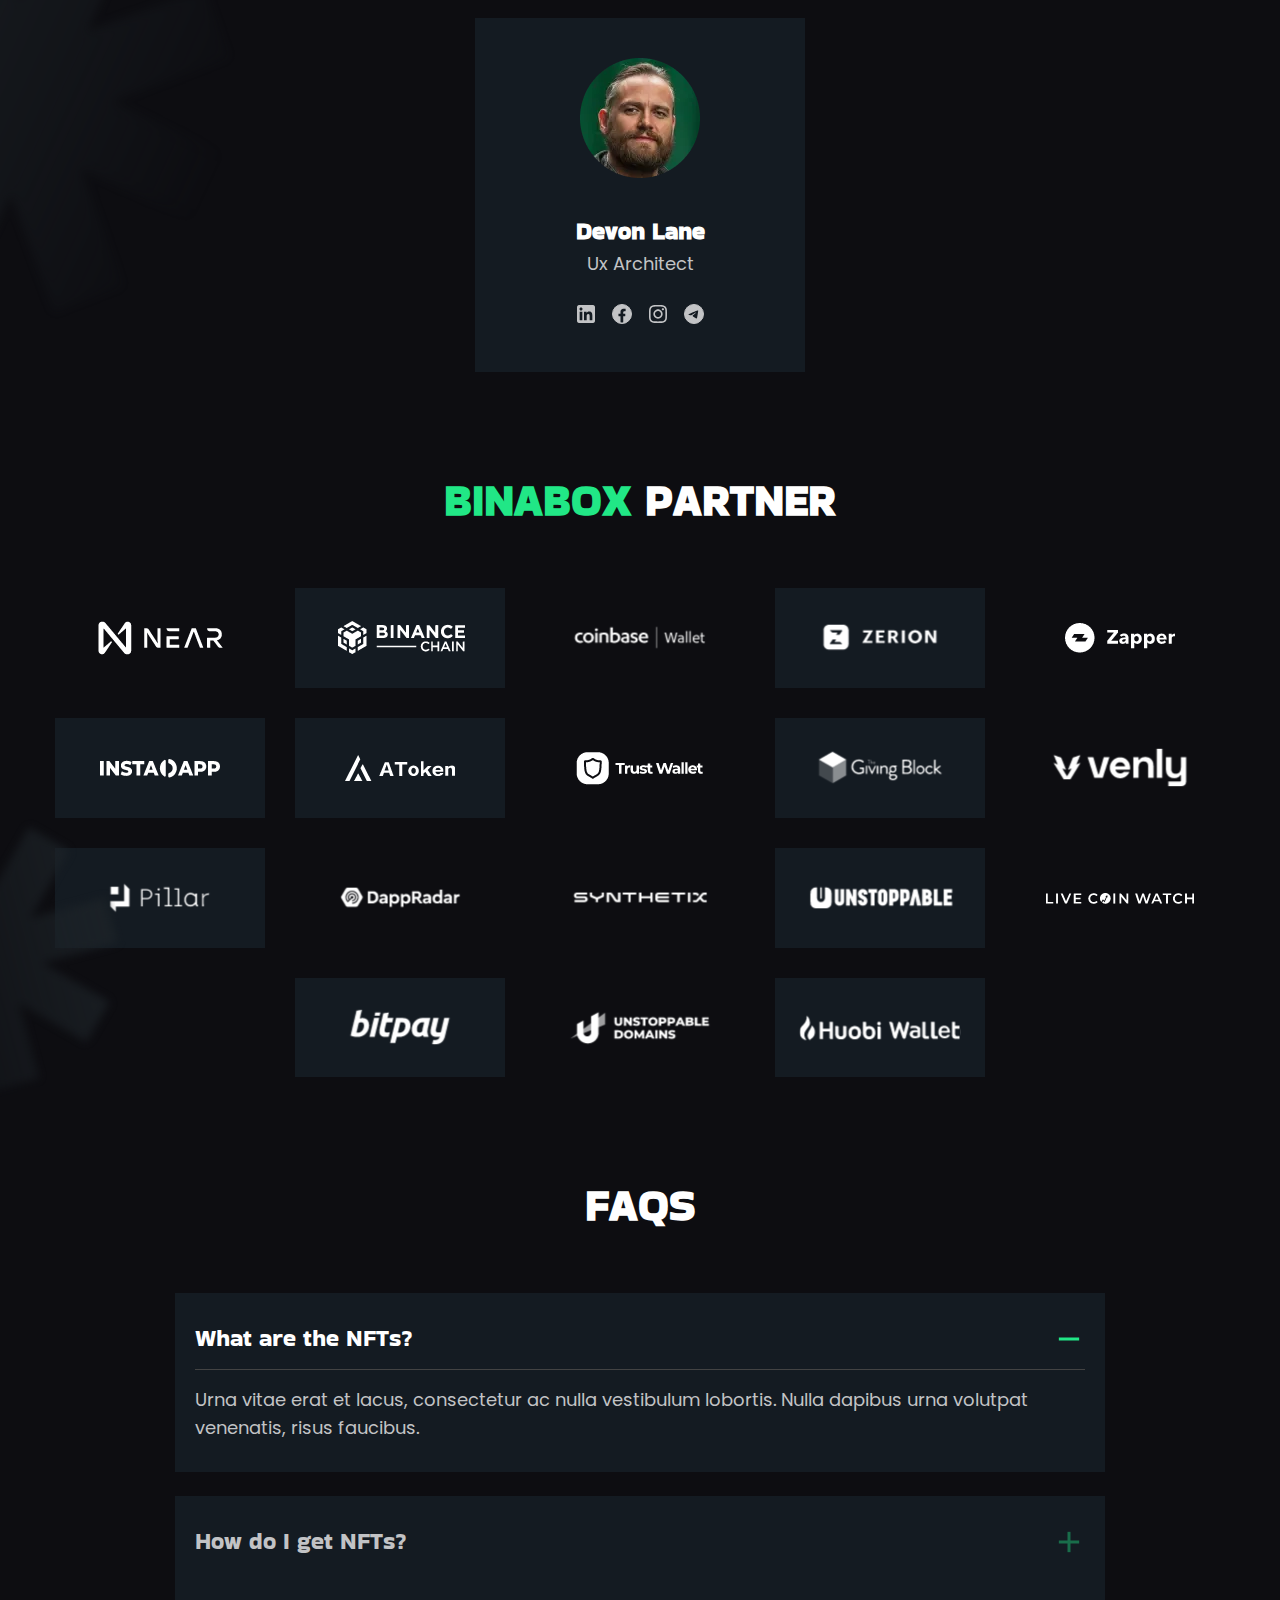
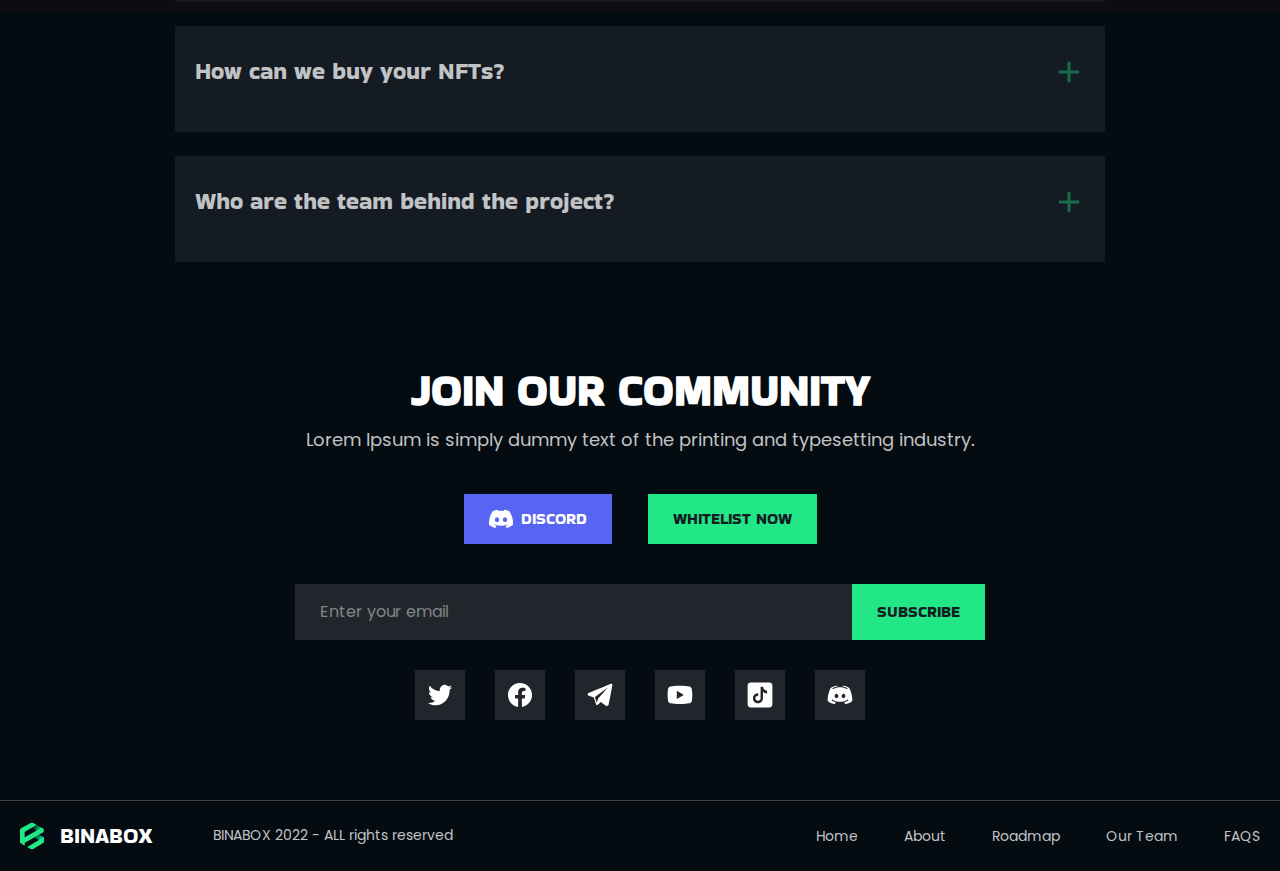
==== commit 97ace011: "Finishing styling." ====
--- a/index.html
+++ b/index.html
@@ -203,7 +203,11 @@
 
       <!-- NFT section -->
       <section class="nft-cards">
-        <a href="./catalog-item.html" title="Click to see card details">
+        <a
+          href="./catalog-item.html"
+          title="Click to see card details"
+          class="nft-card-link"
+        >
           <article class="nft-card">
             <img
               src="./img/img-nftcatalog/nft-picture1.webp"
@@ -215,7 +219,11 @@
           </article>
         </a>
 
-        <a href="./catalog-item.html" title="Click to see card details">
+        <a
+          href="./catalog-item.html"
+          title="Click to see card details"
+          class="nft-card-link"
+        >
           <article class="nft-card">
             <img
               src="./img/img-nftcatalog/nft-picture2.webp"
@@ -227,7 +235,11 @@
           </article>
         </a>
 
-        <a href="./catalog-item.html" title="Click to see card details">
+        <a
+          href="./catalog-item.html"
+          title="Click to see card details"
+          class="nft-card-link"
+        >
           <article class="nft-card">
             <img
               src="./img/img-nftcatalog/nft-picture3.webp"
@@ -239,7 +251,11 @@
           </article>
         </a>
 
-        <a href="./catalog-item.html" title="Click to see card details">
+        <a
+          href="./catalog-item.html"
+          title="Click to see card details"
+          class="nft-card-link"
+        >
           <article class="nft-card">
             <img
               src="./img/img-nftcatalog/nft-picture4.webp"
@@ -251,7 +267,11 @@
           </article>
         </a>
 
-        <a href="./catalog-item.html" title="Click to see card details">
+        <a
+          href="./catalog-item.html"
+          title="Click to see card details"
+          class="nft-card-link"
+        >
           <article class="nft-card">
             <img
               src="./img/img-nftcatalog/nft-picture5.webp"
@@ -263,7 +283,11 @@
           </article>
         </a>
 
-        <a href="./catalog-item.html" title="Click to see card details">
+        <a
+          href="./catalog-item.html"
+          title="Click to see card details"
+          class="nft-card-link"
+        >
           <article class="nft-card">
             <img
               src="./img/img-nftcatalog/nft-picture6.webp"
@@ -406,7 +430,7 @@
             </div>
           </div>
 
-          <form action="" method="get" class="roadmap-nav">
+          <form action="/" method="get" class="roadmap-nav">
             <button type="button" class="btn-roadmap">
               <svg class="icon btn-arrow" width="24" height="24">
                 <use xlink:href="sprite.svg#arrow-less"></use>
@@ -1297,7 +1321,7 @@
           </button>
         </div>
 
-        <form action="" method="post" class="home-newsletter">
+        <form action="/" method="post" class="home-newsletter">
           <label for="email" class="visually-hidden">Email:</label>
           <input
             class="newsletter-field field-validation"
--- a/css/style.css
+++ b/css/style.css
@@ -229,7 +229,7 @@
 .dropdown-content::before {
   content: "";
   position: absolute;
-  top: -20px;
+  top: -18px;
   left: 12px;
   border: 10px solid transparent;
   border-bottom-color: var(--secondary-color);
@@ -252,6 +252,7 @@
 
 .dropdown-item-link:hover {
   color: var(--btn-primary-color);
+  transition: all 0.3s ease-in-out;
 }
 
 .btn-box {
@@ -435,13 +436,17 @@
   scrollbar-width: none;
 }
 
+.nft-card-link {
+  display: block;
+  background-color: var(--article-bg-color);
+}
+
 .nft-card {
   display: flex;
   flex-direction: column;
   row-gap: 20px;
   width: 330px;
   padding: 20px;
-  background-color: var(--article-bg-color);
 }
 
 .nft-card-title {
@@ -449,6 +454,13 @@
   line-height: 1.4;
   text-align: left;
   text-transform: uppercase;
+}
+
+.nft-card-link:hover,
+.nft-card-link:active {
+  opacity: 0.5;
+  filter: invert(10%);
+  transition: all 0.3s ease-in-out;
 }
 
 /********************* About section ***********************/
@@ -904,10 +916,6 @@
   gap: 16px;
 }
 
-.team-media-item:visited {
-  opacity: 0.5;
-}
-
 .team-media-linkedin {
   fill: var(--text-color);
   border: 1px solid transparent;
@@ -923,7 +931,6 @@
 
 .team-media-facebook,
 .team-media-telegram {
-  /* fill: rgb(20, 27, 34); */
   fill: var(--secondary-color);
   background-color: var(--text-color);
   border: 1px solid var(--text-color);
@@ -1220,11 +1227,10 @@
   text-transform: capitalize;
 }
 
-.nav-pages-item:visited,
 .nav-pages-item:hover,
 .nav-pages-item:active {
   border-bottom: 1px solid var(--text-color);
-  opacity: 0.6;
+  /* opacity: 0.6; */
   transition: all 0.3s ease-in-out;
 }
 
@@ -1242,18 +1248,28 @@
   padding-top: 12px;
   display: flex;
   justify-content: center;
+  align-items: center;
+  column-gap: 8px;
   font-size: 14px;
   line-height: 1.43;
   text-transform: uppercase;
 }
 
-.breadcrumbs-item {
-  padding: 0 8px;
-}
-
-.inactive-link {
+.breadcrumbs-link {
   color: var(--inactive-color);
-  border-right: 2px solid var(--inactive-color);
+}
+
+.vertical-line::before {
+  content: "";
+  display: block;
+  width: 1.5px;
+  height: 16px;
+  background-color: var(--inactive-color);
+}
+
+.breadcrumbs-link:hover {
+  color: var(--btn-primary-color);
+  transition: all 0.3s ease-in-out;
 }
 
 /********** Catalog NFT Collection ***************************/
@@ -1294,6 +1310,7 @@
 
 .search-form {
   background-color: var(--secondary-color);
+  border: 1px solid var(--secondary-color);
   width: 280px;
   display: flex;
   align-items: center;
@@ -1310,9 +1327,33 @@
   color: var(--text-color);
 }
 
+.search-field:-webkit-autofill,
+.search-field:-webkit-autofill:hover,
+.search-field:-webkit-autofill:focus {
+  -webkit-background-clip: text;
+  -webkit-text-fill-color: var(--text-color);
+}
+
+.search-field::placeholder {
+  font-family: var(--text-font);
+  font-size: 16px;
+  line-height: 1.63;
+  color: var(--text-color);
+}
+
+.search-form:focus-within {
+  border: 1px solid rgb(65, 69, 74);
+}
+
 .search-btn {
   all: unset;
   cursor: pointer;
+}
+
+.search-btn:hover,
+.search-btn:active {
+  opacity: 0.6;
+  transition: all 0.3s ease-in-out;
 }
 
 /************ Current filter display ********************/
@@ -1355,7 +1396,8 @@
   text-transform: capitalize;
 }
 
-.current-filters-btn:hover {
+.current-filters-btn:hover,
+.current-filters-btn:active {
   opacity: 0.6;
 }
 
@@ -1377,6 +1419,10 @@
   padding: 16px 12px;
   list-style: none;
   text-transform: uppercase;
+}
+
+.nft-filter-name::marker {
+  display: none;
 }
 
 .nft-filter-name::after {
@@ -1584,6 +1630,12 @@
   height: 20px;
 }
 
+.footer-media-link:hover,
+.footer-media-link:active {
+  opacity: 0.5;
+  transition: all 0.3s ease-in-out;
+}
+
 /***************** CATALOG ITEM PAGE *****************************/
 
 /***************** NFT card item ***********************/
@@ -1737,8 +1789,10 @@
   text-transform: uppercase;
 }
 
+.nftcard-media-btn:hover,
 .nftcard-media-btn:active {
   background-color: rgba(255, 255, 255, 0.1);
+  transition: all 0.3s ease-in-out;
 }
 
 /*********** NFT cards collection section ********************/
@@ -1765,16 +1819,24 @@
   height: 48px;
 }
 
-.cat-lt-arrow {
+.cat-arrow {
   stroke-width: 2;
   stroke: rgb(255, 255, 255);
   padding-bottom: 2px;
 }
 
 .cat-gt-arrow {
-  stroke-width: 2;
+  transform: rotate(180deg);
+}
+
+.btn-nft-cat:hover {
+  background-color: var(--btn-primary-color);
+  transition: all 0.3 ease-in-out;
+}
+
+.btn-nft-cat:hover .cat-arrow {
   stroke: var(--secondary-color);
-  transform: rotate(180deg);
+  transition: all 0.3 ease-in-out;
 }
 
 /************************* FAQ Page ******************************/
@@ -1817,9 +1879,16 @@
   line-height: 1.22;
   text-transform: capitalize;
 }
+
 .contact-details {
   font-family: var(--text-font);
   color: var(--text-color);
+}
+
+.contact-details:hover,
+.contact-details:active {
+  opacity: 0.5;
+  transition: all 0.3s ease-in-out;
 }
 
 /*****************  Get in touch form section ***************/
@@ -1867,6 +1936,21 @@
   line-height: 1.63;
   border: 1px solid transparent;
   width: 100%;
+}
+
+.form-block-input:focus,
+.form-textarea:focus {
+  background-color: rgba(194, 195, 197, 0.1);
+  border: 1px solid var(--text-color);
+  outline: 1px inset var(--text-color);
+}
+
+.form-block-input:-webkit-autofill,
+.form-block-input:-webkit-autofill:hover,
+.form-block-input:-webkit-autofill:focus {
+  -webkit-background-clip: text;
+  -webkit-text-fill-color: var(--text-color);
+  -webkit-box-shadow: 0 0 0px 50px rgba(194, 195, 197, 0.1) inset;
 }
 
 .get-intouch-block input[name="name"] {
@@ -2045,11 +2129,18 @@
   right: 35px;
 }
 
+.blog-label:hover .label-deco,
+.blog-label:active .label-deco {
+  background-color: rgba(33, 231, 134, 0.5);
+  transition: all 0.3s ease-in-out;
+}
+
 .label-deco {
   padding: 8px 10px;
   font-size: 14px;
   line-height: 1.57;
   background-color: var(--btn-primary-color);
+  border: 1px solid var(--btn-primary-color);
   text-transform: uppercase;
 }
 
@@ -2057,28 +2148,25 @@
   padding-top: 25px;
   padding-bottom: 8px;
   display: flex;
-  gap: 6px;
-}
-
-.blog-author {
-  display: flex;
   align-items: center;
-  gap: 6px;
+  column-gap: 6px;
   font-size: 16px;
   line-height: 1.5;
-  color: var(--text-color);
-  text-transform: uppercase;
-}
-
-.blog-date {
-  display: flex;
-  gap: 6px;
-  padding-left: 6px;
-  font-size: 16px;
-  line-height: 1.5;
-  color: var(--text-color);
-  border-left: 1px solid var(--text-color);
-  text-transform: uppercase;
+  color: var(--inactive-color);
+  text-transform: uppercase;
+}
+
+.blog-info-line::before {
+  content: "";
+  display: block;
+  width: 1px;
+  height: 16px;
+  background-color: var(--inactive-color);
+}
+
+.blog-info {
+  display: flex;
+  column-gap: 6px;
 }
 
 .person-icon {
@@ -2118,6 +2206,22 @@
   align-items: center;
   gap: 4px;
   text-transform: uppercase;
+}
+
+.readmore-arrow {
+  fill: rgb(255, 255, 255);
+}
+
+.blogpage-card-readmore:hover,
+.blogpage-card-readmore:active {
+  color: var(--inactive-color);
+  transition: all 0.3s ease-in-out;
+}
+
+.blogpage-card-readmore:hover .readmore-arrow,
+.blogpage-card-readmore:active .readmore-arrow {
+  fill: var(--inactive-color);
+  transition: all 0.3s ease-in-out;
 }
 
 .blog-pagination {
@@ -2147,8 +2251,10 @@
   color: var(--btn-primary-color);
 }
 
-.pagination-page:hover {
+.pagination-page:hover,
+.pagination-page:active {
   background-color: var(--secondary-color);
+  transition: all 0.3s ease-in-out;
 }
 
 /*******************  Blog Article Page ***************************/
@@ -2183,24 +2289,26 @@
   padding-top: 40px;
   padding-bottom: 20px;
   display: flex;
+  align-items: center;
   gap: 12px;
   font-size: 20px;
   line-height: 1.5;
   font-family: var(--text-font);
-  color: var(--text-color);
-}
-
-.blogarticle-item,
-.blogarticle-date-item {
-  display: flex;
-  align-items: center;
+  color: var(--inactive-color);
+  text-transform: capitalize;
+}
+
+.blogarticle-line::before {
+  content: "";
+  display: block;
+  width: 1px;
+  height: 20px;
+  background-color: var(--inactive-color);
+}
+
+.blogarticle-item {
+  display: flex;
   gap: 6px;
-  text-transform: capitalize;
-}
-
-.blogarticle-date-item {
-  padding-left: 12px;
-  border-left: 1px solid var(--text-color);
 }
 
 .blog-story {
@@ -2318,6 +2426,18 @@
   text-transform: uppercase;
 }
 
+.tags:hover,
+.tags:active {
+  background-color: rgba(65, 69, 74, 0.9);
+  transition: all 0.3s ease-in-out;
+}
+
+.share:hover,
+.share:active {
+  opacity: 0.5;
+  transition: all 0.3s ease-in-out;
+}
+
 .share-icon {
   display: block;
 }
@@ -2326,6 +2446,11 @@
   padding-bottom: 60px;
   display: flex;
   justify-content: space-between;
+}
+
+.blog-mini-link:hover .content-block-text,
+.blog-mini-link:active .content-block-text {
+  color: var(--btn-primary-color);
 }
 
 .blog-article-mini {
@@ -2371,7 +2496,12 @@
 }
 
 .blog-article-form .search-form {
+  border: 1px solid var(--secondary-color);
   margin-bottom: 20px;
+}
+
+.blog-article-form .search-form:focus-within {
+  border: 1px solid rgb(65, 69, 74);
 }
 
 .blog-filters {
@@ -2407,6 +2537,12 @@
 
 /* Blog article sidebar form recent posts block */
 
+.recent-post-link:hover,
+.recent-post-link:active {
+  filter: brightness(0.6);
+  transition: all 0.3s ease-in-out;
+}
+
 .recent-post {
   display: flex;
   align-items: center;
@@ -2425,21 +2561,25 @@
 
 .recent-post-list {
   display: flex;
+  column-gap: 6px;
+  align-items: center;
   font-family: var(--text-font);
   font-size: 12px;
   line-height: 1.5;
-  color: var(--text-color);
+  color: var(--inactive-color);
   letter-spacing: 0.5px;
-}
-
-.recent-post-item {
-  padding-right: 6px;
-  text-transform: uppercase;
+  text-transform: uppercase;
+}
+
+.recent-post-line::before {
+  content: "";
+  display: block;
+  width: 1px;
+  height: 12px;
+  background-color: var(--inactive-color);
 }
 
 .recent-post-time {
-  padding-left: 6px;
-  border-left: 1px solid var(--text-color);
   text-transform: capitalize;
 }
 
@@ -2449,12 +2589,28 @@
   display: flex;
   flex-wrap: wrap;
   gap: 12px 8px;
-  padding: 20px 0 20px 24px;
+  padding: 20px 24px;
   font-family: var(--text-font);
   font-size: 12px;
   line-height: 1.5;
-  letter-spacing: 1px;
-  text-transform: uppercase;
+  letter-spacing: 0.5px;
+  text-transform: uppercase;
+}
+
+.tag {
+  display: block;
+  padding: 8px 12px;
+  font-family: var(--text-font);
+  font-size: 12px;
+  line-height: 1.5;
+  text-transform: uppercase;
+  background-color: rgba(65, 69, 74, 0.4);
+}
+
+.tag:hover,
+.tag:active {
+  background-color: rgba(65, 69, 74, 0.9);
+  transition: all 0.3s ease-in-out;
 }
 
 /*  Feedback Form in the Blog Article page */
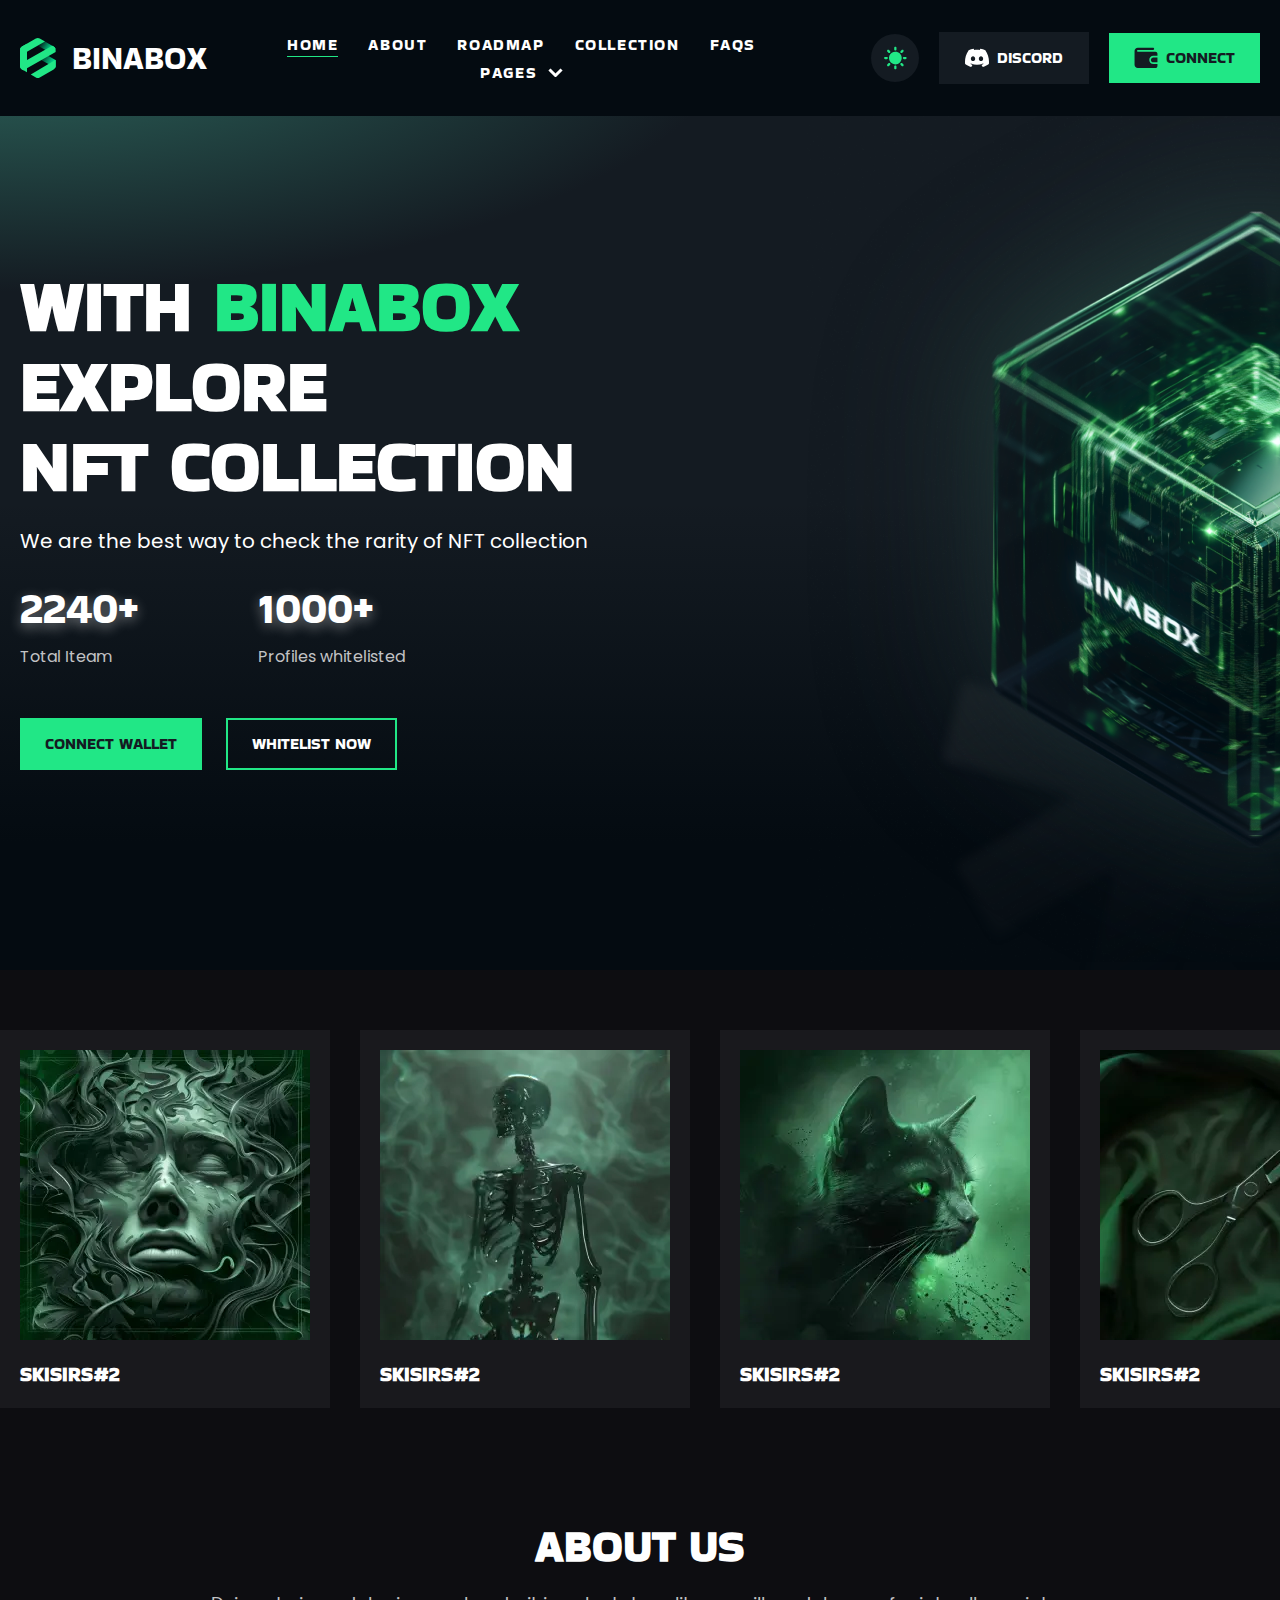
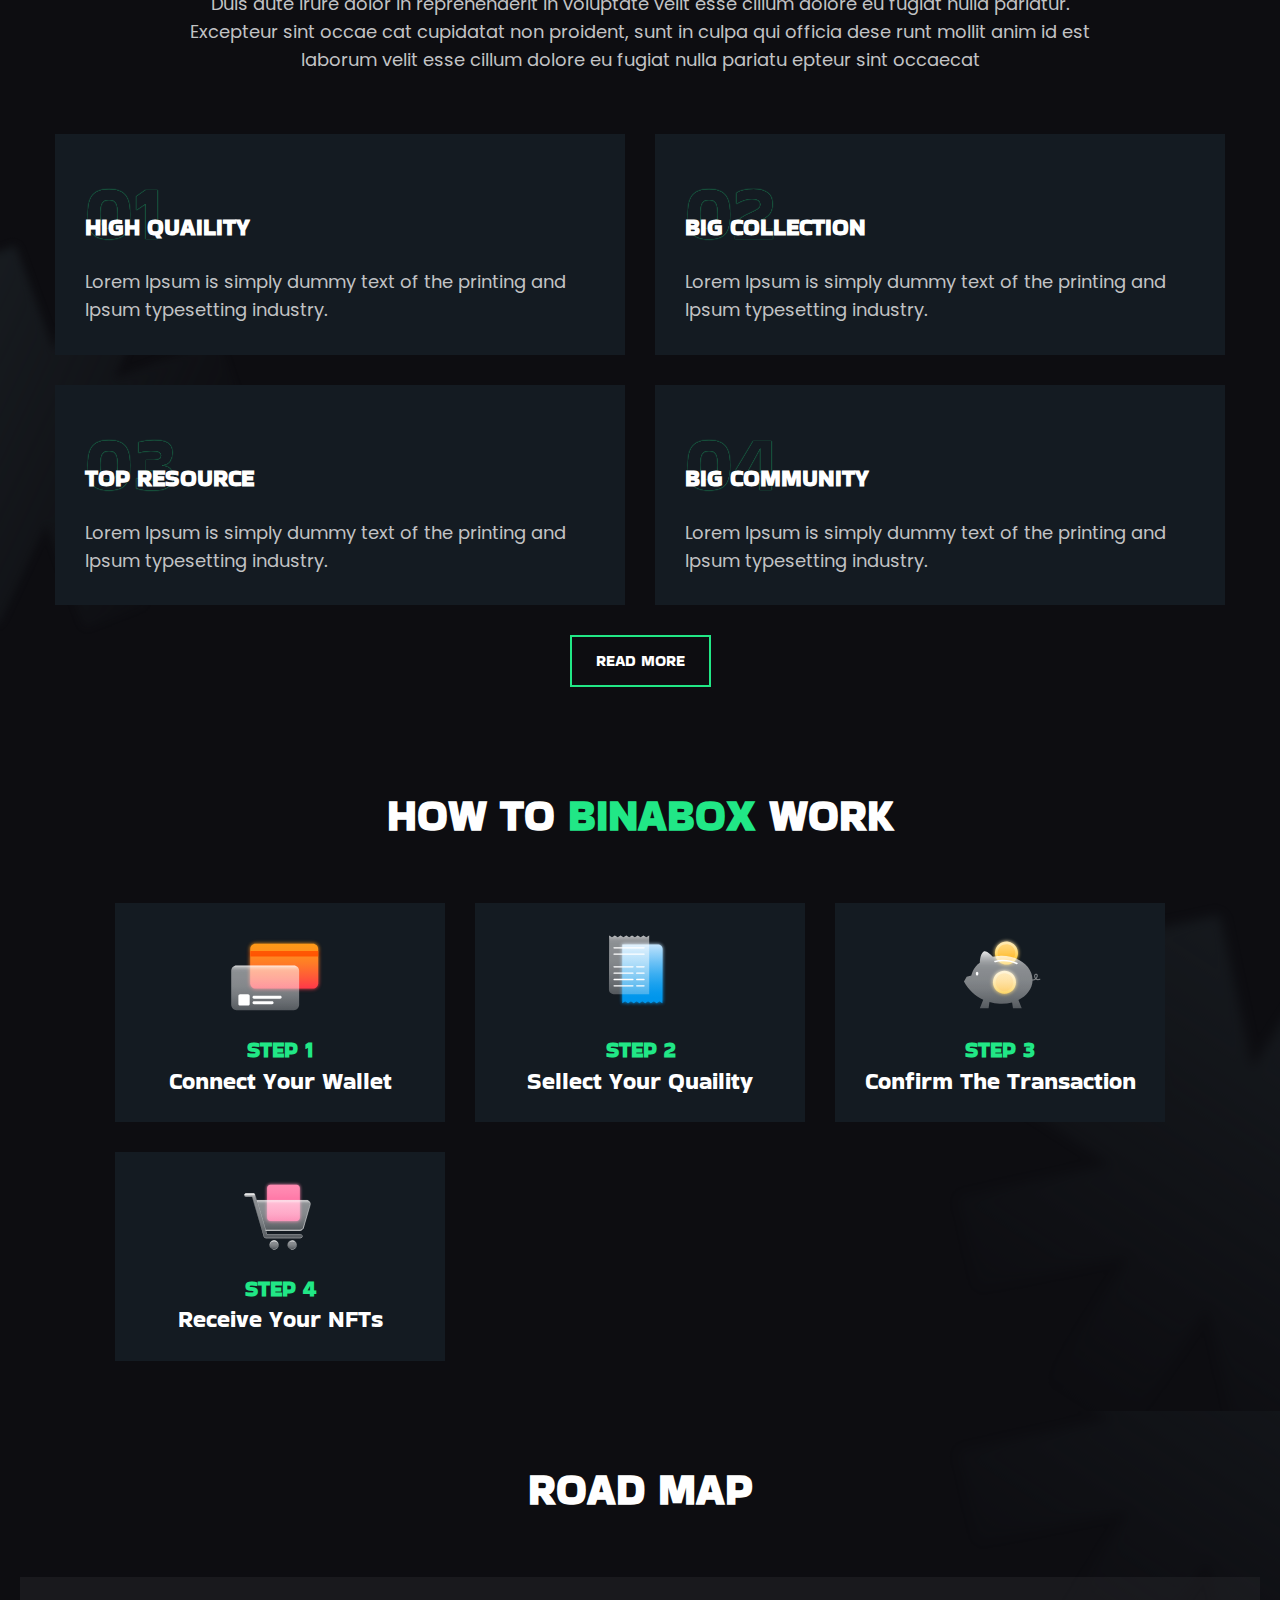
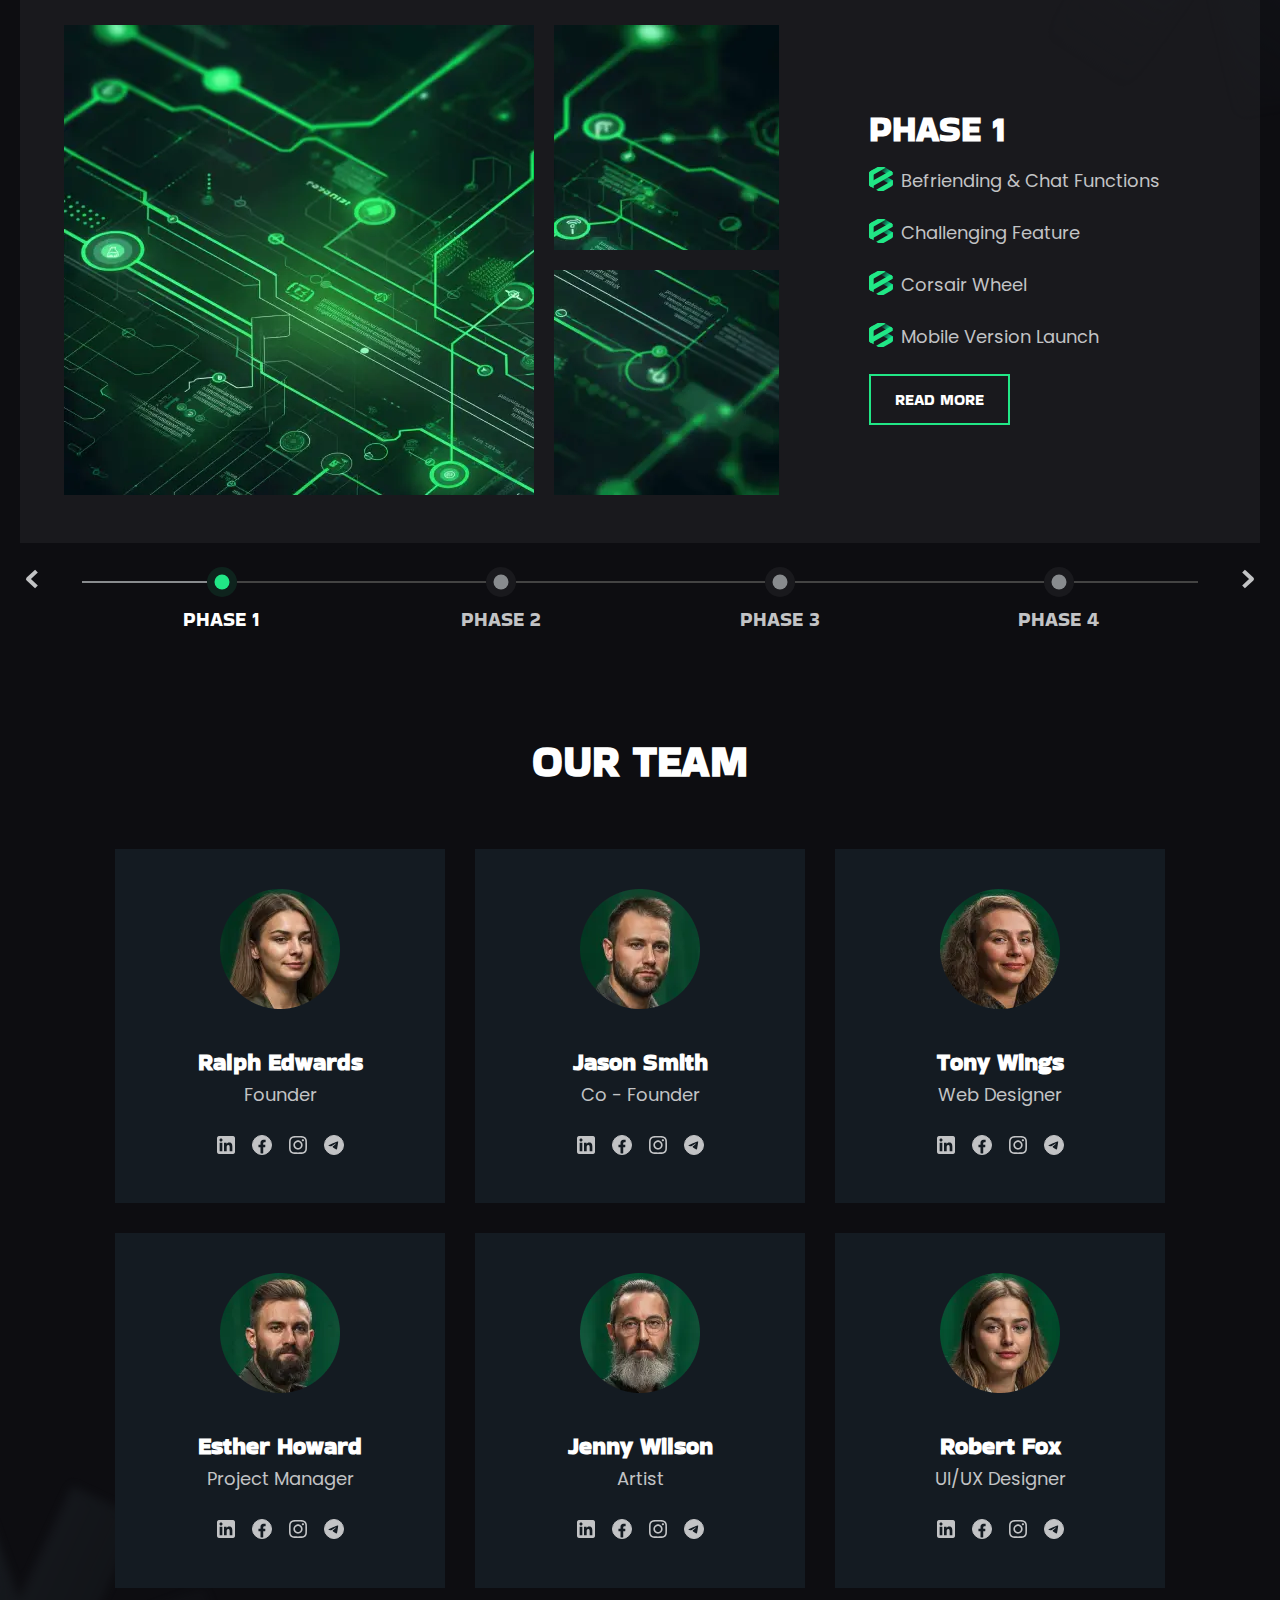
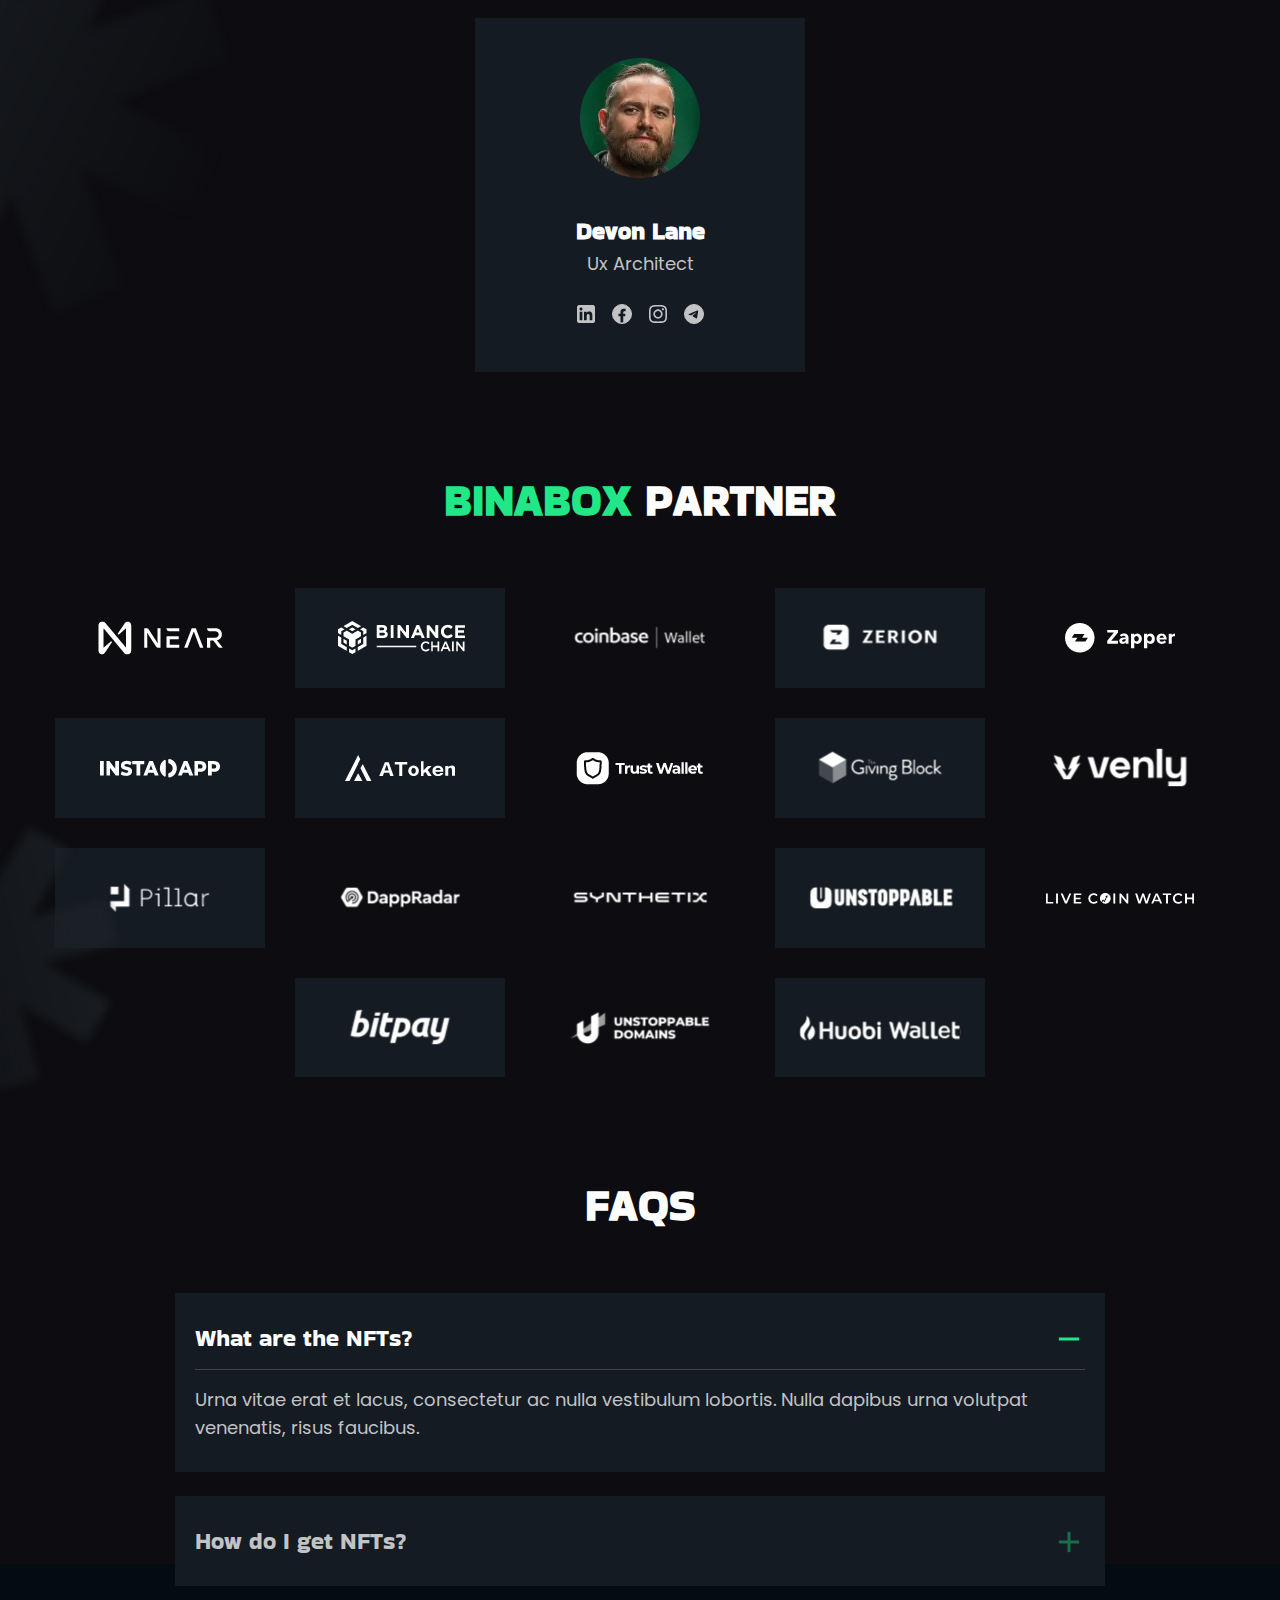
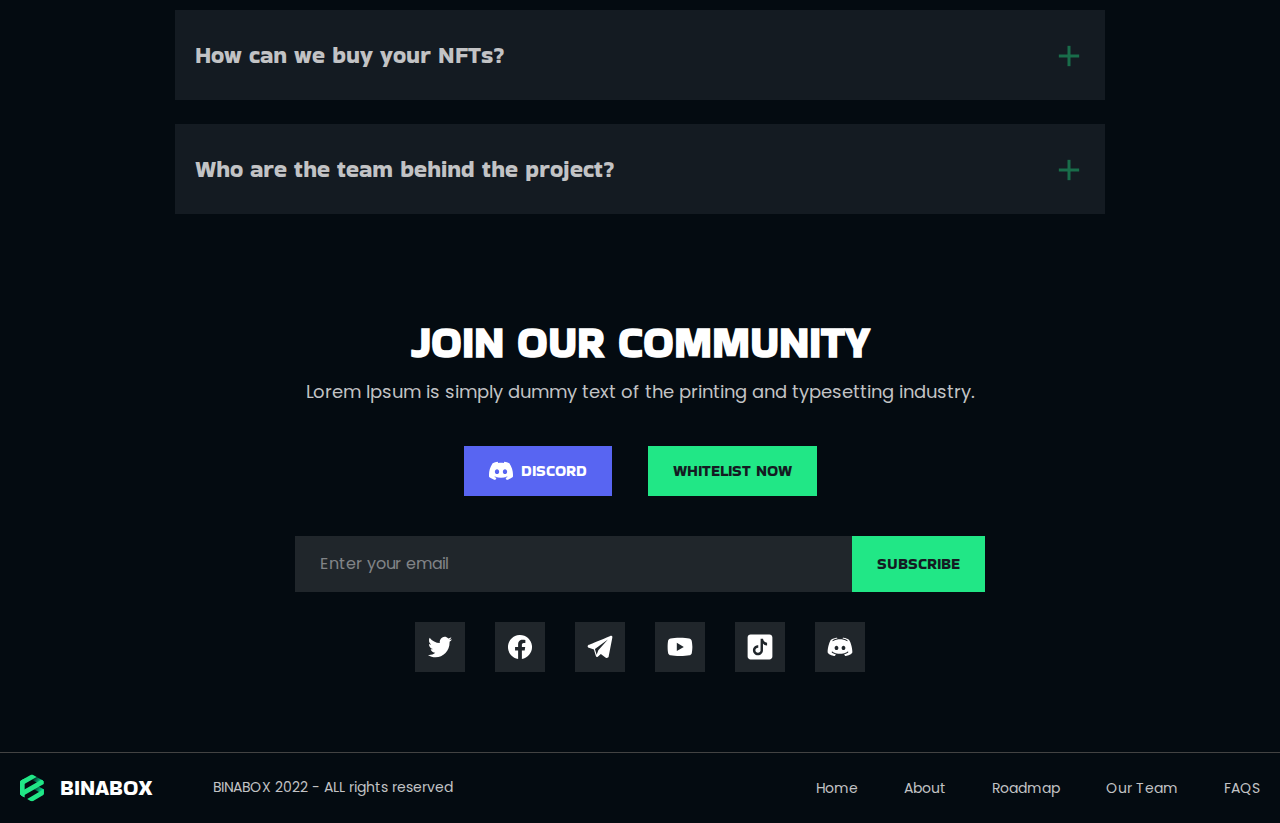
==== commit 8f38005a: "Made some fixes." ====
--- a/index.html
+++ b/index.html
@@ -368,22 +368,22 @@
           <ol class="workflow-cards">
             <li class="workflow-item hover-effect">
               <div class="step-connect"></div>
-              <h3 class="workflow-card-title"></h3>
+              <h3 class="workflow-card-title">step</h3>
               <p class="workflow-card-text">Connect Your Wallet</p>
             </li>
             <li class="workflow-item hover-effect">
               <div class="step-select"></div>
-              <h3 class="workflow-card-title"></h3>
+              <h3 class="workflow-card-title">step</h3>
               <p class="workflow-card-text">Sellect Your Quaility</p>
             </li>
             <li class="workflow-item hover-effect">
               <div class="step-confirm"></div>
-              <h3 class="workflow-card-title"></h3>
+              <h3 class="workflow-card-title">step</h3>
               <p class="workflow-card-text">Confirm the Transaction</p>
             </li>
             <li class="workflow-item hover-effect">
               <div class="step-receive"></div>
-              <h3 class="workflow-card-title"></h3>
+              <h3 class="workflow-card-title">step</h3>
               <p class="workflow-card-text">Receive Your NFTs</p>
             </li>
           </ol>
@@ -448,11 +448,11 @@
                   class="visually-hidden roadmap-input active"
                 />
                 <label for="phase-1" class="roadmap-label">
-                  <div class="progress-line">
+                  <span class="progress-line">
                     <svg class="icon elipse-default" width="30" height="30">
                       <use xlink:href="sprite.svg#elipse-default"></use>
                     </svg>
-                  </div>
+                  </span>
                   <span>PHASE</span>
                 </label>
               </li>
@@ -466,11 +466,11 @@
                   class="visually-hidden roadmap-input"
                 />
                 <label for="phase-2" class="roadmap-label">
-                  <div class="progress-line">
+                  <span class="progress-line">
                     <svg class="icon elipse-default" width="30" height="30">
                       <use xlink:href="sprite.svg#elipse-default"></use>
                     </svg>
-                  </div>
+                  </span>
                   PHASE
                 </label>
               </li>
@@ -484,11 +484,11 @@
                   class="visually-hidden roadmap-input"
                 />
                 <label for="phase-3" class="roadmap-label">
-                  <div class="progress-line">
+                  <span class="progress-line">
                     <svg class="icon elipse-default" width="30" height="30">
                       <use xlink:href="sprite.svg#elipse-default"></use>
                     </svg>
-                  </div>
+                  </span>
                   PHASE
                 </label>
               </li>
@@ -502,11 +502,11 @@
                   class="visually-hidden roadmap-input"
                 />
                 <label for="phase-4" class="roadmap-label">
-                  <div class="progress-line">
+                  <span class="progress-line">
                     <svg class="icon elipse-default" width="30" height="30">
                       <use xlink:href="sprite.svg#elipse-default"></use>
                     </svg>
-                  </div>
+                  </span>
                   PHASE
                 </label>
               </li>
@@ -1310,13 +1310,18 @@
             href="https://discord.com"
             target="_blank"
             class="btn-basic btn-media"
+            title="Join us on Discord"
           >
             <svg class="icon discord-btn" width="24" height="24">
               <use xlink:href="sprite.svg#discord-btn"></use>
             </svg>
             DISCORD
           </a>
-          <button class="btn-basic btn-light" type="button">
+          <button
+            class="btn-basic btn-light"
+            type="button"
+            title="Access whitelist"
+          >
             WHITELIST NOW
           </button>
         </div>
@@ -1333,7 +1338,13 @@
             required
             pattern="[a-z0-9._%+\-]+@[a-z0-9.\-]+\.[a-z]{2,}$"
           />
-          <button class="btn-light btn-basic" type="submit">subscribe</button>
+          <button
+            class="btn-light btn-basic"
+            type="submit"
+            title="Subscribe to Our Newsletter for Updates"
+          >
+            subscribe
+          </button>
         </form>
 
         <!-- Social List -->
@@ -1409,7 +1420,7 @@
         </ul>
       </section>
 
-      <section class="footer-border">
+      <div class="footer-border">
         <nav class="footer-nav wrapper">
           <div class="footer-logo-box">
             <a class="footer-logo">
@@ -1447,7 +1458,7 @@
             </ul>
           </nav>
         </nav>
-      </section>
+      </div>
     </footer>
   </body>
 </html>
--- a/css/style.css
+++ b/css/style.css
@@ -7,6 +7,7 @@
   --inactive-color: rgb(136, 139, 142);
   --text-font: "Poppins", "Helvetica Neue", Arial, sans-serif;
   --btn-header-font: "Bakbak One", "Arial Black", Arial, sans-serif;
+  --transition-effect: 0.3s ease-in-out;
   scroll-behavior: smooth;
 }
 
@@ -83,11 +84,12 @@
   display: inline-flex;
   background-color: rgb(88, 101, 242);
   border: 1px solid rgb(88, 101, 242);
-  transition: all 0.3s ease-in-out;
+  transition: background var(--transition-effect);
 }
 
 .btn-media:hover,
-.btn-media:active {
+.btn-media:active,
+.btn-media:focus {
   background-color: rgba(88, 101, 242, 0.5);
 }
 
@@ -98,13 +100,13 @@
   background-color: var(--btn-primary-color);
   color: var(--secondary-color);
   font-family: var(--btn-header-font);
-  transition: all 0.3s ease-in-out;
+  transition: background var(--transition-effect);
 }
 
 .btn-light:hover,
-.btn-light:active {
+.btn-light:active,
+.btn-light:focus {
   background-color: rgba(33, 231, 134, 0.5);
-  border: 1px solid var(--btn-primary-color);
 }
 
 .btn-border {
@@ -112,11 +114,12 @@
   background-color: inherit;
   color: rgb(255, 255, 255);
   font-family: var(--btn-header-font);
-  transition: all 0.3s ease-in-out;
+  transition: background var(--transition-effect);
 }
 
 .btn-border:hover,
-.btn-border:active {
+.btn-border:active,
+.btn-border:focus {
   background-color: rgba(33, 231, 134, 0.2);
 }
 
@@ -161,6 +164,13 @@
   gap: 0 16px;
   text-transform: uppercase;
   cursor: pointer;
+  transition: filter var(--transition-effect);
+}
+
+.logo-block:hover,
+.logo-block:active,
+.logo-block:focus {
+  filter: drop-shadow(0 0 5px rgba(255, 255, 255, 0.5));
 }
 
 /************* Header navigation styles *******************/
@@ -182,6 +192,7 @@
   line-height: 1.5;
   letter-spacing: 0.1em;
   text-transform: uppercase;
+  transition: border var(--transition-effect);
 }
 
 .nav-menu-item.active .nav-menu-name {
@@ -189,10 +200,9 @@
 }
 
 .nav-menu-item:hover .nav-menu-name,
-.nav-menu-item:focus,
-.nav-menu-item:active .nav-menu-name {
+.nav-menu-item:active .nav-menu-name,
+.nav-menu-item:focus .nav-menu-name {
   border-bottom: 1px solid var(--btn-primary-color);
-  transition: all 0.3s ease-in-out;
 }
 
 .nav-dropdown-item {
@@ -205,10 +215,12 @@
   vertical-align: middle;
   margin-left: 4px;
   padding-bottom: 4px;
-  transition: all 0.3s ease-in-out;
-}
-
-.nav-dropdown-item:hover .arrow-down {
+  transition: var(--transition-effect);
+}
+
+.nav-menu-item:hover .arrow-down,
+.nav-menu-item:active .arrow-down,
+.nav-menu-item:focus .arrow-down {
   transform: rotateX(180deg);
   margin-bottom: 4px;
 }
@@ -250,9 +262,14 @@
   text-transform: capitalize;
 }
 
-.dropdown-item-link:hover {
+.dropdown-item-link {
+  transition: color var(--transition-effect);
+}
+
+.dropdown-item-link:hover,
+.dropdown-item-link:active,
+.dropdown-item-link:focus {
   color: var(--btn-primary-color);
-  transition: all 0.3s ease-in-out;
 }
 
 .btn-box {
@@ -271,7 +288,7 @@
   width: 48px;
   height: 48px;
   cursor: pointer;
-  transition: color 0.3s ease-in-out;
+  transition: all var(--transition-effect);
 }
 
 .darkmode-toggle:checked + .switch-mode::before {
@@ -285,13 +302,13 @@
   display: flex;
   border: 2px solid var(--secondary-color);
   background-color: var(--secondary-color);
-  transition: all 0.3s ease-in-out;
+  transition: background var(--transition-effect);
 }
 
 .btn-media-header:hover,
-.btn-media-header:active {
+.btn-media-header:active,
+.btn-media-header:focus {
   background-color: rgb(35, 46, 57);
-  border: 2px solid var(--secondary-color);
 }
 
 /**************** Hero section **************************/
@@ -317,17 +334,18 @@
 
 .hero-section::before {
   content: " ";
+  display: inline-block;
   width: 496px;
   height: 496px;
-  display: inline-block;
-  background-image: url("../img/bg-s/star-big.svg");
-  background-size: 496px;
-  background-repeat: no-repeat;
-  transform: rotate(-30deg);
   position: absolute;
+  mask-image: url(../img/bg-s/star-big.svg),
+    linear-gradient(to bottom, rgb(29, 35, 40) 0%, rgba(29, 35, 40, 0) 100%);
+  mask-composite: intersect;
+  mask-size: contain;
   right: -150px;
   bottom: -60px;
-  opacity: 70%;
+  transform: rotate(-30deg);
+  background-color: rgb(29, 35, 40);
 }
 
 .hero-box {
@@ -374,7 +392,7 @@
 .hero-counter {
   display: grid;
   grid-template-columns: repeat(2, 1fr);
-  grid-template-rows: repeat(1fr 0.4fr);
+  grid-template-rows: 1fr 0.4fr;
   grid-template-areas:
     "hero-total  hero-profiles"
     "hero-total-tx hero-profiles-tx";
@@ -439,6 +457,14 @@
 .nft-card-link {
   display: block;
   background-color: var(--article-bg-color);
+  transition: all var(--transition-effect);
+}
+
+.nft-card-link:hover,
+.nft-card-link:active,
+.nft-card-link:focus {
+  opacity: 0.5;
+  filter: invert(10%);
 }
 
 .nft-card {
@@ -454,13 +480,6 @@
   line-height: 1.4;
   text-align: left;
   text-transform: uppercase;
-}
-
-.nft-card-link:hover,
-.nft-card-link:active {
-  opacity: 0.5;
-  filter: invert(10%);
-  transition: all 0.3s ease-in-out;
 }
 
 /********************* About section ***********************/
@@ -575,7 +594,7 @@
     )
     1;
   opacity: 0;
-  transition: all 0.3s ease-in-out;
+  transition: var(--transition-effect);
 }
 
 .hover-effect::after {
@@ -586,7 +605,7 @@
     )
     1;
   opacity: 0;
-  transition: all 0.3s ease-in-out;
+  transition: opacity var(--transition-effect);
 }
 
 .hover-effect:hover::before,
@@ -652,8 +671,8 @@
   text-transform: uppercase;
 }
 
-.workflow-card-title::before {
-  content: "step " counter(count);
+.workflow-card-title::after {
+  content: " " counter(count);
 }
 
 .step-connect::before {
@@ -778,15 +797,16 @@
   border: none;
 }
 
-.btn-roadmap:hover .btn-arrow,
-.btn-roadmap:active .btn-arrow {
-  stroke: var(--btn-primary-color);
-  transition: all 0.3s ease-in-out;
-}
-
 .btn-arrow {
   stroke: var(--text-color);
   stroke-width: 4;
+  transition: stroke var(--transition-effect);
+}
+
+.btn-roadmap:hover .btn-arrow,
+.btn-roadmap:active .btn-arrow,
+.btn-roadmap:focus .btn-arrow {
+  stroke: var(--btn-primary-color);
 }
 
 .btn-arrow-reverse {
@@ -920,13 +940,15 @@
   fill: var(--text-color);
   border: 1px solid transparent;
   border-radius: 3px;
-}
-
-.team-media-item:hover .team-media-linkedin {
+  transition: all var(--transition-effect);
+}
+
+.team-media-item:hover .team-media-linkedin,
+.team-media-item:active .team-media-linkedin,
+.team-media-item:focus .team-media-linkedin {
   background-color: var(--text-color);
   fill: var(--secondary-color);
   border: 1px solid var(--text-color);
-  transition: all 0.3s ease-in-out;
 }
 
 .team-media-facebook,
@@ -935,25 +957,31 @@
   background-color: var(--text-color);
   border: 1px solid var(--text-color);
   border-radius: 50%;
+  transition: all var(--transition-effect);
 }
 
 .team-media-item:hover .team-media-facebook,
-.team-media-item:hover .team-media-telegram {
+.team-media-item:active .team-media-facebook,
+.team-media-item:focus .team-media-facebook,
+.team-media-item:hover .team-media-telegram,
+.team-media-item:active .team-media-telegram,
+.team-media-item:focus .team-media-telegram {
   fill: var(--text-color);
   background-color: var(--secondary-color);
-  transition: all 0.3s ease-in-out;
 }
 
 .team-media-instargam {
   fill: var(--text-color);
   border: 1px solid transparent;
   border-radius: 5px;
-}
-
-.team-media-item:hover .team-media-instargam {
+  transition: all var(--transition-effect);
+}
+
+.team-media-item:hover .team-media-instargam,
+.team-media-item:active .team-media-instargam,
+.team-media-item:focus .team-media-instargam {
   fill: var(--secondary-color);
   background-color: var(--text-color);
-  transition: all 0.3s ease-in-out;
 }
 
 /****************** Partners section ***********************/
@@ -1021,6 +1049,13 @@
   background-color: var(--secondary-color);
   padding: 30px 20px;
   max-width: 930px;
+  transition: background var(--transition-effect);
+}
+
+.faqs-card:not([open]):hover,
+.faqs-card:not([open]):active,
+.faqs-card:not([open]):focus {
+  background-color: rgb(16, 21, 26);
 }
 
 .faqs-card:not(:last-child) {
@@ -1030,9 +1065,14 @@
 .faqs-name {
   font-size: 24px;
   line-height: 1.25;
-  padding-bottom: 16px;
   color: rgb(194, 195, 197);
   list-style: none;
+  cursor: pointer;
+}
+
+.faqs-name::-webkit-details-marker,
+.faqs-name::marker {
+  display: none;
 }
 
 .faqs-name::first-letter,
@@ -1057,6 +1097,7 @@
   font-family: var(--text-font);
   color: var(--text-color);
   border-top: 1px solid rgb(67, 67, 67);
+  margin-top: 16px;
   padding-top: 16px;
 }
 
@@ -1118,6 +1159,11 @@
   color: var(--text-color);
   font-size: 16px;
   line-height: 1.63;
+}
+
+.newsletter-field:hover {
+  background-color: rgba(194, 195, 197, 0.1);
+  transition: background var(--transition-effect);
 }
 
 .newsletter-field:focus {
@@ -1168,13 +1214,14 @@
   width: 50px;
   height: 50px;
   padding: 12px 10px;
+  transition: all var(--transition-effect);
 }
 
 .network-item:hover,
-.network-item:active {
+.network-item:active,
+.network-item:focus {
   background-color: rgba(194, 195, 197, 0.05);
   box-shadow: inset 0 0 0 1px rgba(194, 195, 197, 0.15);
-  transition: all 0.3s ease-in-out;
 }
 
 /*************** footer-nav section *********************/
@@ -1202,6 +1249,13 @@
   gap: 16px;
   text-transform: uppercase;
   cursor: pointer;
+  transition: filter var(--transition-effect);
+}
+
+.footer-logo:hover,
+.footer-logo:active,
+.footer-logo:focus {
+  filter: drop-shadow(0 0 5px rgba(255, 255, 255, 0.5));
 }
 
 .footer-copyright-text {
@@ -1225,13 +1279,17 @@
   font-size: 14px;
   line-height: 1.57;
   text-transform: capitalize;
+  transition: color var(--transition-effect);
+}
+
+.nav-pages-item:visited {
+  color: rgb(136, 136, 137);
 }
 
 .nav-pages-item:hover,
-.nav-pages-item:active {
-  border-bottom: 1px solid var(--text-color);
-  /* opacity: 0.6; */
-  transition: all 0.3s ease-in-out;
+.nav-pages-item:active,
+.nav-pages-item:focus {
+  color: rgba(194, 195, 197, 0.5);
 }
 
 /************************* CATALOG Page **************************/
@@ -1257,6 +1315,7 @@
 
 .breadcrumbs-link {
   color: var(--inactive-color);
+  transition: color var(--transition-effect);
 }
 
 .vertical-line::before {
@@ -1267,9 +1326,10 @@
   background-color: var(--inactive-color);
 }
 
-.breadcrumbs-link:hover {
+.breadcrumbs-link:hover,
+.breadcrumbs-link:active,
+.breadcrumbs-link:focus {
   color: var(--btn-primary-color);
-  transition: all 0.3s ease-in-out;
 }
 
 /********** Catalog NFT Collection ***************************/
@@ -1309,23 +1369,42 @@
 /*********** Search form ***********/
 
 .search-form {
-  background-color: var(--secondary-color);
-  border: 1px solid var(--secondary-color);
   width: 280px;
   display: flex;
   align-items: center;
-  padding: 12px 20px 10px 24px;
+  position: relative;
 }
 
 .search-field {
   all: unset;
-  height: 100%;
+  padding: 12px 20px 10px 24px;
   width: 100%;
   font-family: var(--text-font);
   font-size: 16px;
   line-height: 1.63;
   color: var(--text-color);
-}
+  background-color: var(--secondary-color);
+  border: 2px solid var(--secondary-color);
+}
+
+.search-field::-webkit-search-cancel-button {
+  position: relative;
+  padding-right: 5px;
+  padding-left: 20px;
+  top: 10px;
+  -webkit-appearance: none;
+  height: 24px;
+  width: 24px;
+  mask-image: url("../img/icons/plus.svg");
+  background-color: var(--text-color);
+  mask-repeat: no-repeat;
+  mask-size: 24px;
+  transform: rotate(45deg);
+}
+
+/* .search-field:hover  {
+  color: rgba(194, 195, 197, 0.5);
+} */
 
 .search-field:-webkit-autofill,
 .search-field:-webkit-autofill:hover,
@@ -1341,19 +1420,29 @@
   color: var(--text-color);
 }
 
-.search-form:focus-within {
-  border: 1px solid rgb(65, 69, 74);
+.search-field:hover {
+  background-color: rgba(20, 27, 34, 0.5);
+  transition: background var(--transition-effect);
+}
+
+.search-field:focus {
+  border: 2px solid rgb(65, 69, 74);
+  background-color: rgba(20, 27, 34, 0.5);
 }
 
 .search-btn {
   all: unset;
   cursor: pointer;
+  transition: var(--transition-effect);
+  position: absolute;
+  right: 20px;
+  top: 14px;
 }
 
 .search-btn:hover,
-.search-btn:active {
+.search-btn:active,
+.search-btn:focus {
   opacity: 0.6;
-  transition: all 0.3s ease-in-out;
 }
 
 /************ Current filter display ********************/
@@ -1394,10 +1483,12 @@
   font-size: 14px;
   line-height: 1.57;
   text-transform: capitalize;
+  transition: opacity var(--transition-effect);
 }
 
 .current-filters-btn:hover,
-.current-filters-btn:active {
+.current-filters-btn:active,
+.current-filters-btn:focus {
   opacity: 0.6;
 }
 
@@ -1453,6 +1544,10 @@
   margin-bottom: 6px;
   display: flex;
   align-items: center;
+}
+
+.catalog-checkbox-label {
+  cursor: pointer;
 }
 
 .catalog-checkbox + label::before {
@@ -1577,6 +1672,13 @@
   line-height: 1.4;
   padding-bottom: 12px;
   text-transform: uppercase;
+  transition: filter var(--transition-effect);
+}
+
+.footer-cat-logo:hover,
+.footer-cat-logo:active,
+.footer-cat-logo:focus {
+  filter: drop-shadow(0 0 5px rgba(255, 255, 255, 0.5));
 }
 
 .catalog-footer-text {
@@ -1630,10 +1732,14 @@
   height: 20px;
 }
 
+.footer-media-link {
+  transition: opacity var(--transition-effect);
+}
+
 .footer-media-link:hover,
-.footer-media-link:active {
+.footer-media-link:active,
+.footer-media-link:focus {
   opacity: 0.5;
-  transition: all 0.3s ease-in-out;
 }
 
 /***************** CATALOG ITEM PAGE *****************************/
@@ -1787,12 +1893,13 @@
   line-height: 1.5;
   flex-basis: 290px;
   text-transform: uppercase;
+  transition: background var(--transition-effect);
 }
 
 .nftcard-media-btn:hover,
-.nftcard-media-btn:active {
+.nftcard-media-btn:active,
+.nftcard-media-btn:focus {
   background-color: rgba(255, 255, 255, 0.1);
-  transition: all 0.3s ease-in-out;
 }
 
 /*********** NFT cards collection section ********************/
@@ -1817,26 +1924,30 @@
 .btn-nft-cat {
   width: 48px;
   height: 48px;
+  transition: var(--transition-effect);
 }
 
 .cat-arrow {
   stroke-width: 2;
   stroke: rgb(255, 255, 255);
   padding-bottom: 2px;
+  transition: all var(--transition-effect);
 }
 
 .cat-gt-arrow {
   transform: rotate(180deg);
 }
 
-.btn-nft-cat:hover {
+.btn-nft-cat:hover,
+.btn-nft-cat:active,
+.btn-nft-cat:focus {
   background-color: var(--btn-primary-color);
-  transition: all 0.3 ease-in-out;
-}
-
-.btn-nft-cat:hover .cat-arrow {
+}
+
+.btn-nft-cat:hover .cat-arrow,
+.btn-nft-cat:active .cat-arrow,
+.btn-nft-cat:focus .cat-arrow {
   stroke: var(--secondary-color);
-  transition: all 0.3 ease-in-out;
 }
 
 /************************* FAQ Page ******************************/
@@ -1883,12 +1994,13 @@
 .contact-details {
   font-family: var(--text-font);
   color: var(--text-color);
+  transition: opacity var(--transition-effect);
 }
 
 .contact-details:hover,
-.contact-details:active {
+.contact-details:active,
+.contact-details:focus {
   opacity: 0.5;
-  transition: all 0.3s ease-in-out;
 }
 
 /*****************  Get in touch form section ***************/
@@ -1936,6 +2048,12 @@
   line-height: 1.63;
   border: 1px solid transparent;
   width: 100%;
+}
+
+.form-block-input:hover,
+.form-textarea:hover {
+  background-color: rgba(194, 195, 197, 0.1);
+  transition: background var(--transition-effect);
 }
 
 .form-block-input:focus,
@@ -2130,9 +2248,9 @@
 }
 
 .blog-label:hover .label-deco,
-.blog-label:active .label-deco {
+.blog-label:active .label-deco,
+.blog-label:focus .label-deco {
   background-color: rgba(33, 231, 134, 0.5);
-  transition: all 0.3s ease-in-out;
 }
 
 .label-deco {
@@ -2142,6 +2260,7 @@
   background-color: var(--btn-primary-color);
   border: 1px solid var(--btn-primary-color);
   text-transform: uppercase;
+  transition: background var(--transition-effect);
 }
 
 .blog-data {
@@ -2206,22 +2325,24 @@
   align-items: center;
   gap: 4px;
   text-transform: uppercase;
+  transition: color var(--transition-effect);
 }
 
 .readmore-arrow {
   fill: rgb(255, 255, 255);
+  transition: fill var(--transition-effect);
 }
 
 .blogpage-card-readmore:hover,
-.blogpage-card-readmore:active {
+.blogpage-card-readmore:active,
+.blogpage-card-readmore:focus {
   color: var(--inactive-color);
-  transition: all 0.3s ease-in-out;
 }
 
 .blogpage-card-readmore:hover .readmore-arrow,
-.blogpage-card-readmore:active .readmore-arrow {
+.blogpage-card-readmore:active .readmore-arrow,
+.blogpage-card-readmore:focus .readmore-arrow {
   fill: var(--inactive-color);
-  transition: all 0.3s ease-in-out;
 }
 
 .blog-pagination {
@@ -2244,6 +2365,7 @@
   border: 1px solid var(--secondary-color);
   padding: 1.5px;
   text-align: center;
+  transition: background var(--transition-effect);
 }
 
 .pagination-page.active {
@@ -2252,9 +2374,9 @@
 }
 
 .pagination-page:hover,
-.pagination-page:active {
+.pagination-page:active,
+.pagination-page:focus {
   background-color: var(--secondary-color);
-  transition: all 0.3s ease-in-out;
 }
 
 /*******************  Blog Article Page ***************************/
@@ -2424,18 +2546,23 @@
   padding: 8px 12px;
   background-color: rgba(65, 69, 74, 0.4);
   text-transform: uppercase;
+  transition: background var(--transition-effect);
 }
 
 .tags:hover,
-.tags:active {
+.tags:active,
+.tags:focus {
   background-color: rgba(65, 69, 74, 0.9);
-  transition: all 0.3s ease-in-out;
+}
+
+.share {
+  transition: opacity var(--transition-effect);
 }
 
 .share:hover,
-.share:active {
+.share:active,
+.share:focus {
   opacity: 0.5;
-  transition: all 0.3s ease-in-out;
 }
 
 .share-icon {
@@ -2449,7 +2576,8 @@
 }
 
 .blog-mini-link:hover .content-block-text,
-.blog-mini-link:active .content-block-text {
+.blog-mini-link:active .content-block-text,
+.blog-mini-link:focus .content-block-tex {
   color: var(--btn-primary-color);
 }
 
@@ -2480,6 +2608,7 @@
   line-height: 1.57;
   color: var(--text-color);
   text-transform: uppercase;
+  transition: color var(--transition-effect);
 }
 
 /************* Blog article sidebar form block ***********/
@@ -2491,21 +2620,16 @@
 .blog-article-form .search-form,
 .blog-filters {
   border: none;
-  background-color: var(--secondary-color);
   width: inherit;
 }
 
 .blog-article-form .search-form {
-  border: 1px solid var(--secondary-color);
   margin-bottom: 20px;
-}
-
-.blog-article-form .search-form:focus-within {
-  border: 1px solid rgb(65, 69, 74);
 }
 
 .blog-filters {
   margin-bottom: 40px;
+  background-color: var(--secondary-color);
 }
 
 .blog-filters-list {
@@ -2537,10 +2661,14 @@
 
 /* Blog article sidebar form recent posts block */
 
+.recent-post-link {
+  transition: filter var(--transition-effect);
+}
+
 .recent-post-link:hover,
-.recent-post-link:active {
+.recent-post-link:active,
+.recent-post-link:focus {
   filter: brightness(0.6);
-  transition: all 0.3s ease-in-out;
 }
 
 .recent-post {
@@ -2605,12 +2733,13 @@
   line-height: 1.5;
   text-transform: uppercase;
   background-color: rgba(65, 69, 74, 0.4);
+  transition: background var(--transition-effect);
 }
 
 .tag:hover,
-.tag:active {
+.tag:active,
+.tag:focus {
   background-color: rgba(65, 69, 74, 0.9);
-  transition: all 0.3s ease-in-out;
 }
 
 /*  Feedback Form in the Blog Article page */
@@ -2724,7 +2853,7 @@
   }
 
   .hero-section::before {
-    background-size: 300px;
+    mask-size: 300px;
     right: -350px;
     bottom: -130px;
   }
